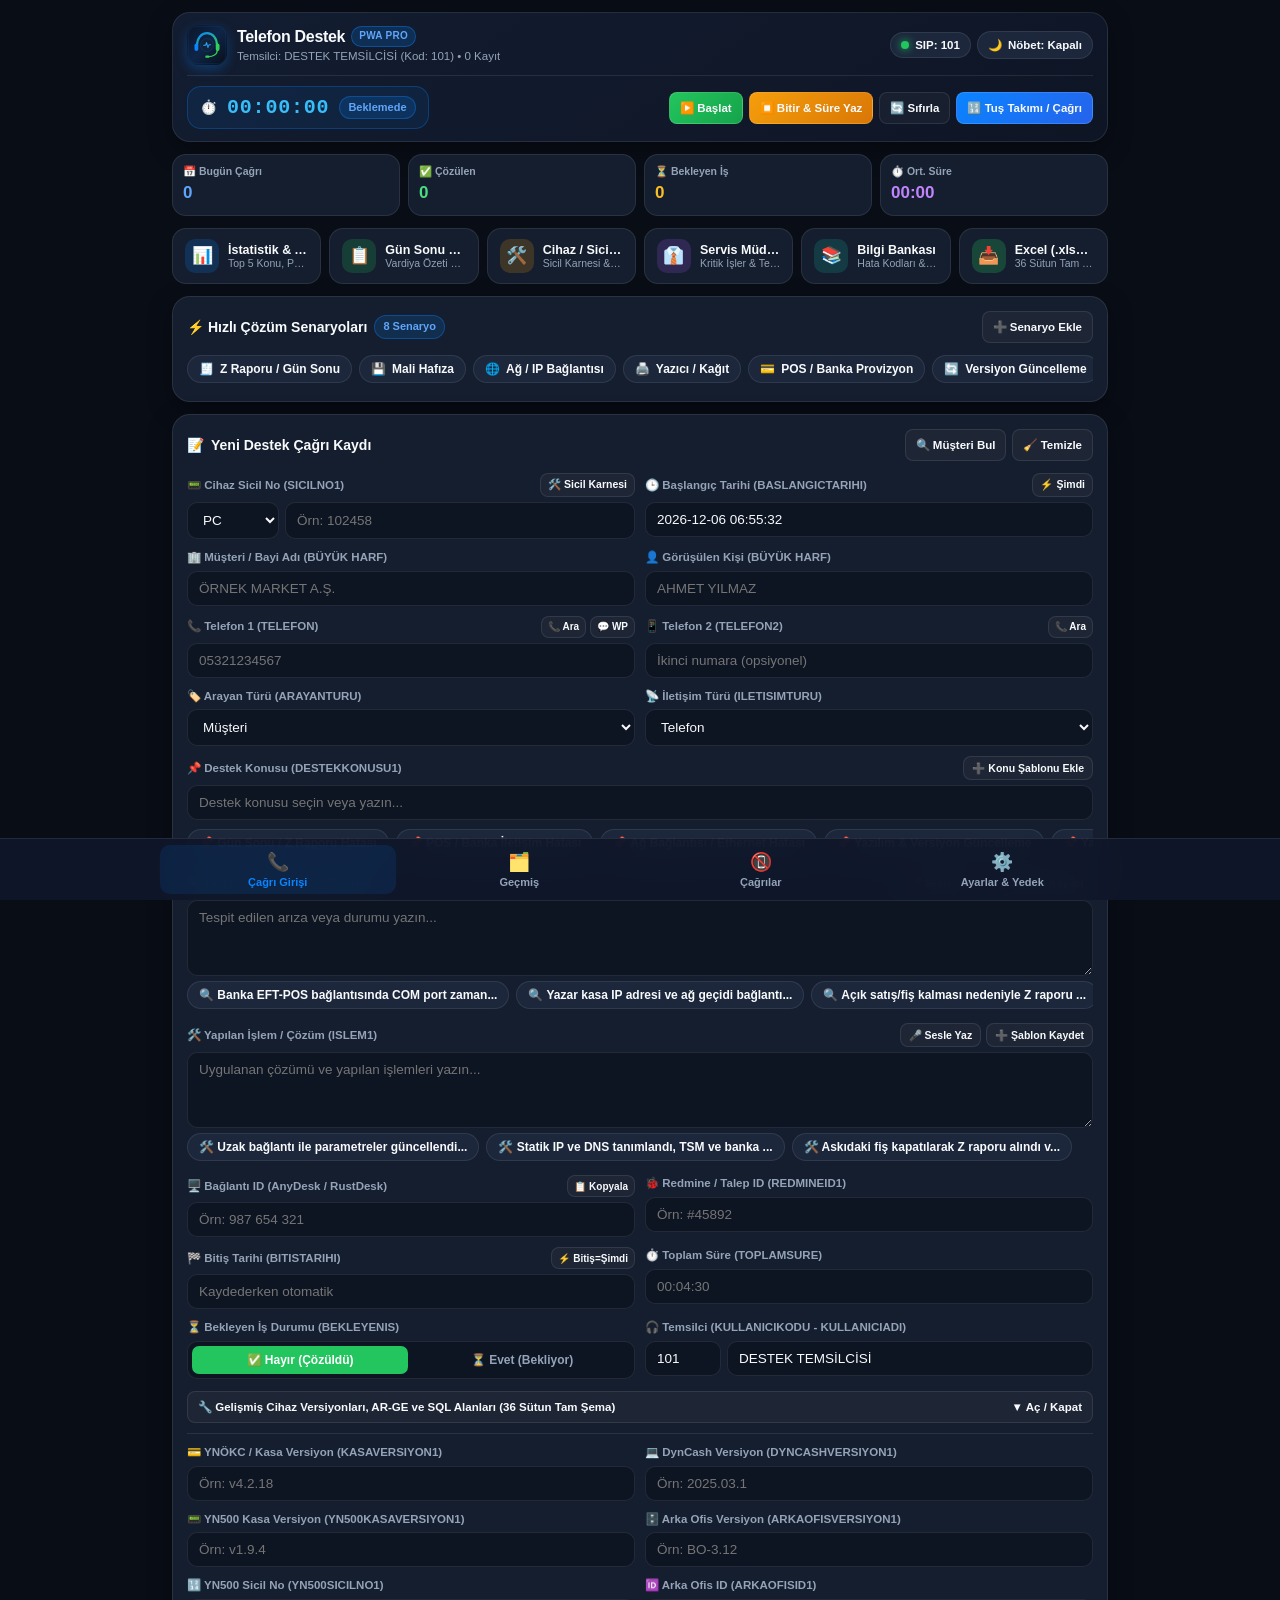
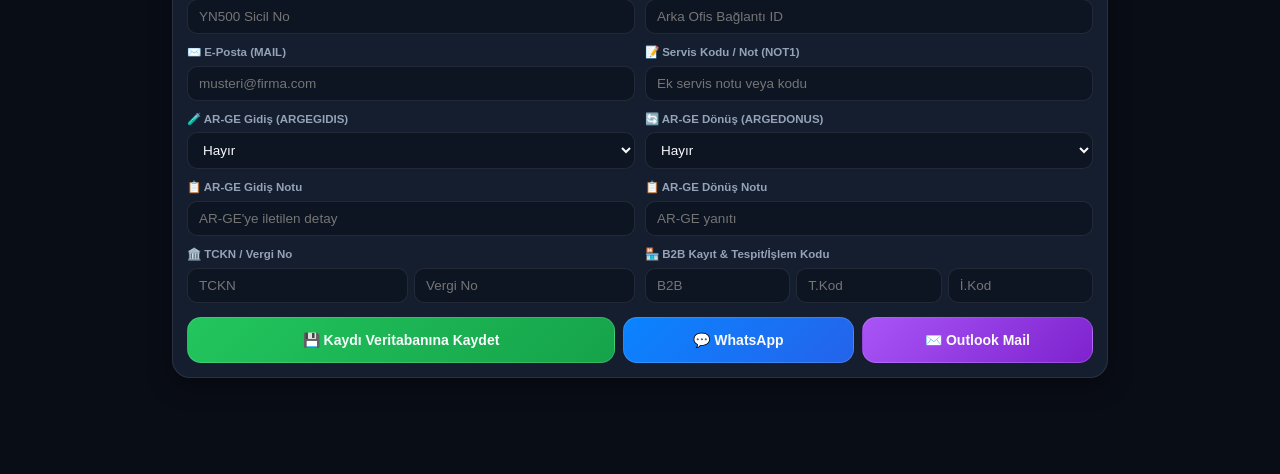
==== app/src/main/assets/pwa/index.html @ 039ad138 "refactor: update UI design and app configuration - Adopt iOS-inspired color palette and theme system" ====
<!DOCTYPE html>
<html lang="tr">
<head>
  <meta charset="UTF-8" />
  <meta name="viewport" content="width=device-width, initial-scale=1.0, maximum-scale=1.0, user-scalable=no, viewport-fit=cover" />
  <meta name="theme-color" content="#0A84FF" />
  <meta name="apple-mobile-web-app-capable" content="yes" />
  <meta name="apple-mobile-web-app-status-bar-style" content="black-translucent" />
  <meta name="apple-mobile-web-app-title" content="Telefon Destek" />
  <meta name="description" content="Telefon Destek - Çağrı Kayıt, Verimor SIP, Kronometre, İstatistik ve 36 Sütunlu Excel (.xlsx) Raporlama PWA Uygulaması" />
  <title>Telefon Destek - Çağrı & Servis Yönetimi (PWA)</title>
  <link rel="manifest" href="./manifest.json" />
  <link rel="icon" type="image/svg+xml" href="./icon.svg" />
  <link rel="apple-touch-icon" href="./icon.svg" />
  <link rel="stylesheet" href="./styles.css" />
</head>
<body>
  <div id="toastContainer" class="toast-container"></div>

  <div class="app-container">
    <!-- TOP HEADER & LIVE STOPWATCH / SIP BAR -->
    <header class="top-header">
      <div class="header-main-row">
        <div class="brand-wrap">
          <img src="./icon.svg" alt="Telefon Destek" class="brand-logo" />
          <div class="brand-titles">
            <div class="brand-title">
              <span>Telefon Destek</span>
              <span class="pwa-badge">PWA PRO</span>
            </div>
            <div class="brand-subtitle" id="headerRepSubtitle">Temsilci: Belirtilmemiş • Çevrimdışı Hazır</div>
          </div>
        </div>

        <div class="header-status-pills">
          <button type="button" class="status-pill" id="sipStatusPill" onclick="openModal('keypadModal')" title="Verimor SIP & Tuş Takımı">
            <span class="status-dot" id="sipStatusDot"></span>
            <span id="sipStatusText">SIP: Hazır (101)</span>
          </button>
          <button type="button" class="status-pill" id="dutyModePill" onclick="toggleDutyMode()" title="Nöbet / Mesai Dışı Modu">
            <span id="dutyModeIcon">🌙</span>
            <span id="dutyModeText">Nöbet: Kapalı</span>
          </button>
          <button type="button" class="status-pill" id="installPwaBtn" style="display:none; border-color:#0A84FF; color:#60A5FA;" onclick="installPWA()">
            <span>📲</span>
            <span>Uygulamayı Yükle</span>
          </button>
        </div>
      </div>

      <!-- LIVE CALL TIMER & QUICK ACTIONS -->
      <div class="timer-bar">
        <div class="timer-display-box" id="timerBox">
          <span>⏱️</span>
          <span class="timer-clock tabular-nums" id="timerDisplay">00:00:00</span>
          <span class="badge badge-blue" id="timerStateBadge">Beklemede</span>
        </div>

        <div class="timer-actions">
          <button type="button" class="btn btn-sm btn-green" id="btnTimerToggle" onclick="toggleTimer()">
            ▶️ Başlat
          </button>
          <button type="button" class="btn btn-sm btn-orange" onclick="finishCallTimerAndFill()">
            ⏹️ Bitir & Süre Yaz
          </button>
          <button type="button" class="btn btn-sm btn-outline" onclick="resetTimer()">
            🔄 Sıfırla
          </button>
          <button type="button" class="btn btn-sm btn-blue" onclick="openModal('keypadModal')">
            🔢 Tuş Takımı / Çağrı
          </button>
        </div>
      </div>
    </header>

    <!-- TAB 0: ANA EKRAN (ÇAĞRI GİRİŞİ & RAPOR ARAÇLARI) -->
    <main id="tabContent0" class="tab-pane">
      <!-- TODAY KPI STRIP -->
      <section class="kpi-strip">
        <div class="kpi-box">
          <div class="kpi-label">📅 Bugün Çağrı</div>
          <div class="kpi-val tabular-nums" id="kpiTodayTotal" style="color:#60A5FA;">0</div>
        </div>
        <div class="kpi-box">
          <div class="kpi-label">✅ Çözülen</div>
          <div class="kpi-val tabular-nums" id="kpiTodayResolved" style="color:#4ADE80;">0</div>
        </div>
        <div class="kpi-box">
          <div class="kpi-label">⏳ Bekleyen İş</div>
          <div class="kpi-val tabular-nums" id="kpiTodayPending" style="color:#FBBF24;">0</div>
        </div>
        <div class="kpi-box">
          <div class="kpi-label">⏱️ Ort. Süre</div>
          <div class="kpi-val tabular-nums" id="kpiTodayAvg" style="color:#C084FC;">00:00</div>
        </div>
      </section>

      <!-- QUICK REPORT & MANAGEMENT TOOLS -->
      <section class="quick-tools-grid">
        <button type="button" class="tool-card-btn" onclick="openStatisticsModal()">
          <div class="tool-icon" style="background:rgba(10,132,255,0.18); color:#60A5FA;">📊</div>
          <div class="tool-meta">
            <div class="tool-title">İstatistik & Analiz</div>
            <div class="tool-sub">Top 5 Konu, Personel, Isı Haritası</div>
          </div>
        </button>

        <button type="button" class="tool-card-btn" onclick="openDailyShiftModal()">
          <div class="tool-icon" style="background:rgba(34,197,94,0.18); color:#4ADE80;">📋</div>
          <div class="tool-meta">
            <div class="tool-title">Gün Sonu Raporu</div>
            <div class="tool-sub">Vardiya Özeti & WhatsApp</div>
          </div>
        </button>

        <button type="button" class="tool-card-btn" onclick="openDeviceReportModal()">
          <div class="tool-icon" style="background:rgba(245,158,11,0.18); color:#FBBF24;">🛠️</div>
          <div class="tool-meta">
            <div class="tool-title">Cihaz / Sicil Raporu</div>
            <div class="tool-sub">Sicil Karnesi & Arıza Geçmişi</div>
          </div>
        </button>

        <button type="button" class="tool-card-btn" onclick="openServiceManagerModal()">
          <div class="tool-icon" style="background:rgba(168,85,247,0.18); color:#C084FC;">👔</div>
          <div class="tool-meta">
            <div class="tool-title">Servis Müdürü Paneli</div>
            <div class="tool-sub">Kritik İşler & Tekrarlayanlar</div>
          </div>
        </button>

        <button type="button" class="tool-card-btn" onclick="openKnowledgeBaseModal()">
          <div class="tool-icon" style="background:rgba(20,184,166,0.18); color:#2DD4BF;">📚</div>
          <div class="tool-meta">
            <div class="tool-title">Bilgi Bankası</div>
            <div class="tool-sub">Hata Kodları & Hazır Çözüm</div>
          </div>
        </button>

        <button type="button" class="tool-card-btn" onclick="openExportExcelModal()">
          <div class="tool-icon" style="background:rgba(34,197,94,0.24); color:#4ADE80;">📥</div>
          <div class="tool-meta">
            <div class="tool-title">Excel (.xlsx) İndir</div>
            <div class="tool-sub">36 Sütun Tam Tablo Çıktısı</div>
          </div>
        </button>
      </section>

      <!-- QUICK SCENARIOS (SIK KARŞILAŞILAN SENARYOLAR) -->
      <section class="section-card">
        <div class="section-header">
          <div class="section-title">
            <span>⚡ Hızlı Çözüm Senaryoları</span>
            <span class="badge badge-blue" id="scenarioCountBadge">8 Senaryo</span>
          </div>
          <button type="button" class="btn btn-sm btn-outline" onclick="openScenarioModal()">
            ➕ Senaryo Ekle
          </button>
        </div>
        <div class="chips-scroll-row" id="quickScenariosRow"></div>
      </section>

      <!-- AUTO-FILL CUSTOMER SUGGESTION BANNER -->
      <div class="autofill-banner" id="autoFillBanner">
        <div style="min-width:0; flex:1;">
          <div style="font-size:12.5px; font-weight:800; color:#60A5FA;" id="autoFillTitle">💡 Geçmiş Kayıt Eşleşti</div>
          <div style="font-size:11.5px; color:var(--text-secondary);" id="autoFillDesc">Müşteri ve cihaz versiyon bilgileri bulundu.</div>
        </div>
        <div style="display:flex; gap:6px;">
          <button type="button" class="btn btn-sm btn-blue" onclick="applyAutoFillSuggestion()">⚡ Bilgileri Doldur</button>
          <button type="button" class="btn btn-sm btn-outline" onclick="dismissAutoFillBanner()">✖</button>
        </div>
      </div>

      <!-- MAIN SUPPORT ENTRY FORM -->
      <form id="supportForm" class="section-card" onsubmit="handleSaveRecord(event)">
        <div class="section-header">
          <div class="section-title">
            <span id="formModeIcon">📝</span>
            <span id="formModeTitle">Yeni Destek Çağrı Kaydı</span>
            <span class="badge badge-orange" id="editingRecordBadge" style="display:none;">Düzenleme Modu</span>
          </div>
          <div style="display:flex; gap:6px;">
            <button type="button" class="btn btn-sm btn-outline" onclick="lookupCustomerCandidatesManual()">
              🔍 Müşteri Bul
            </button>
            <button type="button" class="btn btn-sm btn-outline" onclick="clearSupportForm()">
              🧹 Temizle
            </button>
          </div>
        </div>

        <div class="form-grid">
          <!-- Sicil No (Prefix + Digits) -->
          <div class="form-group">
            <div class="field-label-row">
              <label class="field-label">📟 Cihaz Sicil No (SICILNO1)</label>
              <button type="button" class="btn btn-sm btn-outline" style="min-height:24px; padding:2px 7px; font-size:10.5px;" onclick="openDeviceReportForCurrentSicil()">
                🛠️ Sicil Karnesi
              </button>
            </div>
            <div class="input-with-btn">
              <select id="fSicilPrefix" class="form-select" style="width:92px; flex-shrink:0;" onchange="syncSicilFull()">
                <option value="PC">PC</option>
                <option value="OKC">OKC</option>
                <option value="YN">YN</option>
                <option value="EN">EN</option>
                <option value="DC">DC</option>
                <option value="">(Boş)</option>
              </select>
              <input type="text" id="fSicilDigits" class="form-input" placeholder="Örn: 102458" oninput="onSicilDigitsInput(this.value)" />
            </div>
          </div>

          <!-- Başlangıç Tarihi -->
          <div class="form-group">
            <div class="field-label-row">
              <label class="field-label">🕒 Başlangıç Tarihi (BASLANGICTARIHI)</label>
              <button type="button" class="btn btn-sm btn-outline" style="min-height:24px; padding:2px 7px; font-size:10.5px;" onclick="setStartNow()">
                ⚡ Şimdi
              </button>
            </div>
            <input type="text" id="fBasTarihi" class="form-input tabular-nums" placeholder="YYYY-MM-DD HH:mm:ss" />
          </div>

          <!-- Müşteri / Bayi Adı -->
          <div class="form-group">
            <div class="field-label-row">
              <label class="field-label">🏢 Müşteri / Bayi Adı (BÜYÜK HARF)</label>
            </div>
            <input type="text" id="fMusteriBayi" class="form-input" placeholder="ÖRNEK MARKET A.Ş." oninput="onMusteriInput(this)" required />
          </div>

          <!-- Görüşülen Kişi -->
          <div class="form-group">
            <div class="field-label-row">
              <label class="field-label">👤 Görüşülen Kişi (BÜYÜK HARF)</label>
            </div>
            <input type="text" id="fGorusulen" class="form-input" placeholder="AHMET YILMAZ" oninput="this.value = this.value.toLocaleUpperCase('tr-TR')" />
          </div>

          <!-- Telefon 1 -->
          <div class="form-group">
            <div class="field-label-row">
              <label class="field-label">📞 Telefon 1 (TELEFON)</label>
              <div style="display:flex; gap:4px;">
                <button type="button" class="btn btn-sm btn-outline" style="min-height:22px; padding:1px 6px; font-size:10px;" onclick="dialPhoneField('fTelefon')">📞 Ara</button>
                <button type="button" class="btn btn-sm btn-outline" style="min-height:22px; padding:1px 6px; font-size:10px;" onclick="whatsappPhoneField('fTelefon')">💬 WP</button>
              </div>
            </div>
            <input type="tel" id="fTelefon" class="form-input tabular-nums" placeholder="05321234567" oninput="onPhoneInput(this)" />
          </div>

          <!-- Telefon 2 -->
          <div class="form-group">
            <div class="field-label-row">
              <label class="field-label">📱 Telefon 2 (TELEFON2)</label>
              <button type="button" class="btn btn-sm btn-outline" style="min-height:22px; padding:1px 6px; font-size:10px;" onclick="dialPhoneField('fTelefon2')">📞 Ara</button>
            </div>
            <input type="tel" id="fTelefon2" class="form-input tabular-nums" placeholder="İkinci numara (opsiyonel)" oninput="this.value = this.value.replace(/\s+/g, '')" />
          </div>

          <!-- Arayan Türü -->
          <div class="form-group">
            <label class="field-label">🏷️ Arayan Türü (ARAYANTURU)</label>
            <select id="fArayan" class="form-select">
              <option value="Müşteri">Müşteri</option>
              <option value="Bayi">Bayi</option>
              <option value="Yetkili Servis">Yetkili Servis</option>
              <option value="Şube">Şube</option>
              <option value="Merkez">Merkez</option>
              <option value="Diğer">Diğer</option>
            </select>
          </div>

          <!-- İletişim Türü -->
          <div class="form-group">
            <label class="field-label">📡 İletişim Türü (ILETISIMTURU)</label>
            <select id="fIletisimTuru" class="form-select">
              <option value="Telefon">Telefon</option>
              <option value="Uzak Bağlantı">Uzak Bağlantı</option>
              <option value="WhatsApp">WhatsApp</option>
              <option value="E-Posta">E-Posta</option>
              <option value="Yerinde Servis">Yerinde Servis</option>
            </select>
          </div>

          <!-- Destek Konusu -->
          <div class="form-group full">
            <div class="field-label-row">
              <label class="field-label">📌 Destek Konusu (DESTEKKONUSU1)</label>
              <button type="button" class="btn btn-sm btn-outline" style="min-height:24px; padding:2px 8px; font-size:10.5px;" onclick="promptAddTemplate('KONU')">
                ➕ Konu Şablonu Ekle
              </button>
            </div>
            <input type="text" id="fDestekKonu" list="konuDatalist" class="form-input" placeholder="Destek konusu seçin veya yazın..." required />
            <datalist id="konuDatalist"></datalist>
            <div class="chips-scroll-row" id="popularKonuChips" style="margin-top:4px;"></div>
          </div>

          <!-- Tespit (TESPIT1) -->
          <div class="form-group full">
            <div class="field-label-row">
              <label class="field-label">🔍 Tespit / Arıza Tanımı (TESPIT1)</label>
              <div style="display:flex; gap:5px;">
                <button type="button" class="btn btn-sm btn-outline" style="min-height:24px; padding:2px 8px; font-size:10.5px;" onclick="startVoiceInput('fTespit')">
                  🎤 Sesle Yaz
                </button>
                <button type="button" class="btn btn-sm btn-outline" style="min-height:24px; padding:2px 8px; font-size:10.5px;" onclick="promptAddTemplate('TESPIT')">
                  ➕ Şablon Kaydet
                </button>
              </div>
            </div>
            <textarea id="fTespit" class="form-textarea" placeholder="Tespit edilen arıza veya durumu yazın..."></textarea>
            <div class="chips-scroll-row" id="tespitTemplateChips"></div>
          </div>

          <!-- Yapılan İşlem (ISLEM1) -->
          <div class="form-group full">
            <div class="field-label-row">
              <label class="field-label">🛠️ Yapılan İşlem / Çözüm (ISLEM1)</label>
              <div style="display:flex; gap:5px;">
                <button type="button" class="btn btn-sm btn-outline" style="min-height:24px; padding:2px 8px; font-size:10.5px;" onclick="startVoiceInput('fIslem')">
                  🎤 Sesle Yaz
                </button>
                <button type="button" class="btn btn-sm btn-outline" style="min-height:24px; padding:2px 8px; font-size:10.5px;" onclick="promptAddTemplate('ISLEM')">
                  ➕ Şablon Kaydet
                </button>
              </div>
            </div>
            <textarea id="fIslem" class="form-textarea" placeholder="Uygulanan çözümü ve yapılan işlemleri yazın..."></textarea>
            <div class="chips-scroll-row" id="islemTemplateChips"></div>
          </div>

          <!-- Bağlantı ID (AnyDesk vb.) & Redmine ID -->
          <div class="form-group">
            <div class="field-label-row">
              <label class="field-label">🖥️ Bağlantı ID (AnyDesk / RustDesk)</label>
              <button type="button" class="btn btn-sm btn-outline" style="min-height:22px; padding:1px 6px; font-size:10px;" onclick="copyFieldValue('fBagId')">📋 Kopyala</button>
            </div>
            <input type="text" id="fBagId" class="form-input tabular-nums" placeholder="Örn: 987 654 321" />
          </div>

          <div class="form-group">
            <label class="field-label">🐞 Redmine / Talep ID (REDMINEID1)</label>
            <input type="text" id="fRedmine" class="form-input tabular-nums" placeholder="Örn: #45892" />
          </div>

          <!-- Bitiş Tarihi & Toplam Süre -->
          <div class="form-group">
            <div class="field-label-row">
              <label class="field-label">🏁 Bitiş Tarihi (BITISTARIHI)</label>
              <button type="button" class="btn btn-sm btn-outline" style="min-height:22px; padding:1px 6px; font-size:10px;" onclick="setEndNowAndCalc()">⚡ Bitiş=Şimdi</button>
            </div>
            <input type="text" id="fBitTarihi" class="form-input tabular-nums" placeholder="Kaydederken otomatik" />
          </div>

          <div class="form-group">
            <label class="field-label">⏱️ Toplam Süre (TOPLAMSURE)</label>
            <input type="text" id="fSure" class="form-input tabular-nums" placeholder="00:04:30" />
          </div>

          <!-- Bekleyen İş Durumu -->
          <div class="form-group">
            <label class="field-label">⏳ Bekleyen İş Durumu (BEKLEYENIS)</label>
            <div class="segmented-row">
              <button type="button" id="segBekleyenHayir" class="seg-btn active-green" onclick="setBekleyenValue('Hayır')">
                ✅ Hayır (Çözüldü)
              </button>
              <button type="button" id="segBekleyenEvet" class="seg-btn" onclick="setBekleyenValue('Evet')">
                ⏳ Evet (Bekliyor)
              </button>
            </div>
            <input type="hidden" id="fBekleyen" value="Hayır" />
          </div>

          <!-- Temsilci (Kullanıcı Kodu & Adı) -->
          <div class="form-group">
            <label class="field-label">🎧 Temsilci (KULLANICIKODU - KULLANICIADI)</label>
            <div class="input-with-btn">
              <input type="text" id="fKullaniciKodu" class="form-input" style="width:76px; flex-shrink:0;" placeholder="Kod" />
              <input type="text" id="fKullanici" class="form-input" placeholder="Temsilci Adı Soyadı" />
            </div>
          </div>
        </div>

        <!-- GELİŞMİŞ ALANLAR (2. SAYFA: CİHAZ VERSİYONLARI, AR-GE, TCKN/VKNO, B2B) -->
        <div style="margin-top:12px;">
          <button type="button" class="btn btn-sm btn-outline" style="width:100%; justify-content:space-between;" onclick="toggleAdvancedFields()">
            <span>🔧 Gelişmiş Cihaz Versiyonları, AR-GE ve SQL Alanları (36 Sütun Tam Şema)</span>
            <span id="advToggleArrow">▼ Aç / Kapat</span>
          </button>

          <div id="advancedFieldsContainer" style="display:block; margin-top:10px; padding-top:10px; border-top:1px solid var(--border-subtle);">
            <div class="form-grid">
              <div class="form-group">
                <label class="field-label">💳 YNÖKC / Kasa Versiyon (KASAVERSIYON1)</label>
                <input type="text" id="fYnokcVersiyon" class="form-input" placeholder="Örn: v4.2.18" />
              </div>
              <div class="form-group">
                <label class="field-label">💻 DynCash Versiyon (DYNCASHVERSIYON1)</label>
                <input type="text" id="fDynCashVersiyon" class="form-input" placeholder="Örn: 2025.03.1" />
              </div>
              <div class="form-group">
                <label class="field-label">📟 YN500 Kasa Versiyon (YN500KASAVERSIYON1)</label>
                <input type="text" id="fYn500Versiyon" class="form-input" placeholder="Örn: v1.9.4" />
              </div>
              <div class="form-group">
                <label class="field-label">🗄️ Arka Ofis Versiyon (ARKAOFISVERSIYON1)</label>
                <input type="text" id="fArkaOfisVersiyon" class="form-input" placeholder="Örn: BO-3.12" />
              </div>
              <div class="form-group">
                <label class="field-label">🔢 YN500 Sicil No (YN500SICILNO1)</label>
                <input type="text" id="fYn500SicilNo" class="form-input" placeholder="YN500 Sicil No" />
              </div>
              <div class="form-group">
                <label class="field-label">🆔 Arka Ofis ID (ARKAOFISID1)</label>
                <input type="text" id="fArkaOfisId" class="form-input" placeholder="Arka Ofis Bağlantı ID" />
              </div>
              <div class="form-group">
                <label class="field-label">✉️ E-Posta (MAIL)</label>
                <input type="email" id="fMail" class="form-input" placeholder="musteri@firma.com" />
              </div>
              <div class="form-group">
                <label class="field-label">📝 Servis Kodu / Not (NOT1)</label>
                <input type="text" id="fServisKodu" class="form-input" placeholder="Ek servis notu veya kodu" />
              </div>
              <div class="form-group">
                <label class="field-label">🧪 AR-GE Gidiş (ARGEGIDIS)</label>
                <select id="fArgeGidis" class="form-select">
                  <option value="Hayır">Hayır</option>
                  <option value="Evet">Evet</option>
                </select>
              </div>
              <div class="form-group">
                <label class="field-label">🔄 AR-GE Dönüş (ARGEDONUS)</label>
                <select id="fArgeDonus" class="form-select">
                  <option value="Hayır">Hayır</option>
                  <option value="Evet">Evet</option>
                </select>
              </div>
              <div class="form-group">
                <label class="field-label">📋 AR-GE Gidiş Notu</label>
                <input type="text" id="fArgeGidisNotu" class="form-input" placeholder="AR-GE'ye iletilen detay" />
              </div>
              <div class="form-group">
                <label class="field-label">📋 AR-GE Dönüş Notu</label>
                <input type="text" id="fArgeDonusNotu" class="form-input" placeholder="AR-GE yanıtı" />
              </div>
              <div class="form-group">
                <label class="field-label">🏛️ TCKN / Vergi No</label>
                <div class="input-with-btn">
                  <input type="text" id="fTckn" class="form-input" placeholder="TCKN" />
                  <input type="text" id="fVergiNo" class="form-input" placeholder="Vergi No" />
                </div>
              </div>
              <div class="form-group">
                <label class="field-label">🏪 B2B Kayıt & Tespit/İşlem Kodu</label>
                <div class="input-with-btn">
                  <input type="text" id="fB2bKayit" class="form-input" placeholder="B2B" />
                  <input type="text" id="fTespitKodu" class="form-input" placeholder="T.Kod" />
                  <input type="text" id="fIslemKodu" class="form-input" placeholder="İ.Kod" />
                </div>
              </div>
            </div>
          </div>
        </div>

        <!-- SUBMIT & SHARE ACTION BAR -->
        <div style="display:flex; gap:8px; flex-wrap:wrap; margin-top:14px;">
          <button type="submit" class="btn btn-lg btn-green" style="flex:2; min-width:180px;" id="btnSubmitRecord">
            💾 Kaydı Veritabanına Kaydet
          </button>
          <button type="button" class="btn btn-lg btn-blue" style="flex:1;" onclick="shareCurrentFormWhatsApp()">
            💬 WhatsApp
          </button>
          <button type="button" class="btn btn-lg btn-purple" style="flex:1;" onclick="shareCurrentFormEmail()">
            ✉️ Outlook Mail
          </button>
        </div>
      </form>
    </main>

    <!-- TAB 1: GEÇMİŞ KAYITLAR -->
    <main id="tabContent1" class="tab-pane" style="display:none;">
      <section class="section-card">
        <div class="section-header">
          <div class="section-title">
            <span>🗂️ Destek Kayıt Geçmişi</span>
            <span class="badge badge-blue" id="historyTotalBadge">0 Kayıt</span>
          </div>
          <div style="display:flex; gap:6px;">
            <button type="button" class="btn btn-sm btn-green" onclick="openExportExcelModal()">
              📥 Excel (.xlsx)
            </button>
          </div>
        </div>

        <div class="form-grid" style="margin-bottom:10px;">
          <div class="form-group full">
            <input type="search" id="historySearchInput" class="form-input" placeholder="🔍 Müşteri, Sicil No, Telefon, Konu, Tespit, İşlem veya Temsilci ara..." oninput="renderHistoryList()" />
          </div>
        </div>

        <div class="chips-scroll-row" style="margin-bottom:10px;">
          <button type="button" class="chip active" id="histFilterAll" onclick="setHistoryFilter('ALL')">📋 Tümü</button>
          <button type="button" class="chip" id="histFilterToday" onclick="setHistoryFilter('TODAY')">📅 Bugün</button>
          <button type="button" class="chip" id="histFilterPending" onclick="setHistoryFilter('PENDING')">⏳ Bekleyen İşler</button>
          <button type="button" class="chip" id="histFilterResolved" onclick="setHistoryFilter('RESOLVED')">✅ Çözülenler</button>
          <button type="button" class="chip" id="histFilterArge" onclick="setHistoryFilter('ARGE')">🧪 AR-GE Kayıtları</button>
        </div>

        <div id="historyListContainer"></div>
      </section>
    </main>

    <!-- TAB 2: KAÇAN ÇAĞRILAR & ÇAĞRI GÜNLÜĞÜ -->
    <main id="tabContent2" class="tab-pane" style="display:none;">
      <section class="section-card">
        <div class="section-header">
          <div class="section-title">
            <span>📵 Kaçan Çağrılar & Santral Günlüğü</span>
            <span class="badge badge-red" id="missedCountHeaderBadge">0 Cevapsız</span>
          </div>
          <div style="display:flex; gap:6px;">
            <button type="button" class="btn btn-sm btn-blue" onclick="promptAddMissedCall()">
              ➕ Çağrı Ekle
            </button>
            <button type="button" class="btn btn-sm btn-outline" onclick="markAllMissedHandled()">
              ✅ Tümünü İşlendi Yap
            </button>
          </div>
        </div>

        <div class="chips-scroll-row" style="margin-bottom:10px;">
          <button type="button" class="chip active" id="callFilterAll" onclick="setCallLogFilter('ALL')">📋 Tüm Çağrılar</button>
          <button type="button" class="chip" id="callFilterMissed" onclick="setCallLogFilter('MISSED')">🔴 Cevapsızlar</button>
          <button type="button" class="chip" id="callFilterUnhandled" onclick="setCallLogFilter('UNHANDLED')">⏳ Dönüş Bekleyenler</button>
          <button type="button" class="chip" id="callFilterIncoming" onclick="setCallLogFilter('INCOMING')">↙️ Gelen</button>
          <button type="button" class="chip" id="callFilterOutgoing" onclick="setCallLogFilter('OUTGOING')">↗️ Giden</button>
        </div>

        <div id="missedCallsListContainer"></div>
      </section>
    </main>

    <!-- TAB 3: AYARLAR, YEDEKLEME (ANDROID UYUMLU JSON), TEMSİLCİ & SQL -->
    <main id="tabContent3" class="tab-pane" style="display:none;">
      <!-- 1. YEDEKLEME & GERİ YÜKLEME (ANDROID APK İLE %100 UYUMLU) -->
      <section class="section-card">
        <div class="section-header">
          <div class="section-title">
            <span>💾 Tam Sistem Yedekleme & Geri Yükleme (Android APK Uyumlu)</span>
          </div>
          <span class="badge badge-green" id="storageSizeBadge">0 KB</span>
        </div>
        <p style="font-size:12px; color:var(--text-secondary); margin-bottom:12px;">
          Android APK uygulamasından aldığınız <b>Destek_Yedek_*.json</b> dosyasını buraya yükleyebilir veya buradaki yedeği Android telefonunuza aktarabilirsiniz.
        </p>
        <div style="display:flex; gap:8px; flex-wrap:wrap;">
          <button type="button" class="btn btn-green" onclick="exportFullBackupJson()">
            📤 Tam Yedek İndir (.json)
          </button>
          <label class="btn btn-blue" style="cursor:pointer;">
            📥 Yedek Dosyası Yükle (.json)
            <input type="file" id="backupFileInput" accept=".json,application/json" style="display:none;" onchange="handleBackupFileSelected(event)" />
          </label>
          <button type="button" class="btn btn-outline" onclick="loadSampleDemoData()">
            ✨ Örnek Test Verisi Yükle
          </button>
        </div>
      </section>

      <!-- 2. TEMSİLCİ & GENEL UYGULAMA AYARLARI -->
      <section class="section-card">
        <div class="section-header">
          <div class="section-title">👤 Temsilci & E-Posta Ayarları</div>
        </div>
        <div class="form-grid">
          <div class="form-group">
            <label class="field-label">Varsayılan Temsilci Kodu (ID)</label>
            <input type="text" id="setGlobalKod" class="form-input" placeholder="Örn: 6" />
          </div>
          <div class="form-group">
            <label class="field-label">Varsayılan Temsilci Adı Soyadı</label>
            <input type="text" id="setGlobalAd" class="form-input" placeholder="Örn: MURAT DEMİR" />
          </div>
          <div class="form-group full">
            <label class="field-label">Outlook / Servis Alıcı E-Posta Adresi</label>
            <input type="email" id="setOutlookEmail" class="form-input" placeholder="servis@enpos.com.tr" />
          </div>
        </div>
        <div style="margin-top:10px; display:flex; justify-content:flex-end;">
          <button type="button" class="btn btn-blue" onclick="saveGeneralSettings()">💾 Temsilci Ayarlarını Kaydet</button>
        </div>

        <!-- Ek Temsilci Listesi -->
        <div style="margin-top:14px; padding-top:12px; border-top:1px solid var(--border-subtle);">
          <div class="field-label-row" style="margin-bottom:8px;">
            <span class="field-label">👥 Ek Temsilci Listesi (Kod ↔ İsim Eşleştirme)</span>
            <button type="button" class="btn btn-sm btn-outline" onclick="promptAddRepresentative()">➕ Temsilci Ekle</button>
          </div>
          <div class="chips-scroll-row" id="repPresetsContainer"></div>
        </div>
      </section>

      <!-- 3. VERIMOR BULUT SANTRAL (SIP) AYARLARI -->
      <section class="section-card">
        <div class="section-header">
          <div class="section-title">📞 Verimor Bulut Santral (SIP) Yapılandırması</div>
        </div>
        <div class="form-grid">
          <div class="form-group">
            <label class="field-label">SIP Domain / Sunucu</label>
            <input type="text" id="setSipDomain" class="form-input" placeholder="sirketiniz.bulutsantralim.com" />
          </div>
          <div class="form-group">
            <label class="field-label">Dahili No (Extension)</label>
            <input type="text" id="setSipExt" class="form-input" placeholder="101" />
          </div>
          <div class="form-group">
            <label class="field-label">SIP Şifre</label>
            <input type="password" id="setSipPass" class="form-input" placeholder="••••••••" />
          </div>
          <div class="form-group">
            <label class="field-label">Port</label>
            <input type="text" id="setSipPort" class="form-input" placeholder="5060" />
          </div>
        </div>
        <div style="margin-top:10px; display:flex; justify-content:flex-end; gap:8px;">
          <button type="button" class="btn btn-green" onclick="saveSipSettings()">🔌 SIP Ayarlarını Kaydet & Bağlan</button>
        </div>
      </section>

      <!-- 4. UZAK SQL / API SENKRONİZASYON AYARLARI -->
      <section class="section-card">
        <div class="section-header">
          <div class="section-title">🗄️ Uzak SQL / REST API Sunucu Ayarları</div>
        </div>
        <div class="form-grid">
          <div class="form-group">
            <label class="field-label">Veritabanı Türü</label>
            <select id="setSqlType" class="form-select">
              <option value="MySQL">MySQL / MariaDB</option>
              <option value="MSSQL">MS SQL Server</option>
              <option value="PostgreSQL">PostgreSQL</option>
            </select>
          </div>
          <div class="form-group">
            <label class="field-label">Sunucu IP / Host</label>
            <input type="text" id="setSqlHost" class="form-input" placeholder="192.168.1.100" />
          </div>
          <div class="form-group">
            <label class="field-label">Port</label>
            <input type="text" id="setSqlPort" class="form-input" placeholder="8080" />
          </div>
          <div class="form-group">
            <label class="field-label">Veritabanı Adı</label>
            <input type="text" id="setSqlDb" class="form-input" placeholder="destek_db" />
          </div>
        </div>
        <div style="margin-top:10px; display:flex; justify-content:flex-end; gap:8px; flex-wrap:wrap;">
          <button type="button" class="btn btn-outline" onclick="testSqlConnection()">🔍 Bağlantıyı Test Et</button>
          <button type="button" class="btn btn-blue" onclick="saveSqlSettings()">💾 SQL Ayarlarını Kaydet</button>
        </div>
      </section>

      <!-- 5. VERİ TEMİZLEME -->
      <section class="section-card" style="border-color:rgba(239,68,68,0.3);">
        <div class="section-header">
          <div class="section-title" style="color:#F87171;">⚠️ Tarih Aralığına Göre veya Tüm Kayıtları Sil</div>
        </div>
        <div class="form-grid">
          <div class="form-group">
            <label class="field-label">Başlangıç Tarihi</label>
            <input type="date" id="delStartDate" class="form-input" />
          </div>
          <div class="form-group">
            <label class="field-label">Bitiş Tarihi</label>
            <input type="date" id="delEndDate" class="form-input" />
          </div>
        </div>
        <div style="margin-top:10px; display:flex; gap:8px; flex-wrap:wrap;">
          <button type="button" class="btn btn-orange" onclick="deleteRecordsByDateRange()">🗑️ Seçili Tarih Aralığını Sil</button>
          <button type="button" class="btn btn-red" onclick="deleteAllRecordsConfirm()">🔥 Tüm Kayıtları Sıfırla</button>
        </div>
      </section>
    </main>
  </div>

  <!-- BOTTOM NAVIGATION BAR -->
  <nav class="bottom-nav">
    <div class="bottom-nav-inner">
      <button type="button" class="nav-item active" id="navBtn0" onclick="switchTab(0)">
        <span class="nav-icon">📞</span>
        <span>Çağrı Girişi</span>
      </button>
      <button type="button" class="nav-item" id="navBtn1" onclick="switchTab(1)">
        <span class="nav-icon">🗂️</span>
        <span>Geçmiş</span>
        <span class="nav-badge" id="navHistoryBadge" style="display:none;">0</span>
      </button>
      <button type="button" class="nav-item" id="navBtn2" onclick="switchTab(2)">
        <span class="nav-icon">📵</span>
        <span>Çağrılar</span>
        <span class="nav-badge" id="navMissedBadge" style="display:none;">0</span>
      </button>
      <button type="button" class="nav-item" id="navBtn3" onclick="switchTab(3)">
        <span class="nav-icon">⚙️</span>
        <span>Ayarlar & Yedek</span>
      </button>
    </div>
  </nav>

  <!-- MODAL 1: İSTATİSTİK & ANALİZ RAPORU -->
  <div class="modal-backdrop" id="statsModal">
    <div class="modal-dialog">
      <div class="modal-header">
        <div class="modal-title">📊 Gelişmiş Destek İstatistik & Performans Analizi</div>
        <button type="button" class="btn btn-sm btn-outline" onclick="closeModal('statsModal')">✖ Kapat</button>
      </div>
      <div class="modal-body">
        <div class="chips-scroll-row" style="margin-bottom:12px;">
          <button type="button" class="chip active" id="stRangeAll" onclick="setStatsRange('ALL')">🌐 Tüm Zamanlar</button>
          <button type="button" class="chip" id="stRangeToday" onclick="setStatsRange('TODAY')">📅 Bugün</button>
          <button type="button" class="chip" id="stRangeWeek" onclick="setStatsRange('WEEK')">📆 Son 7 Gün</button>
          <button type="button" class="chip" id="stRangeMonth" onclick="setStatsRange('MONTH')">🗓️ Bu Ay</button>
        </div>
        <div id="statsModalContent"></div>
      </div>
      <div class="modal-footer">
        <button type="button" class="btn btn-green" onclick="openExportExcelModal()">📥 Excel (.xlsx) İndir</button>
        <button type="button" class="btn btn-outline" onclick="closeModal('statsModal')">Kapat</button>
      </div>
    </div>
  </div>

  <!-- MODAL 2: GÜN SONU VARDİYA RAPORU -->
  <div class="modal-backdrop" id="shiftModal">
    <div class="modal-dialog">
      <div class="modal-header">
        <div class="modal-title">📋 Gün Sonu & Vardiya Özeti Raporu</div>
        <button type="button" class="btn btn-sm btn-outline" onclick="closeModal('shiftModal')">✖ Kapat</button>
      </div>
      <div class="modal-body">
        <div class="form-grid" style="margin-bottom:12px;">
          <div class="form-group">
            <label class="field-label">Rapor Tarihi Seçiniz</label>
            <input type="date" id="shiftReportDate" class="form-input" onchange="renderDailyShiftReport()" />
          </div>
          <div class="form-group" style="justify-content:flex-end;">
            <div style="display:flex; gap:6px;">
              <button type="button" class="btn btn-sm btn-outline" onclick="setShiftDateOffset(0)">Bugün</button>
              <button type="button" class="btn btn-sm btn-outline" onclick="setShiftDateOffset(-1)">Dün</button>
              <button type="button" class="btn btn-sm btn-outline" onclick="setShiftDateOffset(-2)">2 Gün Önce</button>
            </div>
          </div>
        </div>
        <textarea id="shiftReportText" class="form-textarea" style="min-height:260px; font-family:monospace; font-size:12.5px;" readonly></textarea>
      </div>
      <div class="modal-footer">
        <button type="button" class="btn btn-blue" onclick="copyShiftReport()">📋 Raporu Kopyala</button>
        <button type="button" class="btn btn-green" onclick="shareShiftReportWhatsApp()">💬 WhatsApp'ta Paylaş</button>
        <button type="button" class="btn btn-teal" onclick="exportShiftDateExcel()">📥 Günün Excel'ini İndir</button>
      </div>
    </div>
  </div>

  <!-- MODAL 3: CİHAZ / SİCİL SERVİS RAPORU -->
  <div class="modal-backdrop" id="deviceReportModal">
    <div class="modal-dialog">
      <div class="modal-header">
        <div class="modal-title">🛠️ Cihaz / Sicil Servis Karnesi Raporu</div>
        <button type="button" class="btn btn-sm btn-outline" onclick="closeModal('deviceReportModal')">✖ Kapat</button>
      </div>
      <div class="modal-body">
        <div class="input-with-btn" style="margin-bottom:12px;">
          <input type="text" id="deviceReportSearchInput" class="form-input" placeholder="Sicil No veya Müşteri Adı girin (Örn: PC102458)..." oninput="renderDeviceServiceReport()" />
          <button type="button" class="btn btn-blue" onclick="renderDeviceServiceReport()">🔍 Sorgula</button>
        </div>
        <div id="deviceReportContent"></div>
      </div>
      <div class="modal-footer">
        <button type="button" class="btn btn-blue" onclick="copyDeviceReportText()">📋 Cihaz Karnesini Kopyala</button>
        <button type="button" class="btn btn-outline" onclick="closeModal('deviceReportModal')">Kapat</button>
      </div>
    </div>
  </div>

  <!-- MODAL 4: SERVİS MÜDÜRÜ YÖNETİCİ PANELİ -->
  <div class="modal-backdrop" id="serviceManagerModal">
    <div class="modal-dialog">
      <div class="modal-header">
        <div class="modal-title">👔 Servis Müdürü & Yönetici Denetim Paneli</div>
        <button type="button" class="btn btn-sm btn-outline" onclick="closeModal('serviceManagerModal')">✖ Kapat</button>
      </div>
      <div class="modal-body" id="serviceManagerContent"></div>
      <div class="modal-footer">
        <button type="button" class="btn btn-outline" onclick="closeModal('serviceManagerModal')">Kapat</button>
      </div>
    </div>
  </div>

  <!-- MODAL 5: ARIZA & HATA KODU BİLGİ BANKASI -->
  <div class="modal-backdrop" id="kbModal">
    <div class="modal-dialog">
      <div class="modal-header">
        <div class="modal-title">📚 POS & ÖKC Arıza / Hata Kodu Bilgi Bankası</div>
        <button type="button" class="btn btn-sm btn-outline" onclick="closeModal('kbModal')">✖ Kapat</button>
      </div>
      <div class="modal-body">
        <div class="input-with-btn" style="margin-bottom:10px;">
          <input type="search" id="kbSearchInput" class="form-input" placeholder="🔍 Hata kodu (ERR-304, PRN-24, POS-91) veya anahtar kelime ara..." oninput="renderKnowledgeBase()" />
          <button type="button" class="btn btn-sm btn-blue" onclick="promptAddKnowledgeArticle()">➕ Makale Ekle</button>
        </div>
        <div id="kbArticlesContainer"></div>
      </div>
      <div class="modal-footer">
        <button type="button" class="btn btn-outline" onclick="closeModal('kbModal')">Kapat</button>
      </div>
    </div>
  </div>

  <!-- MODAL 6: EXCEL (.XLSX) RAPOR İNDİRME -->
  <div class="modal-backdrop" id="exportExcelModal">
    <div class="modal-dialog" style="max-width:520px;">
      <div class="modal-header">
        <div class="modal-title">📥 36 Sütunlu Excel (.xlsx) Rapor Oluştur</div>
        <button type="button" class="btn btn-sm btn-outline" onclick="closeModal('exportExcelModal')">✖ Kapat</button>
      </div>
      <div class="modal-body">
        <p style="font-size:12.5px; color:var(--text-secondary); margin-bottom:12px;">
          Seçilen tarih aralığındaki destek kayıtları, kurumsal veritabanı şemasına birebir uyumlu <b>36 sütunlu gerçek Microsoft Excel (.xlsx)</b> dosyası olarak indirilir.
        </p>
        <div class="chips-scroll-row" style="margin-bottom:12px;">
          <button type="button" class="chip" onclick="setExportRangePreset(0)">📅 Bugün</button>
          <button type="button" class="chip" onclick="setExportRangePreset(7)">📆 Son 7 Gün</button>
          <button type="button" class="chip" onclick="setExportRangePreset(30)">🗓️ Son 30 Gün</button>
          <button type="button" class="chip" onclick="setExportRangePreset(3650)">🌐 Tüm Kayıtlar</button>
        </div>
        <div class="form-grid">
          <div class="form-group">
            <label class="field-label">Başlangıç Tarihi</label>
            <input type="date" id="exportStartDate" class="form-input" />
          </div>
          <div class="form-group">
            <label class="field-label">Bitiş Tarihi</label>
            <input type="date" id="exportEndDate" class="form-input" />
          </div>
        </div>
      </div>
      <div class="modal-footer">
        <button type="button" class="btn btn-green btn-lg" onclick="generateAndDownloadExcel()">
          📥 Excel (.xlsx) Dosyasını İndir
        </button>
      </div>
    </div>
  </div>

  <!-- MODAL 7: TUŞ TAKIMI & SANTRAL ÇAĞRI KONTROL -->
  <div class="modal-backdrop" id="keypadModal">
    <div class="modal-dialog" style="max-width:420px;">
      <div class="modal-header">
        <div class="modal-title">🔢 Verimor SIP & Çağrı Tuş Takımı</div>
        <button type="button" class="btn btn-sm btn-outline" onclick="closeModal('keypadModal')">✖ Kapat</button>
      </div>
      <div class="modal-body" style="text-align:center;">
        <input type="tel" id="keypadDisplayInput" class="form-input tabular-nums" style="font-size:22px; font-weight:800; text-align:center; margin-bottom:8px;" placeholder="Numara çevirin..." />
        <div class="keypad-grid">
          <button type="button" class="keypad-btn" onclick="pressKeypad('1')">1<span>OO</span></button>
          <button type="button" class="keypad-btn" onclick="pressKeypad('2')">2<span>ABC</span></button>
          <button type="button" class="keypad-btn" onclick="pressKeypad('3')">3<span>DEF</span></button>
          <button type="button" class="keypad-btn" onclick="pressKeypad('4')">4<span>GHI</span></button>
          <button type="button" class="keypad-btn" onclick="pressKeypad('5')">5<span>JKL</span></button>
          <button type="button" class="keypad-btn" onclick="pressKeypad('6')">6<span>MNO</span></button>
          <button type="button" class="keypad-btn" onclick="pressKeypad('7')">7<span>PQRS</span></button>
          <button type="button" class="keypad-btn" onclick="pressKeypad('8')">8<span>TUV</span></button>
          <button type="button" class="keypad-btn" onclick="pressKeypad('9')">9<span>WXYZ</span></button>
          <button type="button" class="keypad-btn" onclick="pressKeypad('*')">*<span></span></button>
          <button type="button" class="keypad-btn" onclick="pressKeypad('0')">0<span>+</span></button>
          <button type="button" class="keypad-btn" onclick="pressKeypad('#')">#<span></span></button>
        </div>
        <div style="display:flex; gap:8px; justify-content:center; margin-top:10px; flex-wrap:wrap;">
          <button type="button" class="btn btn-green btn-lg" onclick="startCallFromKeypad()">📞 Çağrı Başlat & Forma Aktar</button>
          <button type="button" class="btn btn-orange" onclick="simulateIncomingSipCall()">🔔 Gelen Çağrı Simüle Et</button>
          <button type="button" class="btn btn-outline" onclick="document.getElementById('keypadDisplayInput').value=''">⌫ Sil</button>
        </div>
      </div>
    </div>
  </div>

  <!-- MODAL 8: HIZLI SENARYO EKLEME -->
  <div class="modal-backdrop" id="scenarioModal">
    <div class="modal-dialog" style="max-width:480px;">
      <div class="modal-header">
        <div class="modal-title">⚡ Yeni Hızlı Çözüm Senaryosu Ekle</div>
        <button type="button" class="btn btn-sm btn-outline" onclick="closeModal('scenarioModal')">✖ Kapat</button>
      </div>
      <div class="modal-body">
        <div class="form-grid">
          <div class="form-group">
            <label class="field-label">İkon (Emoji)</label>
            <input type="text" id="scIcon" class="form-input" value="⚡" />
          </div>
          <div class="form-group">
            <label class="field-label">Kısa Başlık</label>
            <input type="text" id="scTitle" class="form-input" placeholder="Örn: E-Arşiv Hatası" />
          </div>
          <div class="form-group full">
            <label class="field-label">Destek Konusu</label>
            <input type="text" id="scKonu" class="form-input" placeholder="E-Arşiv / E-Fatura Entegrasyonu" />
          </div>
          <div class="form-group full">
            <label class="field-label">Hazır Tespit Metni</label>
            <textarea id="scTespit" class="form-textarea"></textarea>
          </div>
          <div class="form-group full">
            <label class="field-label">Hazır İşlem / Çözüm Metni</label>
            <textarea id="scIslem" class="form-textarea"></textarea>
          </div>
        </div>
      </div>
      <div class="modal-footer">
        <button type="button" class="btn btn-green" onclick="saveNewQuickScenario()">💾 Senaryoyu Kaydet</button>
      </div>
    </div>
  </div>

  <!-- MODAL 9: MÜŞTERİ / CİHAZ EŞLEŞME SEÇİCİ -->
  <div class="modal-backdrop" id="candidatePickerModal">
    <div class="modal-dialog" style="max-width:560px;">
      <div class="modal-header">
        <div class="modal-title">🔍 Eşleşen Müşteri / Cihaz Kayıtları</div>
        <button type="button" class="btn btn-sm btn-outline" onclick="closeModal('candidatePickerModal')">✖ Kapat</button>
      </div>
      <div class="modal-body" id="candidatePickerList"></div>
    </div>
  </div>

  <script src="./app.js"></script>
</body>
</html>
---- app/src/main/assets/pwa/styles.css ----
:root {
  --bg-primary: #090D16;
  --bg-secondary: #111827;
  --bg-card: #151E2E;
  --bg-card-alt: #1C273C;
  --bg-input: #0D1422;
  --border-subtle: rgba(255, 255, 255, 0.09);
  --border-focus: #0A84FF;
  --text-primary: #F8FAFC;
  --text-secondary: #94A3B8;
  --text-muted: #64748B;
  --ios-blue: #0A84FF;
  --ios-blue-hover: #2563EB;
  --excel-green: #22C55E;
  --excel-green-dark: #15803D;
  --orange-warn: #F59E0B;
  --red-danger: #EF4444;
  --purple-accent: #A855F7;
  --teal-accent: #14B8A6;
  --cyan-accent: #06B6D4;
  --radius-sm: 10px;
  --radius-md: 14px;
  --radius-lg: 18px;
  --shadow-card: 0 8px 24px rgba(0, 0, 0, 0.35);
  --safe-bottom: env(safe-area-inset-bottom, 0px);
}

* {
  box-sizing: border-box;
  margin: 0;
  padding: 0;
  -webkit-tap-highlight-color: transparent;
}

html, body {
  background-color: var(--bg-primary);
  color: var(--text-primary);
  font-family: -apple-system, BlinkMacSystemFont, "SF Pro Text", "Segoe UI", Roboto, Helvetica, Arial, sans-serif;
  font-size: 14px;
  line-height: 1.45;
  min-height: 100vh;
  overflow-x: hidden;
}

.tabular-nums {
  font-variant-numeric: tabular-nums;
  font-feature-settings: "tnum";
}

/* App Shell */
.app-container {
  max-width: 960px;
  margin: 0 auto;
  padding: 12px 12px calc(84px + var(--safe-bottom)) 12px;
}

/* Top Header & SIP Status Bar */
.top-header {
  background: linear-gradient(145deg, #131D31 0%, #0E1525 100%);
  border: 1px solid var(--border-subtle);
  border-radius: var(--radius-lg);
  padding: 12px 14px;
  margin-bottom: 12px;
  box-shadow: var(--shadow-card);
}

.header-main-row {
  display: flex;
  align-items: center;
  justify-content: space-between;
  gap: 10px;
  flex-wrap: wrap;
}

.brand-wrap {
  display: flex;
  align-items: center;
  gap: 10px;
  min-width: 0;
  flex: 1 1 auto;
}

.brand-logo {
  width: 40px;
  height: 40px;
  border-radius: 12px;
  flex-shrink: 0;
  box-shadow: 0 4px 12px rgba(10, 132, 255, 0.3);
}

.brand-titles {
  min-width: 0;
}

.brand-title {
  font-size: 16px;
  font-weight: 800;
  letter-spacing: -0.02em;
  white-space: nowrap;
  overflow: hidden;
  text-overflow: ellipsis;
  display: flex;
  align-items: center;
  gap: 6px;
}

.pwa-badge {
  font-size: 10px;
  font-weight: 700;
  padding: 2px 7px;
  border-radius: 999px;
  background: rgba(10, 132, 255, 0.18);
  color: #60A5FA;
  border: 1px solid rgba(10, 132, 255, 0.4);
  letter-spacing: 0.03em;
}

.brand-subtitle {
  font-size: 11.5px;
  color: var(--text-secondary);
  white-space: nowrap;
  overflow: hidden;
  text-overflow: ellipsis;
}

.header-status-pills {
  display: flex;
  align-items: center;
  gap: 6px;
  flex-wrap: wrap;
}

.status-pill {
  display: inline-flex;
  align-items: center;
  gap: 6px;
  padding: 6px 10px;
  border-radius: 999px;
  font-size: 11.5px;
  font-weight: 700;
  background: var(--bg-card-alt);
  border: 1px solid var(--border-subtle);
  color: var(--text-primary);
  cursor: pointer;
  user-select: none;
  white-space: nowrap;
  transition: all 0.15s ease;
}

.status-pill:hover {
  border-color: rgba(255, 255, 255, 0.24);
  transform: translateY(-1px);
}

.status-dot {
  width: 8px;
  height: 8px;
  border-radius: 50%;
  background: var(--excel-green);
  box-shadow: 0 0 8px var(--excel-green);
}

.status-dot.warn {
  background: var(--orange-warn);
  box-shadow: 0 0 8px var(--orange-warn);
}

.status-dot.off {
  background: var(--red-danger);
  box-shadow: 0 0 8px var(--red-danger);
}

/* Stopwatch & Live Call Card */
.timer-bar {
  margin-top: 10px;
  padding-top: 10px;
  border-top: 1px solid var(--border-subtle);
  display: flex;
  align-items: center;
  justify-content: space-between;
  gap: 10px;
  flex-wrap: wrap;
}

.timer-display-box {
  display: flex;
  align-items: center;
  gap: 10px;
  background: rgba(10, 132, 255, 0.09);
  border: 1px solid rgba(10, 132, 255, 0.28);
  padding: 6px 12px;
  border-radius: var(--radius-md);
}

.timer-display-box.running {
  background: rgba(34, 197, 94, 0.12);
  border-color: rgba(34, 197, 94, 0.45);
}

.timer-clock {
  font-family: "SF Mono", "JetBrains Mono", "Roboto Mono", monospace;
  font-size: 20px;
  font-weight: 800;
  letter-spacing: 0.04em;
  color: #38BDF8;
}

.timer-display-box.running .timer-clock {
  color: #4ADE80;
}

.timer-actions {
  display: flex;
  align-items: center;
  gap: 6px;
  flex-wrap: wrap;
}

/* Buttons */
.btn {
  display: inline-flex;
  align-items: center;
  justify-content: center;
  gap: 6px;
  min-height: 38px;
  padding: 7px 12px;
  border-radius: var(--radius-sm);
  font-size: 12.5px;
  font-weight: 700;
  border: 1px solid transparent;
  cursor: pointer;
  white-space: nowrap;
  overflow: hidden;
  text-overflow: ellipsis;
  transition: all 0.15s ease;
  color: var(--text-primary);
  background: var(--bg-card-alt);
}

.btn:hover {
  filter: brightness(1.1);
}

.btn:active {
  transform: scale(0.98);
}

.btn-sm {
  min-height: 32px;
  padding: 4px 10px;
  font-size: 11.5px;
  border-radius: 8px;
}

.btn-lg {
  min-height: 46px;
  padding: 10px 16px;
  font-size: 14px;
  border-radius: var(--radius-md);
}

.btn-blue {
  background: linear-gradient(135deg, #0A84FF, #2563EB);
  border-color: rgba(255, 255, 255, 0.14);
}

.btn-green {
  background: linear-gradient(135deg, #22C55E, #16A34A);
  border-color: rgba(255, 255, 255, 0.14);
}

.btn-orange {
  background: linear-gradient(135deg, #F59E0B, #D97706);
  border-color: rgba(255, 255, 255, 0.14);
}

.btn-red {
  background: linear-gradient(135deg, #EF4444, #DC2626);
  border-color: rgba(255, 255, 255, 0.14);
}

.btn-purple {
  background: linear-gradient(135deg, #A855F7, #7E22CE);
  border-color: rgba(255, 255, 255, 0.14);
}

.btn-teal {
  background: linear-gradient(135deg, #14B8A6, #0D9488);
  border-color: rgba(255, 255, 255, 0.14);
}

.btn-outline {
  background: rgba(255, 255, 255, 0.04);
  border: 1px solid var(--border-subtle);
  color: var(--text-primary);
}

/* Quick Tool Grid Bar (Raporlar & Araçlar) */
.quick-tools-grid {
  display: grid;
  grid-template-columns: repeat(auto-fit, minmax(140px, 1fr));
  gap: 8px;
  margin-bottom: 12px;
}

.tool-card-btn {
  display: flex;
  align-items: center;
  gap: 9px;
  padding: 10px 12px;
  border-radius: var(--radius-md);
  background: var(--bg-card);
  border: 1px solid var(--border-subtle);
  color: var(--text-primary);
  cursor: pointer;
  text-align: left;
  min-width: 0;
  transition: all 0.16s ease;
}

.tool-card-btn:hover {
  border-color: var(--ios-blue);
  background: var(--bg-card-alt);
  transform: translateY(-1px);
}

.tool-icon {
  width: 34px;
  height: 34px;
  border-radius: 10px;
  display: flex;
  align-items: center;
  justify-content: center;
  font-size: 17px;
  flex-shrink: 0;
}

.tool-meta {
  min-width: 0;
  flex: 1;
}

.tool-title {
  font-size: 12.5px;
  font-weight: 700;
  white-space: nowrap;
  overflow: hidden;
  text-overflow: ellipsis;
}

.tool-sub {
  font-size: 10.5px;
  color: var(--text-secondary);
  white-space: nowrap;
  overflow: hidden;
  text-overflow: ellipsis;
}

/* Daily KPI Strip */
.kpi-strip {
  display: grid;
  grid-template-columns: repeat(4, 1fr);
  gap: 8px;
  margin-bottom: 12px;
}

.kpi-box {
  background: var(--bg-card);
  border: 1px solid var(--border-subtle);
  border-radius: var(--radius-md);
  padding: 9px 10px;
  min-width: 0;
}

.kpi-label {
  font-size: 10.5px;
  color: var(--text-secondary);
  font-weight: 600;
  white-space: nowrap;
  overflow: hidden;
  text-overflow: ellipsis;
}

.kpi-val {
  font-size: 17px;
  font-weight: 800;
  margin-top: 2px;
  white-space: nowrap;
  overflow: hidden;
  text-overflow: ellipsis;
}

/* Horizontal Scroll Chips */
.chips-scroll-row {
  display: flex;
  align-items: center;
  gap: 7px;
  overflow-x: auto;
  padding-bottom: 4px;
  scrollbar-width: thin;
}

.chips-scroll-row::-webkit-scrollbar {
  height: 4px;
}

.chips-scroll-row::-webkit-scrollbar-thumb {
  background: rgba(255, 255, 255, 0.16);
  border-radius: 99px;
}

.chip {
  display: inline-flex;
  align-items: center;
  gap: 6px;
  padding: 6px 11px;
  border-radius: 999px;
  font-size: 12px;
  font-weight: 600;
  background: var(--bg-card-alt);
  border: 1px solid var(--border-subtle);
  color: var(--text-primary);
  cursor: pointer;
  white-space: nowrap;
  flex-shrink: 0;
  transition: all 0.15s ease;
}

.chip:hover, .chip.active {
  background: rgba(10, 132, 255, 0.22);
  border-color: var(--ios-blue);
  color: #60A5FA;
}

/* Cards & Form Sections */
.section-card {
  background: var(--bg-card);
  border: 1px solid var(--border-subtle);
  border-radius: var(--radius-lg);
  padding: 14px;
  margin-bottom: 12px;
  box-shadow: var(--shadow-card);
}

.section-header {
  display: flex;
  align-items: center;
  justify-content: space-between;
  gap: 8px;
  margin-bottom: 12px;
}

.section-title {
  font-size: 14px;
  font-weight: 800;
  display: flex;
  align-items: center;
  gap: 7px;
  min-width: 0;
}

/* Form Grid */
.form-grid {
  display: grid;
  grid-template-columns: repeat(2, 1fr);
  gap: 10px;
}

.form-group {
  display: flex;
  flex-direction: column;
  gap: 5px;
  min-width: 0;
}

.form-group.full {
  grid-column: 1 / -1;
}

.field-label-row {
  display: flex;
  align-items: center;
  justify-content: space-between;
  gap: 6px;
}

.field-label {
  font-size: 11.5px;
  font-weight: 700;
  color: var(--text-secondary);
  white-space: nowrap;
  overflow: hidden;
  text-overflow: ellipsis;
}

.input-with-btn {
  display: flex;
  align-items: stretch;
  gap: 6px;
}

.form-input, .form-select, .form-textarea {
  width: 100%;
  background: var(--bg-input);
  border: 1px solid var(--border-subtle);
  border-radius: var(--radius-sm);
  padding: 9px 11px;
  color: var(--text-primary);
  font-size: 13.5px;
  font-family: inherit;
  outline: none;
  transition: border-color 0.15s ease, box-shadow 0.15s ease;
}

.form-input:focus, .form-select:focus, .form-textarea:focus {
  border-color: var(--ios-blue);
  box-shadow: 0 0 0 2px rgba(10, 132, 255, 0.22);
}

.form-textarea {
  min-height: 76px;
  resize: vertical;
}

/* Segmented Toggle Buttons */
.segmented-row {
  display: flex;
  gap: 6px;
  background: var(--bg-input);
  padding: 4px;
  border-radius: var(--radius-sm);
  border: 1px solid var(--border-subtle);
}

.seg-btn {
  flex: 1;
  padding: 7px 10px;
  border-radius: 7px;
  border: none;
  background: transparent;
  color: var(--text-secondary);
  font-size: 12px;
  font-weight: 700;
  cursor: pointer;
  white-space: nowrap;
  overflow: hidden;
  text-overflow: ellipsis;
  transition: all 0.15s ease;
}

.seg-btn.active-green {
  background: var(--excel-green);
  color: #fff;
}

.seg-btn.active-orange {
  background: var(--orange-warn);
  color: #fff;
}

.seg-btn.active-blue {
  background: var(--ios-blue);
  color: #fff;
}

/* Auto-Fill Suggestion Banner */
.autofill-banner {
  background: linear-gradient(135deg, rgba(10, 132, 255, 0.16), rgba(20, 184, 166, 0.14));
  border: 1px solid rgba(10, 132, 255, 0.45);
  border-radius: var(--radius-md);
  padding: 10px 12px;
  margin-bottom: 12px;
  display: none;
  align-items: center;
  justify-content: space-between;
  gap: 10px;
  flex-wrap: wrap;
}

.autofill-banner.visible {
  display: flex;
}

/* Record List Cards */
.record-card {
  background: var(--bg-card);
  border: 1px solid var(--border-subtle);
  border-radius: var(--radius-md);
  padding: 12px 14px;
  margin-bottom: 10px;
  transition: border-color 0.15s ease;
}

.record-card:hover {
  border-color: rgba(255, 255, 255, 0.22);
}

.record-top {
  display: flex;
  align-items: flex-start;
  justify-content: space-between;
  gap: 8px;
  margin-bottom: 8px;
}

.record-title {
  font-size: 14px;
  font-weight: 800;
  color: var(--text-primary);
  word-break: break-word;
}

.badge {
  display: inline-flex;
  align-items: center;
  gap: 4px;
  padding: 3px 8px;
  border-radius: 999px;
  font-size: 11px;
  font-weight: 700;
  white-space: nowrap;
  flex-shrink: 0;
}

.badge-green {
  background: rgba(34, 197, 94, 0.16);
  color: #4ADE80;
  border: 1px solid rgba(34, 197, 94, 0.35);
}

.badge-orange {
  background: rgba(245, 158, 11, 0.18);
  color: #FBBF24;
  border: 1px solid rgba(245, 158, 11, 0.4);
}

.badge-blue {
  background: rgba(10, 132, 255, 0.16);
  color: #60A5FA;
  border: 1px solid rgba(10, 132, 255, 0.35);
}

.badge-purple {
  background: rgba(168, 85, 247, 0.16);
  color: #C084FC;
  border: 1px solid rgba(168, 85, 247, 0.35);
}

.badge-red {
  background: rgba(239, 68, 68, 0.16);
  color: #F87171;
  border: 1px solid rgba(239, 68, 68, 0.35);
}

.record-meta-grid {
  display: flex;
  flex-wrap: wrap;
  gap: 6px 12px;
  font-size: 12px;
  color: var(--text-secondary);
  margin-bottom: 8px;
}

.record-detail-box {
  background: var(--bg-input);
  border-radius: var(--radius-sm);
  padding: 8px 10px;
  font-size: 12.5px;
  margin-bottom: 8px;
  border-left: 3px solid var(--ios-blue);
}

.record-actions {
  display: flex;
  align-items: center;
  gap: 6px;
  flex-wrap: wrap;
}

/* Bottom Navigation Bar */
.bottom-nav {
  position: fixed;
  bottom: 0;
  left: 0;
  right: 0;
  background: rgba(15, 23, 42, 0.94);
  backdrop-filter: blur(16px);
  -webkit-backdrop-filter: blur(16px);
  border-top: 1px solid var(--border-subtle);
  padding: 6px 12px calc(6px + var(--safe-bottom)) 12px;
  z-index: 90;
}

.bottom-nav-inner {
  max-width: 960px;
  margin: 0 auto;
  display: grid;
  grid-template-columns: repeat(4, 1fr);
  gap: 6px;
}

.nav-item {
  display: flex;
  flex-direction: column;
  align-items: center;
  justify-content: center;
  gap: 3px;
  padding: 6px 4px;
  border-radius: var(--radius-sm);
  border: none;
  background: transparent;
  color: var(--text-secondary);
  cursor: pointer;
  font-size: 11px;
  font-weight: 700;
  min-width: 0;
  position: relative;
}

.nav-item .nav-icon {
  font-size: 18px;
}

.nav-item.active {
  color: var(--ios-blue);
  background: rgba(10, 132, 255, 0.12);
}

.nav-badge {
  position: absolute;
  top: 3px;
  right: 18%;
  background: var(--red-danger);
  color: #fff;
  font-size: 9.5px;
  font-weight: 800;
  padding: 1px 5px;
  border-radius: 99px;
}

/* Modals */
.modal-backdrop {
  position: fixed;
  inset: 0;
  background: rgba(3, 7, 18, 0.78);
  backdrop-filter: blur(6px);
  -webkit-backdrop-filter: blur(6px);
  z-index: 200;
  display: none;
  align-items: center;
  justify-content: center;
  padding: 12px;
}

.modal-backdrop.open {
  display: flex;
}

.modal-dialog {
  background: var(--bg-secondary);
  border: 1px solid rgba(255, 255, 255, 0.14);
  border-radius: var(--radius-lg);
  width: 100%;
  max-width: 720px;
  max-height: 90vh;
  display: flex;
  flex-direction: column;
  box-shadow: 0 20px 50px rgba(0, 0, 0, 0.65);
  overflow: hidden;
}

.modal-header {
  padding: 14px 16px;
  border-bottom: 1px solid var(--border-subtle);
  display: flex;
  align-items: center;
  justify-content: space-between;
  gap: 10px;
  background: var(--bg-card);
}

.modal-title {
  font-size: 15px;
  font-weight: 800;
  display: flex;
  align-items: center;
  gap: 8px;
  min-width: 0;
  white-space: nowrap;
  overflow: hidden;
  text-overflow: ellipsis;
}

.modal-body {
  padding: 16px;
  overflow-y: auto;
  flex: 1;
}

.modal-footer {
  padding: 12px 16px;
  border-top: 1px solid var(--border-subtle);
  background: var(--bg-card);
  display: flex;
  align-items: center;
  justify-content: flex-end;
  gap: 8px;
  flex-wrap: wrap;
}

/* Progress Bars for Analytics */
.stat-bar-row {
  margin-bottom: 10px;
}

.stat-bar-top {
  display: flex;
  align-items: center;
  justify-content: space-between;
  gap: 8px;
  font-size: 12.5px;
  margin-bottom: 4px;
}

.stat-bar-label {
  font-weight: 700;
  min-width: 0;
  overflow: hidden;
  text-overflow: ellipsis;
  white-space: nowrap;
}

.stat-bar-track {
  width: 100%;
  height: 8px;
  background: var(--bg-input);
  border-radius: 99px;
  overflow: hidden;
}

.stat-bar-fill {
  height: 100%;
  border-radius: 99px;
  transition: width 0.35s ease;
}

/* Keypad Grid */
.keypad-grid {
  display: grid;
  grid-template-columns: repeat(3, 1fr);
  gap: 10px;
  max-width: 320px;
  margin: 12px auto;
}

.keypad-btn {
  height: 56px;
  border-radius: var(--radius-md);
  background: var(--bg-card-alt);
  border: 1px solid var(--border-subtle);
  color: var(--text-primary);
  font-size: 20px;
  font-weight: 800;
  cursor: pointer;
  display: flex;
  flex-direction: column;
  align-items: center;
  justify-content: center;
}

.keypad-btn span {
  font-size: 9px;
  color: var(--text-secondary);
  font-weight: 600;
}

.keypad-btn:active {
  background: var(--ios-blue);
}

/* Toast Notification */
.toast-container {
  position: fixed;
  top: 16px;
  right: 16px;
  z-index: 999;
  display: flex;
  flex-direction: column;
  gap: 8px;
  max-width: 360px;
}

.toast {
  background: #1E293B;
  border-left: 4px solid var(--ios-blue);
  color: #fff;
  padding: 11px 14px;
  border-radius: var(--radius-sm);
  box-shadow: 0 10px 25px rgba(0, 0, 0, 0.5);
  font-size: 13px;
  font-weight: 600;
  animation: slideIn 0.2s ease;
}

@keyframes slideIn {
  from { opacity: 0; transform: translateY(-10px); }
  to { opacity: 1; transform: translateY(0); }
}

/* Responsive Adjustments */
@media (max-width: 640px) {
  .form-grid {
    grid-template-columns: 1fr;
  }
  .kpi-strip {
    grid-template-columns: repeat(2, 1fr);
  }
  .quick-tools-grid {
    grid-template-columns: repeat(2, 1fr);
  }
}
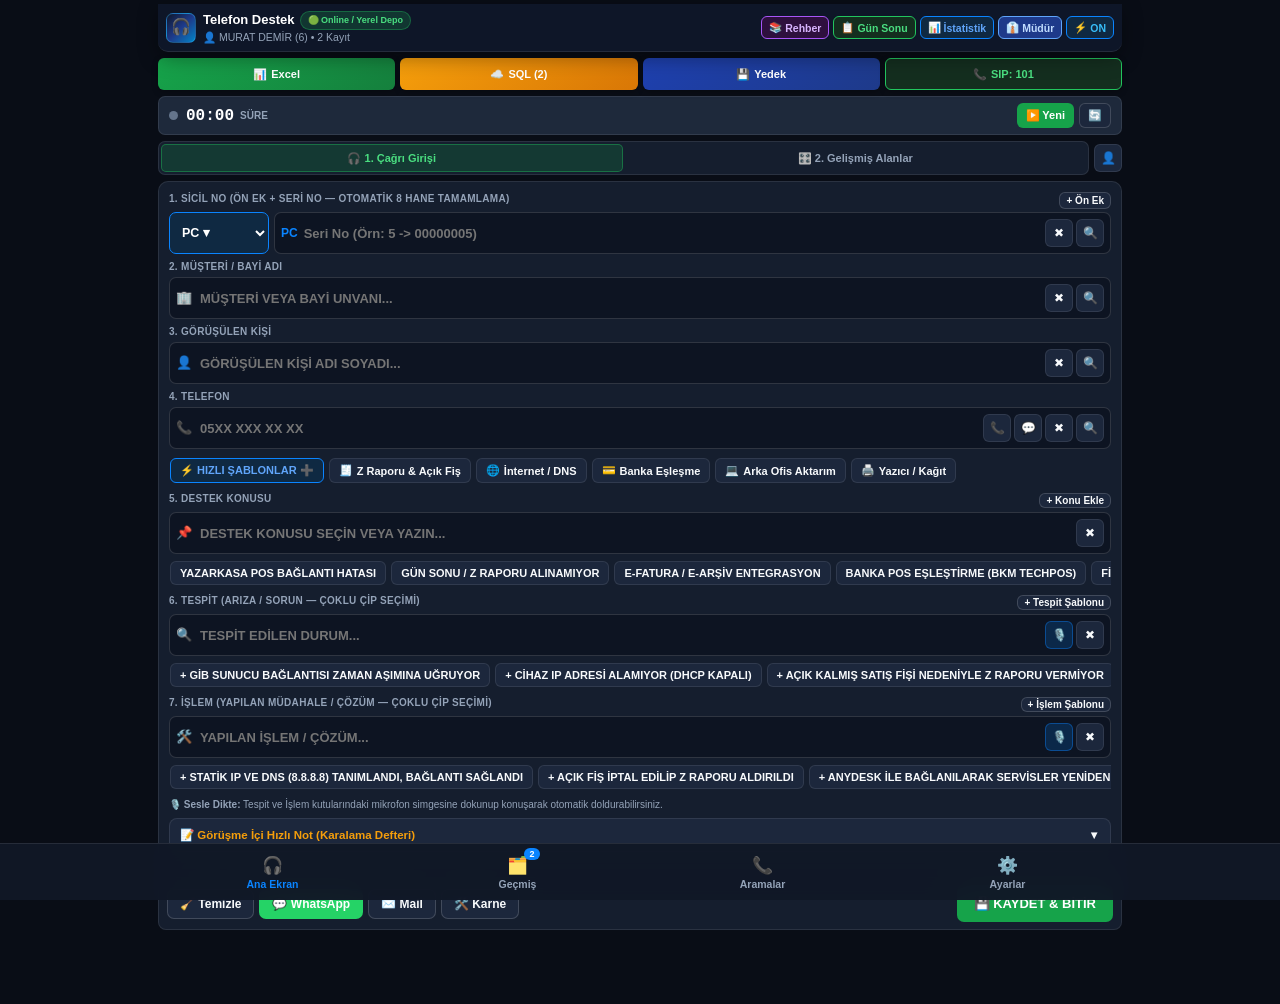
==== commit 86f79da2: "feat: refactor app to offline-first PWA - Migrate to offline-first service worker with /api/ bypass " ====
--- a/app/src/main/assets/pwa/index.html
+++ b/app/src/main/assets/pwa/index.html
@@ -7,8 +7,9 @@
   <meta name="apple-mobile-web-app-capable" content="yes" />
   <meta name="apple-mobile-web-app-status-bar-style" content="black-translucent" />
   <meta name="apple-mobile-web-app-title" content="Telefon Destek" />
-  <meta name="description" content="Telefon Destek - Çağrı Kayıt, Verimor SIP, Kronometre, İstatistik ve 36 Sütunlu Excel (.xlsx) Raporlama PWA Uygulaması" />
-  <title>Telefon Destek - Çağrı & Servis Yönetimi (PWA)</title>
+  <meta name="mobile-web-app-capable" content="yes" />
+  <meta name="description" content="Tamamen Offline Çalışabilen ve Yerel Depolamalı PWA Destek ve Servis Takip Uygulaması" />
+  <title>Telefon Destek — Offline Çağrı & Servis Takip PWA</title>
   <link rel="manifest" href="./manifest.json" />
   <link rel="icon" type="image/svg+xml" href="./icon.svg" />
   <link rel="apple-touch-icon" href="./icon.svg" />
@@ -17,494 +18,596 @@
 <body>
   <div id="toastContainer" class="toast-container"></div>
 
-  <div class="app-container">
-    <!-- TOP HEADER & LIVE STOPWATCH / SIP BAR -->
-    <header class="top-header">
-      <div class="header-main-row">
-        <div class="brand-wrap">
-          <img src="./icon.svg" alt="Telefon Destek" class="brand-logo" />
-          <div class="brand-titles">
+  <div class="app-shell">
+    <!-- TOP APP BAR (ANDROID APK TOPAPPBAR Birebir Uyumlu) -->
+    <header class="topbar">
+      <div class="topbar-row">
+        <div class="brand-group">
+          <div class="brand-logo" title="Telefon Destek">🎧</div>
+          <div class="brand-text">
             <div class="brand-title">
               <span>Telefon Destek</span>
-              <span class="pwa-badge">PWA PRO</span>
-            </div>
-            <div class="brand-subtitle" id="headerRepSubtitle">Temsilci: Belirtilmemiş • Çevrimdışı Hazır</div>
-          </div>
-        </div>
-
-        <div class="header-status-pills">
-          <button type="button" class="status-pill" id="sipStatusPill" onclick="openModal('keypadModal')" title="Verimor SIP & Tuş Takımı">
-            <span class="status-dot" id="sipStatusDot"></span>
-            <span id="sipStatusText">SIP: Hazır (101)</span>
-          </button>
-          <button type="button" class="status-pill" id="dutyModePill" onclick="toggleDutyMode()" title="Nöbet / Mesai Dışı Modu">
-            <span id="dutyModeIcon">🌙</span>
-            <span id="dutyModeText">Nöbet: Kapalı</span>
-          </button>
-          <button type="button" class="status-pill" id="installPwaBtn" style="display:none; border-color:#0A84FF; color:#60A5FA;" onclick="installPWA()">
-            <span>📲</span>
-            <span>Uygulamayı Yükle</span>
-          </button>
-        </div>
-      </div>
-
-      <!-- LIVE CALL TIMER & QUICK ACTIONS -->
-      <div class="timer-bar">
-        <div class="timer-display-box" id="timerBox">
-          <span>⏱️</span>
-          <span class="timer-clock tabular-nums" id="timerDisplay">00:00:00</span>
-          <span class="badge badge-blue" id="timerStateBadge">Beklemede</span>
-        </div>
-
-        <div class="timer-actions">
-          <button type="button" class="btn btn-sm btn-green" id="btnTimerToggle" onclick="toggleTimer()">
-            ▶️ Başlat
-          </button>
-          <button type="button" class="btn btn-sm btn-orange" onclick="finishCallTimerAndFill()">
-            ⏹️ Bitir & Süre Yaz
-          </button>
-          <button type="button" class="btn btn-sm btn-outline" onclick="resetTimer()">
-            🔄 Sıfırla
-          </button>
-          <button type="button" class="btn btn-sm btn-blue" onclick="openModal('keypadModal')">
-            🔢 Tuş Takımı / Çağrı
+              <span id="liveCallTopBadge" class="badge badge-green" style="display:none; font-size:9px;">Canlı Çağrı</span>
+              <span id="offlineStatusBadge" class="badge badge-blue" style="font-size:9px;">⚡ Offline-First</span>
+            </div>
+            <div class="brand-sub" id="headerRepSubtitle" onclick="openRepSwitchModal()" title="Aktif temsilciyi değiştirmek için dokunun">
+              👤 Temsilci Seçiniz • 0 Kayıt
+            </div>
+          </div>
+        </div>
+
+        <div class="topbar-actions">
+          <button type="button" class="top-pill-btn top-pill-purple" onclick="openKnowledgeBaseModal()">
+            <span>📚</span><span>Rehber</span>
+          </button>
+          <button type="button" class="top-pill-btn top-pill-green" onclick="openDailyShiftModal()">
+            <span>📋</span><span>Gün Sonu</span>
+          </button>
+          <button type="button" class="top-pill-btn top-pill-blue" onclick="openStatisticsModal()">
+            <span>📊</span><span>İstatistik</span>
+          </button>
+          <button type="button" class="top-pill-btn top-pill-navy" onclick="openServiceManagerModal()">
+            <span>👔</span><span>Müdür</span>
+          </button>
+          <button type="button" class="top-pill-btn top-pill-power-on" id="masterPowerBtn" onclick="toggleMasterPower()">
+            <span>⚡</span><span id="masterPowerText">ON</span>
           </button>
         </div>
       </div>
     </header>
 
-    <!-- TAB 0: ANA EKRAN (ÇAĞRI GİRİŞİ & RAPOR ARAÇLARI) -->
+    <!-- ====================================================================== -->
+    <!-- TAB 0: ANA EKRAN (ÇAĞRI GİRİŞİ & GELİŞMİŞ ALANLAR)                     -->
+    <!-- ====================================================================== -->
     <main id="tabContent0" class="tab-pane">
-      <!-- TODAY KPI STRIP -->
-      <section class="kpi-strip">
-        <div class="kpi-box">
-          <div class="kpi-label">📅 Bugün Çağrı</div>
-          <div class="kpi-val tabular-nums" id="kpiTodayTotal" style="color:#60A5FA;">0</div>
-        </div>
-        <div class="kpi-box">
-          <div class="kpi-label">✅ Çözülen</div>
-          <div class="kpi-val tabular-nums" id="kpiTodayResolved" style="color:#4ADE80;">0</div>
-        </div>
-        <div class="kpi-box">
-          <div class="kpi-label">⏳ Bekleyen İş</div>
-          <div class="kpi-val tabular-nums" id="kpiTodayPending" style="color:#FBBF24;">0</div>
-        </div>
-        <div class="kpi-box">
-          <div class="kpi-label">⏱️ Ort. Süre</div>
-          <div class="kpi-val tabular-nums" id="kpiTodayAvg" style="color:#C084FC;">00:00</div>
-        </div>
-      </section>
-
-      <!-- QUICK REPORT & MANAGEMENT TOOLS -->
-      <section class="quick-tools-grid">
-        <button type="button" class="tool-card-btn" onclick="openStatisticsModal()">
-          <div class="tool-icon" style="background:rgba(10,132,255,0.18); color:#60A5FA;">📊</div>
-          <div class="tool-meta">
-            <div class="tool-title">İstatistik & Analiz</div>
-            <div class="tool-sub">Top 5 Konu, Personel, Isı Haritası</div>
-          </div>
+      <!-- HIZLI İŞLEM ÇUBUĞU (TOOLBAR QUICK ACTIONS: EXCEL, SQL, YEDEK, SIP) -->
+      <div class="quick-toolbar">
+        <button type="button" class="qt-btn qt-excel" onclick="openExportExcelModal()">
+          <span>📊</span><span>Excel</span>
         </button>
-
-        <button type="button" class="tool-card-btn" onclick="openDailyShiftModal()">
-          <div class="tool-icon" style="background:rgba(34,197,94,0.18); color:#4ADE80;">📋</div>
-          <div class="tool-meta">
-            <div class="tool-title">Gün Sonu Raporu</div>
-            <div class="tool-sub">Vardiya Özeti & WhatsApp</div>
-          </div>
+        <button type="button" class="qt-btn qt-sql-synced" id="quickSqlSyncBtn" onclick="openWifiSyncModal()">
+          <span>☁️</span><span id="quickSqlSyncText">SQL (0)</span>
         </button>
-
-        <button type="button" class="tool-card-btn" onclick="openDeviceReportModal()">
-          <div class="tool-icon" style="background:rgba(245,158,11,0.18); color:#FBBF24;">🛠️</div>
-          <div class="tool-meta">
-            <div class="tool-title">Cihaz / Sicil Raporu</div>
-            <div class="tool-sub">Sicil Karnesi & Arıza Geçmişi</div>
-          </div>
+        <button type="button" class="qt-btn qt-backup" onclick="switchTab(3)">
+          <span>💾</span><span>Yedek</span>
         </button>
-
-        <button type="button" class="tool-card-btn" onclick="openServiceManagerModal()">
-          <div class="tool-icon" style="background:rgba(168,85,247,0.18); color:#C084FC;">👔</div>
-          <div class="tool-meta">
-            <div class="tool-title">Servis Müdürü Paneli</div>
-            <div class="tool-sub">Kritik İşler & Tekrarlayanlar</div>
-          </div>
+        <button type="button" class="qt-btn qt-sip" id="quickSipBtn" onclick="openModal('keypadModal')">
+          <span>📞</span><span id="sipStatusText">SIP: 101</span>
         </button>
-
-        <button type="button" class="tool-card-btn" onclick="openKnowledgeBaseModal()">
-          <div class="tool-icon" style="background:rgba(20,184,166,0.18); color:#2DD4BF;">📚</div>
-          <div class="tool-meta">
-            <div class="tool-title">Bilgi Bankası</div>
-            <div class="tool-sub">Hata Kodları & Hazır Çözüm</div>
-          </div>
+      </div>
+
+      <!-- KUYRUKTA BEKLEYEN ÇAĞRI UYARI BANDI (SLIM BANNER) -->
+      <div class="waiting-banner" id="waitingCallsBanner">
+        <div id="waitingBannerText" style="overflow:hidden; text-overflow:ellipsis; white-space:nowrap;">
+          ⚠️ Bekleyen: 0 | Sıradaki: -
+        </div>
+        <div style="display:flex; gap:4px; flex-shrink:0;">
+          <button type="button" class="btn btn-sm btn-outline" style="color:#B45309; border-color:#D97706; background:#FEF3C7;" onclick="openWaitingQueueModal()">Kuyruk</button>
+          <button type="button" class="btn btn-sm btn-orange" onclick="takeNextWaitingCall()">▶️ Al</button>
+        </div>
+      </div>
+
+      <!-- VERIMOR GELEN ÇAĞRI VEYA AKTİF GÖRÜŞME PANELİ -->
+      <div class="active-call-banner" id="activeCallBanner">
+        <div style="display:flex; align-items:center; gap:6px; min-width:0; cursor:pointer;" onclick="openModal('keypadModal')">
+          <span id="activeCallIcon">📞</span>
+          <span id="activeCallTitle" class="tabular-nums" style="font-weight:800; font-size:11.5px; color:#93C5FD; white-space:nowrap; overflow:hidden; text-overflow:ellipsis;">
+            Görüşmede: -
+          </span>
+        </div>
+        <div style="display:flex; align-items:center; gap:4px; flex-shrink:0;" id="activeCallButtons">
+          <button type="button" class="btn btn-sm btn-green" id="btnAnswerSip" onclick="answerActiveSipCall()" style="display:none;">📞 Cevapla</button>
+          <button type="button" class="btn btn-sm btn-red" id="btnDeclineSip" onclick="hangupActiveSipCall()" style="display:none;">✖ Reddet</button>
+          <button type="button" class="btn btn-sm btn-outline" id="btnKeypadInCall" onclick="openModal('keypadModal')">🔢</button>
+          <button type="button" class="btn btn-sm btn-outline" id="btnMuteInCall" onclick="toggleCallMute()">🎤</button>
+          <button type="button" class="btn btn-sm btn-outline" id="btnSpeakerInCall" onclick="toggleCallSpeaker()">🔊</button>
+          <button type="button" class="btn btn-sm btn-red" id="btnHangupSip" onclick="hangupActiveSipCall()">Bitir</button>
+        </div>
+      </div>
+
+      <!-- KRONOMETRE ÇUBUĞU (STOPWATCH WIDGET) -->
+      <div class="stopwatch-bar" id="timerBox">
+        <div class="sw-left">
+          <div class="sw-dot"></div>
+          <div>
+            <div style="display:flex; align-items:center; gap:6px;">
+              <span class="sw-time tabular-nums" id="timerDisplay">00:00</span>
+              <span class="sw-status" id="timerStateBadge">SÜRE</span>
+            </div>
+            <div id="timerSubInfo" style="font-size:9.5px; color:var(--text-secondary);"></div>
+          </div>
+        </div>
+        <div class="sw-controls">
+          <button type="button" class="btn btn-sm btn-green" id="btnTimerStartNew" onclick="startCallAndClearForm()">
+            ▶️ Yeni
+          </button>
+          <button type="button" class="btn btn-sm btn-red" id="btnTimerStop" onclick="stopCallTimer()" style="display:none;">
+            ⏸️ Durdur
+          </button>
+          <button type="button" class="btn btn-sm btn-outline" onclick="resetTimer()" title="Kronometreyi Sıfırla">
+            🔄
+          </button>
+        </div>
+      </div>
+
+      <!-- 1. ÇAĞRI GİRİŞİ / 2. GELİŞMİŞ ALANLAR ALT SEKME ÇUBUĞU -->
+      <div class="subtab-bar-wrap">
+        <div class="subtab-bar" id="formSubTabBar">
+          <button type="button" class="subtab-btn active" id="subTabBtn0" onclick="switchFormPage(0)">
+            🎧 1. Çağrı Girişi
+          </button>
+          <button type="button" class="subtab-btn" id="subTabBtn1" onclick="switchFormPage(1)">
+            🎛️ 2. Gelişmiş Alanlar
+          </button>
+        </div>
+        <button type="button" class="icon-action-btn" onclick="openRepSwitchModal()" title="Aktif Temsilci Değiştir">
+          👤
         </button>
-
-        <button type="button" class="tool-card-btn" onclick="openExportExcelModal()">
-          <div class="tool-icon" style="background:rgba(34,197,94,0.24); color:#4ADE80;">📥</div>
-          <div class="tool-meta">
-            <div class="tool-title">Excel (.xlsx) İndir</div>
-            <div class="tool-sub">36 Sütun Tam Tablo Çıktısı</div>
-          </div>
-        </button>
-      </section>
-
-      <!-- QUICK SCENARIOS (SIK KARŞILAŞILAN SENARYOLAR) -->
-      <section class="section-card">
-        <div class="section-header">
-          <div class="section-title">
-            <span>⚡ Hızlı Çözüm Senaryoları</span>
-            <span class="badge badge-blue" id="scenarioCountBadge">8 Senaryo</span>
-          </div>
-          <button type="button" class="btn btn-sm btn-outline" onclick="openScenarioModal()">
-            ➕ Senaryo Ekle
-          </button>
-        </div>
-        <div class="chips-scroll-row" id="quickScenariosRow"></div>
-      </section>
-
-      <!-- AUTO-FILL CUSTOMER SUGGESTION BANNER -->
-      <div class="autofill-banner" id="autoFillBanner">
-        <div style="min-width:0; flex:1;">
-          <div style="font-size:12.5px; font-weight:800; color:#60A5FA;" id="autoFillTitle">💡 Geçmiş Kayıt Eşleşti</div>
-          <div style="font-size:11.5px; color:var(--text-secondary);" id="autoFillDesc">Müşteri ve cihaz versiyon bilgileri bulundu.</div>
-        </div>
-        <div style="display:flex; gap:6px;">
-          <button type="button" class="btn btn-sm btn-blue" onclick="applyAutoFillSuggestion()">⚡ Bilgileri Doldur</button>
-          <button type="button" class="btn btn-sm btn-outline" onclick="dismissAutoFillBanner()">✖</button>
-        </div>
-      </div>
-
-      <!-- MAIN SUPPORT ENTRY FORM -->
-      <form id="supportForm" class="section-card" onsubmit="handleSaveRecord(event)">
-        <div class="section-header">
-          <div class="section-title">
-            <span id="formModeIcon">📝</span>
-            <span id="formModeTitle">Yeni Destek Çağrı Kaydı</span>
-            <span class="badge badge-orange" id="editingRecordBadge" style="display:none;">Düzenleme Modu</span>
-          </div>
-          <div style="display:flex; gap:6px;">
-            <button type="button" class="btn btn-sm btn-outline" onclick="lookupCustomerCandidatesManual()">
-              🔍 Müşteri Bul
-            </button>
-            <button type="button" class="btn btn-sm btn-outline" onclick="clearSupportForm()">
-              🧹 Temizle
-            </button>
-          </div>
-        </div>
-
-        <div class="form-grid">
-          <!-- Sicil No (Prefix + Digits) -->
-          <div class="form-group">
+      </div>
+
+      <!-- DÜZENLEME MODU UYARI BANDI -->
+      <div id="editingRecordBanner" class="waiting-banner" style="background:rgba(245,158,11,0.15); color:#FBBF24; border-color:#F59E0B;">
+        <span id="editingRecordBannerText">✏️ Kayıt Düzenleme Modu (#0)</span>
+        <button type="button" class="btn btn-sm btn-red" onclick="clearSupportForm()">Vazgeç</button>
+      </div>
+
+      <!-- FORM ANA KAPSAYICI -->
+      <form id="supportForm" onsubmit="handleSaveRecord(event)">
+        <!-- ================================================================ -->
+        <!-- SAYFA 1: PURE SINGLE-SCREEN CALL FORM (1. ÇAĞRI GİRİŞİ)          -->
+        <!-- ================================================================ -->
+        <section class="section-card" id="formPage0">
+          <!-- 1. SİCİL NO (ÖN EK SEÇİCİ + 8 HANELİ SAYISAL GİRİŞ) -->
+          <div class="field-label-row">
+            <label class="field-label">1. SİCİL NO (ÖN EK + SERİ NO — OTOMATİK 8 HANE TAMAMLAMA)</label>
+            <div style="display:flex; gap:6px; align-items:center;">
+              <span id="combinedSicilPreview" class="badge badge-blue tabular-nums" style="display:none;"></span>
+              <button type="button" class="btn btn-sm btn-outline" style="padding:2px 6px; font-size:10px;" onclick="promptAddPrefix()">+ Ön Ek</button>
+            </div>
+          </div>
+          <div class="form-row-sicil">
+            <select id="fSicilPrefix" class="prefix-select-btn" onchange="onSicilPrefixChange()"></select>
+            <div class="input-group" style="flex:1;">
+              <span id="sicilInlinePrefix" style="font-weight:800; color:var(--ios-blue); font-size:12px; margin-right:4px;">PC</span>
+              <input
+                type="text"
+                inputmode="numeric"
+                id="fSicilDigits"
+                class="form-input tabular-nums"
+                placeholder="Seri No (Örn: 5 -> 00000005)"
+                oninput="onSicilDigitsInput(this.value)"
+                onblur="padSicilDigitsOnBlur()"
+                onkeydown="if(event.key==='Enter'){event.preventDefault(); padSicilDigitsOnBlur(); triggerSmartLookup('SICIL', getFullSicilFromForm(), true); document.getElementById('fMusteriBayi').focus();}"
+              />
+              <div class="input-Group-actions">
+                <button type="button" class="icon-action-btn" onclick="document.getElementById('fSicilDigits').value=''; onSicilDigitsInput('');" title="Temizle">✖</button>
+                <button type="button" class="icon-action-btn" style="color:var(--ios-blue);" onclick="padSicilDigitsOnBlur(); triggerSmartLookup('SICIL', getFullSicilFromForm(), true);" title="Sicil No Ara">🔍</button>
+              </div>
+            </div>
+          </div>
+
+          <!-- 2. MÜŞTERİ / BAYİ -->
+          <div class="field-box">
+            <label class="field-label">2. MÜŞTERİ / BAYİ ADI</label>
+            <div class="input-group">
+              <span class="input-icon">🏢</span>
+              <input
+                type="text"
+                id="fMusteriBayi"
+                class="form-input"
+                placeholder="MÜŞTERİ VEYA BAYİ UNVANI..."
+                oninput="onMusteriInput(this)"
+                onkeydown="if(event.key==='Enter'){event.preventDefault(); triggerSmartLookup('MUSTERI', this.value, true); document.getElementById('fGorusulen').focus();}"
+              />
+              <div class="input-Group-actions">
+                <button type="button" class="icon-action-btn" onclick="document.getElementById('fMusteriBayi').value='';" title="Temizle">✖</button>
+                <button type="button" class="icon-action-btn" style="color:var(--ios-blue);" onclick="triggerSmartLookup('MUSTERI', document.getElementById('fMusteriBayi').value, true);" title="Firma Ara">🔍</button>
+              </div>
+            </div>
+          </div>
+
+          <!-- 3. GÖRÜŞÜLEN KİŞİ -->
+          <div class="field-box">
+            <label class="field-label">3. GÖRÜŞÜLEN KİŞİ</label>
+            <div class="input-group">
+              <span class="input-icon">👤</span>
+              <input
+                type="text"
+                id="fGorusulen"
+                class="form-input"
+                placeholder="GÖRÜŞÜLEN KİŞİ ADI SOYADI..."
+                oninput="onGorusulenInput(this)"
+                onkeydown="if(event.key==='Enter'){event.preventDefault(); triggerSmartLookup('GORUSULEN', this.value, true); document.getElementById('fTelefon').focus();}"
+              />
+              <div class="input-Group-actions">
+                <button type="button" class="icon-action-btn" onclick="document.getElementById('fGorusulen').value='';" title="Temizle">✖</button>
+                <button type="button" class="icon-action-btn" style="color:var(--ios-blue);" onclick="triggerSmartLookup('GORUSULEN', document.getElementById('fGorusulen').value, true);" title="Kişi Ara">🔍</button>
+              </div>
+            </div>
+          </div>
+
+          <!-- 4. TELEFON -->
+          <div class="field-box">
+            <label class="field-label">4. TELEFON</label>
+            <div class="input-group">
+              <span class="input-icon">📞</span>
+              <input
+                type="tel"
+                id="fTelefon"
+                class="form-input tabular-nums"
+                placeholder="05XX XXX XX XX"
+                oninput="onPhoneInput(this)"
+                onkeydown="if(event.key==='Enter'){event.preventDefault(); triggerSmartLookup('TELEFON', this.value, true); document.getElementById('fTespit').focus();}"
+              />
+              <div class="input-Group-actions">
+                <button type="button" class="icon-action-btn" onclick="dialPhoneField('fTelefon')" title="Telefonla Ara">📞</button>
+                <button type="button" class="icon-action-btn" style="color:#4ADE80;" onclick="whatsappPhoneField('fTelefon')" title="WhatsApp Mesaj">💬</button>
+                <button type="button" class="icon-action-btn" onclick="document.getElementById('fTelefon').value=''; updateCustomerPreviousCallsCard();" title="Temizle">✖</button>
+                <button type="button" class="icon-action-btn" style="color:var(--ios-blue);" onclick="triggerSmartLookup('TELEFON', document.getElementById('fTelefon').value, true);" title="Telefon Ara">🔍</button>
+              </div>
+            </div>
+          </div>
+
+          <!-- BU MÜŞTERİNİN ÖNCEKİ ÇAĞRILARI KARTI (VARSA GÖSTERİLİR) -->
+          <div class="collapse-card" id="customerPrevCallsCard" style="display:none; border-color:rgba(10,132,255,0.45);">
+            <div class="collapse-header" onclick="toggleCustomerPrevCalls()">
+              <span style="color:#60A5FA;" id="customerPrevCallsTitle">🕒 Bu Müşterinin Önceki Çağrıları (0 Kayıt)</span>
+              <span id="customerPrevCallsArrow">▼</span>
+            </div>
+            <div id="customerPrevCallsBody" style="display:none; margin-top:8px;"></div>
+          </div>
+
+          <!-- HIZLI ÇÖZÜM SENARYOLARI ÇİPLERİ -->
+          <div style="margin:6px 0;">
+            <div class="chips-scroll-row">
+              <button type="button" class="chip" style="background:#0F2942; border-color:var(--ios-blue); color:#60A5FA; font-weight:800;" onclick="openScenarioModal()">
+                ⚡ HIZLI ŞABLONLAR ➕
+              </button>
+              <div id="quickScenariosRow" style="display:inline-flex; gap:5px;"></div>
+            </div>
+          </div>
+
+          <!-- 5. DESTEK KONUSU (SEÇİMLİ + YATAY HIZLI ÇİPLER) -->
+          <div class="field-box">
             <div class="field-label-row">
-              <label class="field-label">📟 Cihaz Sicil No (SICILNO1)</label>
-              <button type="button" class="btn btn-sm btn-outline" style="min-height:24px; padding:2px 7px; font-size:10.5px;" onclick="openDeviceReportForCurrentSicil()">
-                🛠️ Sicil Karnesi
-              </button>
-            </div>
-            <div class="input-with-btn">
-              <select id="fSicilPrefix" class="form-select" style="width:92px; flex-shrink:0;" onchange="syncSicilFull()">
-                <option value="PC">PC</option>
-                <option value="OKC">OKC</option>
-                <option value="YN">YN</option>
-                <option value="EN">EN</option>
-                <option value="DC">DC</option>
-                <option value="">(Boş)</option>
-              </select>
-              <input type="text" id="fSicilDigits" class="form-input" placeholder="Örn: 102458" oninput="onSicilDigitsInput(this.value)" />
-            </div>
-          </div>
-
-          <!-- Başlangıç Tarihi -->
-          <div class="form-group">
+              <label class="field-label">5. DESTEK KONUSU</label>
+              <button type="button" class="btn btn-sm btn-outline" style="padding:1px 6px; font-size:10px;" onclick="promptAddTemplate('KONU')">+ Konu Ekle</button>
+            </div>
+            <div class="input-group">
+              <span class="input-icon">📌</span>
+              <input
+                type="text"
+                id="fDestekKonu"
+                list="konuDatalist"
+                class="form-input"
+                placeholder="DESTEK KONUSU SEÇİN VEYA YAZIN..."
+                oninput="this.value = this.value.toLocaleUpperCase('tr-TR'); renderTemplatesAndPopularChips();"
+              />
+              <datalist id="konuDatalist"></datalist>
+              <div class="input-Group-actions">
+                <button type="button" class="icon-action-btn" onclick="document.getElementById('fDestekKonu').value=''; renderTemplatesAndPopularChips();" title="Temizle">✖</button>
+              </div>
+            </div>
+            <div class="chips-scroll-row" id="popularKonuChips" style="margin-top:4px;"></div>
+          </div>
+
+          <!-- 6. TESPİT (ÇOKLU SEÇİMLİ ÇİPLER + SESLİ DİKTE + BÜYÜK HARF) -->
+          <div class="field-box">
             <div class="field-label-row">
-              <label class="field-label">🕒 Başlangıç Tarihi (BASLANGICTARIHI)</label>
-              <button type="button" class="btn btn-sm btn-outline" style="min-height:24px; padding:2px 7px; font-size:10.5px;" onclick="setStartNow()">
-                ⚡ Şimdi
-              </button>
-            </div>
-            <input type="text" id="fBasTarihi" class="form-input tabular-nums" placeholder="YYYY-MM-DD HH:mm:ss" />
-          </div>
-
-          <!-- Müşteri / Bayi Adı -->
-          <div class="form-group">
+              <label class="field-label">6. TESPİT (ARIZA / SORUN — ÇOKLU ÇİP SEÇİMİ)</label>
+              <button type="button" class="btn btn-sm btn-outline" style="padding:1px 6px; font-size:10px;" onclick="promptAddTemplate('TESPIT')">+ Tespit Şablonu</button>
+            </div>
+            <div class="input-group">
+              <span class="input-icon">🔍</span>
+              <input
+                type="text"
+                id="fTespit"
+                class="form-input"
+                placeholder="TESPİT EDİLEN DURUM..."
+                oninput="this.value = this.value.toLocaleUpperCase('tr-TR'); renderTemplatesAndPopularChips();"
+              />
+              <div class="input-Group-actions">
+                <button type="button" class="icon-action-btn mic" onclick="startVoiceInput('fTespit')" title="Sesle Yazdır (Dikte)">🎙️</button>
+                <button type="button" class="icon-action-btn" onclick="document.getElementById('fTespit').value=''; renderTemplatesAndPopularChips();" title="Temizle">✖</button>
+              </div>
+            </div>
+            <div class="chips-scroll-row" id="tespitTemplateChips" style="margin-top:4px;"></div>
+          </div>
+
+          <!-- 7. İŞLEM (ÇOKLU SEÇİMLİ ÇİPLER + SESLİ DİKTE + BÜYÜK HARF) -->
+          <div class="field-box">
             <div class="field-label-row">
-              <label class="field-label">🏢 Müşteri / Bayi Adı (BÜYÜK HARF)</label>
-            </div>
-            <input type="text" id="fMusteriBayi" class="form-input" placeholder="ÖRNEK MARKET A.Ş." oninput="onMusteriInput(this)" required />
-          </div>
-
-          <!-- Görüşülen Kişi -->
-          <div class="form-group">
-            <div class="field-label-row">
-              <label class="field-label">👤 Görüşülen Kişi (BÜYÜK HARF)</label>
-            </div>
-            <input type="text" id="fGorusulen" class="form-input" placeholder="AHMET YILMAZ" oninput="this.value = this.value.toLocaleUpperCase('tr-TR')" />
-          </div>
-
-          <!-- Telefon 1 -->
-          <div class="form-group">
-            <div class="field-label-row">
-              <label class="field-label">📞 Telefon 1 (TELEFON)</label>
+              <label class="field-label">7. İŞLEM (YAPILAN MÜDAHALE / ÇÖZÜM — ÇOKLU ÇİP SEÇİMİ)</label>
+              <button type="button" class="btn btn-sm btn-outline" style="padding:1px 6px; font-size:10px;" onclick="promptAddTemplate('ISLEM')">+ İşlem Şablonu</button>
+            </div>
+            <div class="input-group">
+              <span class="input-icon">🛠️</span>
+              <input
+                type="text"
+                id="fIslem"
+                class="form-input"
+                placeholder="YAPILAN İŞLEM / ÇÖZÜM..."
+                oninput="this.value = this.value.toLocaleUpperCase('tr-TR'); renderTemplatesAndPopularChips();"
+              />
+              <div class="input-Group-actions">
+                <button type="button" class="icon-action-btn mic" onclick="startVoiceInput('fIslem')" title="Sesle Yazdır (Dikte)">🎙️</button>
+                <button type="button" class="icon-action-btn" onclick="document.getElementById('fIslem').value=''; renderTemplatesAndPopularChips();" title="Temizle">✖</button>
+              </div>
+            </div>
+            <div class="chips-scroll-row" id="islemTemplateChips" style="margin-top:4px;"></div>
+          </div>
+
+          <div style="font-size:10px; color:var(--text-secondary); margin:2px 0 6px;">
+            🎙️ <b>Sesle Dikte:</b> Tespit ve İşlem kutularındaki mikrofon simgesine dokunup konuşarak otomatik doldurabilirsiniz.
+          </div>
+
+          <!-- GÖRÜŞME İÇİ HIZLI NOT / KARALAMA DEFTERİ (LIVE SCRATCHPAD) -->
+          <div class="collapse-card" id="scratchpadCard">
+            <div class="collapse-header" onclick="toggleScratchpad()">
+              <span id="scratchpadHeaderTitle" style="color:#F59E0B;">📝 Görüşme İçi Hızlı Not (Karalama Defteri)</span>
+              <span id="scratchpadArrow">▼</span>
+            </div>
+            <div id="scratchpadBody" style="display:none; margin-top:8px;">
+              <textarea
+                id="scratchpadInput"
+                class="form-textarea"
+                rows="2"
+                placeholder="Görüşme sırasında hızlıca not alın, hata kodu veya numara yazın..."
+                oninput="onScratchpadInput(this.value)"
+              ></textarea>
+              <div style="display:flex; gap:6px; margin-top:6px; flex-wrap:wrap;">
+                <button type="button" class="btn btn-sm btn-blue" onclick="appendScratchpadToField('fTespit')">🔍 Tespite Aktar</button>
+                <button type="button" class="btn btn-sm btn-green" onclick="appendScratchpadToField('fIslem')">🛠️ İşleme Aktar</button>
+                <button type="button" class="btn btn-sm btn-outline" onclick="clearScratchpad()">🗑️ Notu Temizle</button>
+              </div>
+            </div>
+          </div>
+        </section>
+
+        <!-- ================================================================ -->
+        <!-- SAYFA 2: GELİŞMİŞ VE EKSTRA ALANLAR (TÜM GİZLENENLER - 36 SÜTUN) -->
+        <!-- ================================================================ -->
+        <section class="section-card" id="formPage1" style="display:none;">
+          <div class="section-header">
+            <div class="section-title">🎛️ Gelişmiş ve Ekstra Alanlar (Tüm Gizlenenler)</div>
+            <span class="badge badge-blue">36 Sütun Tam Uyumlu</span>
+          </div>
+          <p style="font-size:11px; color:var(--text-secondary); margin-bottom:10px;">
+            Bu alanlar ana ekranı sade tutmak amacıyla burada toplanmıştır. Doldurulmasa dahi Excel ve SQL çıktısına standart değerlerle aktarılır.
+          </p>
+
+          <!-- 1. İletişim Türü, Telefon 2, E-Posta, Bekleyen İş -->
+          <div class="collapse-card" style="margin-bottom:8px;">
+            <div class="field-label" style="margin-bottom:6px;">İLETİŞİM TÜRÜ & İKİNCİL BİLGİLER</div>
+            <div class="chips-scroll-row" style="margin-bottom:8px;" id="commTypeChipsRow">
+              <button type="button" class="chip selected-green" data-comm="Telefon" onclick="setCommType('Telefon')">📞 Telefon</button>
+              <button type="button" class="chip" data-comm="Uzak Bağlantı" onclick="setCommType('Uzak Bağlantı')">💻 Uzak Bağlantı</button>
+              <button type="button" class="chip" data-comm="E-Posta" onclick="setCommType('E-Posta')">✉️ E-Posta</button>
+              <button type="button" class="chip" data-comm="B2B" onclick="setCommType('B2B')">🌐 B2B</button>
+              <button type="button" class="chip" data-comm="Yerinde Destek" onclick="setCommType('Yerinde Destek')">🚐 Yerinde Destek</button>
+            </div>
+            <input type="hidden" id="fIletisimTuru" value="Telefon" />
+
+            <div class="form-grid">
+              <div class="form-group">
+                <label class="field-label">TELEFON 2 (İKİNCİL İLETİŞİM)</label>
+                <input type="tel" id="fTelefon2" class="form-input tabular-nums" placeholder="0212 / 05XX..." />
+              </div>
+              <div class="form-group">
+                <label class="field-label">E-POSTA ADRESİ</label>
+                <input type="email" id="fMail" class="form-input" placeholder="musteri@firma.com" />
+              </div>
+              <div class="form-group">
+                <label class="field-label">ARAYAN TÜRÜ</label>
+                <select id="fArayan" class="form-select">
+                  <option value="Müşteri">Müşteri</option>
+                  <option value="Bayi">Bayi</option>
+                  <option value="Yetkili Servis">Yetkili Servis</option>
+                  <option value="Bölge Müdürlüğü">Bölge Müdürlüğü</option>
+                  <option value="Personel">Personel</option>
+                </select>
+              </div>
+              <div class="form-group">
+                <label class="field-label">BEKLEYEN ÇAĞRI MI?</label>
+                <div style="display:flex; gap:6px;">
+                  <button type="button" id="segBekleyenHayir" class="btn btn-sm btn-green" style="flex:1;" onclick="setBekleyenValue('Hayır')">✅ Hayır (Çözüldü)</button>
+                  <button type="button" id="segBekleyenEvet" class="btn btn-sm btn-outline" style="flex:1;" onclick="setBekleyenValue('Evet')">⏳ Evet (Bekliyor)</button>
+                </div>
+                <input type="hidden" id="fBekleyen" value="Hayır" />
+              </div>
+            </div>
+          </div>
+
+          <!-- 2. Harici Sistem Bağlantıları (Redmine, Bağlantı ID, B2B) -->
+          <div class="collapse-card" style="margin-bottom:8px;">
+            <div class="field-label" style="margin-bottom:6px;">HARİCİ SİSTEM BAĞLANTILARI (ANYDESK / TEAMVIEWER / REDMINE)</div>
+            <div class="form-grid-3">
+              <div class="form-group">
+                <label class="field-label">REDMINE NO</label>
+                <input type="text" id="fRedmine" class="form-input" placeholder="#48210" />
+              </div>
+              <div class="form-group">
+                <label class="field-label">BAĞLANTI ID (ANYDESK)</label>
+                <input type="text" id="fBagId" class="form-input tabular-nums" placeholder="123 456 789" />
+              </div>
+              <div class="form-group">
+                <label class="field-label">B2B KAYIT NO</label>
+                <input type="text" id="fB2bKayit" class="form-input" placeholder="B2B-..." />
+              </div>
+            </div>
+          </div>
+
+          <!-- 3. Zaman Damgaları & Süre -->
+          <div class="collapse-card" style="margin-bottom:8px;">
+            <div class="field-label-row" style="margin-bottom:6px;">
+              <span class="field-label">ZAMAN DAMGALARI & SÜRE</span>
               <div style="display:flex; gap:4px;">
-                <button type="button" class="btn btn-sm btn-outline" style="min-height:22px; padding:1px 6px; font-size:10px;" onclick="dialPhoneField('fTelefon')">📞 Ara</button>
-                <button type="button" class="btn btn-sm btn-outline" style="min-height:22px; padding:1px 6px; font-size:10px;" onclick="whatsappPhoneField('fTelefon')">💬 WP</button>
-              </div>
-            </div>
-            <input type="tel" id="fTelefon" class="form-input tabular-nums" placeholder="05321234567" oninput="onPhoneInput(this)" />
-          </div>
-
-          <!-- Telefon 2 -->
-          <div class="form-group">
-            <div class="field-label-row">
-              <label class="field-label">📱 Telefon 2 (TELEFON2)</label>
-              <button type="button" class="btn btn-sm btn-outline" style="min-height:22px; padding:1px 6px; font-size:10px;" onclick="dialPhoneField('fTelefon2')">📞 Ara</button>
-            </div>
-            <input type="tel" id="fTelefon2" class="form-input tabular-nums" placeholder="İkinci numara (opsiyonel)" oninput="this.value = this.value.replace(/\s+/g, '')" />
-          </div>
-
-          <!-- Arayan Türü -->
-          <div class="form-group">
-            <label class="field-label">🏷️ Arayan Türü (ARAYANTURU)</label>
-            <select id="fArayan" class="form-select">
-              <option value="Müşteri">Müşteri</option>
-              <option value="Bayi">Bayi</option>
-              <option value="Yetkili Servis">Yetkili Servis</option>
-              <option value="Şube">Şube</option>
-              <option value="Merkez">Merkez</option>
-              <option value="Diğer">Diğer</option>
-            </select>
-          </div>
-
-          <!-- İletişim Türü -->
-          <div class="form-group">
-            <label class="field-label">📡 İletişim Türü (ILETISIMTURU)</label>
-            <select id="fIletisimTuru" class="form-select">
-              <option value="Telefon">Telefon</option>
-              <option value="Uzak Bağlantı">Uzak Bağlantı</option>
-              <option value="WhatsApp">WhatsApp</option>
-              <option value="E-Posta">E-Posta</option>
-              <option value="Yerinde Servis">Yerinde Servis</option>
-            </select>
-          </div>
-
-          <!-- Destek Konusu -->
-          <div class="form-group full">
-            <div class="field-label-row">
-              <label class="field-label">📌 Destek Konusu (DESTEKKONUSU1)</label>
-              <button type="button" class="btn btn-sm btn-outline" style="min-height:24px; padding:2px 8px; font-size:10.5px;" onclick="promptAddTemplate('KONU')">
-                ➕ Konu Şablonu Ekle
-              </button>
-            </div>
-            <input type="text" id="fDestekKonu" list="konuDatalist" class="form-input" placeholder="Destek konusu seçin veya yazın..." required />
-            <datalist id="konuDatalist"></datalist>
-            <div class="chips-scroll-row" id="popularKonuChips" style="margin-top:4px;"></div>
-          </div>
-
-          <!-- Tespit (TESPIT1) -->
-          <div class="form-group full">
-            <div class="field-label-row">
-              <label class="field-label">🔍 Tespit / Arıza Tanımı (TESPIT1)</label>
-              <div style="display:flex; gap:5px;">
-                <button type="button" class="btn btn-sm btn-outline" style="min-height:24px; padding:2px 8px; font-size:10.5px;" onclick="startVoiceInput('fTespit')">
-                  🎤 Sesle Yaz
-                </button>
-                <button type="button" class="btn btn-sm btn-outline" style="min-height:24px; padding:2px 8px; font-size:10.5px;" onclick="promptAddTemplate('TESPIT')">
-                  ➕ Şablon Kaydet
-                </button>
-              </div>
-            </div>
-            <textarea id="fTespit" class="form-textarea" placeholder="Tespit edilen arıza veya durumu yazın..."></textarea>
-            <div class="chips-scroll-row" id="tespitTemplateChips"></div>
-          </div>
-
-          <!-- Yapılan İşlem (ISLEM1) -->
-          <div class="form-group full">
-            <div class="field-label-row">
-              <label class="field-label">🛠️ Yapılan İşlem / Çözüm (ISLEM1)</label>
-              <div style="display:flex; gap:5px;">
-                <button type="button" class="btn btn-sm btn-outline" style="min-height:24px; padding:2px 8px; font-size:10.5px;" onclick="startVoiceInput('fIslem')">
-                  🎤 Sesle Yaz
-                </button>
-                <button type="button" class="btn btn-sm btn-outline" style="min-height:24px; padding:2px 8px; font-size:10.5px;" onclick="promptAddTemplate('ISLEM')">
-                  ➕ Şablon Kaydet
-                </button>
-              </div>
-            </div>
-            <textarea id="fIslem" class="form-textarea" placeholder="Uygulanan çözümü ve yapılan işlemleri yazın..."></textarea>
-            <div class="chips-scroll-row" id="islemTemplateChips"></div>
-          </div>
-
-          <!-- Bağlantı ID (AnyDesk vb.) & Redmine ID -->
-          <div class="form-group">
-            <div class="field-label-row">
-              <label class="field-label">🖥️ Bağlantı ID (AnyDesk / RustDesk)</label>
-              <button type="button" class="btn btn-sm btn-outline" style="min-height:22px; padding:1px 6px; font-size:10px;" onclick="copyFieldValue('fBagId')">📋 Kopyala</button>
-            </div>
-            <input type="text" id="fBagId" class="form-input tabular-nums" placeholder="Örn: 987 654 321" />
-          </div>
-
-          <div class="form-group">
-            <label class="field-label">🐞 Redmine / Talep ID (REDMINEID1)</label>
-            <input type="text" id="fRedmine" class="form-input tabular-nums" placeholder="Örn: #45892" />
-          </div>
-
-          <!-- Bitiş Tarihi & Toplam Süre -->
-          <div class="form-group">
-            <div class="field-label-row">
-              <label class="field-label">🏁 Bitiş Tarihi (BITISTARIHI)</label>
-              <button type="button" class="btn btn-sm btn-outline" style="min-height:22px; padding:1px 6px; font-size:10px;" onclick="setEndNowAndCalc()">⚡ Bitiş=Şimdi</button>
-            </div>
-            <input type="text" id="fBitTarihi" class="form-input tabular-nums" placeholder="Kaydederken otomatik" />
-          </div>
-
-          <div class="form-group">
-            <label class="field-label">⏱️ Toplam Süre (TOPLAMSURE)</label>
-            <input type="text" id="fSure" class="form-input tabular-nums" placeholder="00:04:30" />
-          </div>
-
-          <!-- Bekleyen İş Durumu -->
-          <div class="form-group">
-            <label class="field-label">⏳ Bekleyen İş Durumu (BEKLEYENIS)</label>
-            <div class="segmented-row">
-              <button type="button" id="segBekleyenHayir" class="seg-btn active-green" onclick="setBekleyenValue('Hayır')">
-                ✅ Hayır (Çözüldü)
-              </button>
-              <button type="button" id="segBekleyenEvet" class="seg-btn" onclick="setBekleyenValue('Evet')">
-                ⏳ Evet (Bekliyor)
-              </button>
-            </div>
-            <input type="hidden" id="fBekleyen" value="Hayır" />
-          </div>
-
-          <!-- Temsilci (Kullanıcı Kodu & Adı) -->
-          <div class="form-group">
-            <label class="field-label">🎧 Temsilci (KULLANICIKODU - KULLANICIADI)</label>
-            <div class="input-with-btn">
-              <input type="text" id="fKullaniciKodu" class="form-input" style="width:76px; flex-shrink:0;" placeholder="Kod" />
-              <input type="text" id="fKullanici" class="form-input" placeholder="Temsilci Adı Soyadı" />
-            </div>
-          </div>
-        </div>
-
-        <!-- GELİŞMİŞ ALANLAR (2. SAYFA: CİHAZ VERSİYONLARI, AR-GE, TCKN/VKNO, B2B) -->
-        <div style="margin-top:12px;">
-          <button type="button" class="btn btn-sm btn-outline" style="width:100%; justify-content:space-between;" onclick="toggleAdvancedFields()">
-            <span>🔧 Gelişmiş Cihaz Versiyonları, AR-GE ve SQL Alanları (36 Sütun Tam Şema)</span>
-            <span id="advToggleArrow">▼ Aç / Kapat</span>
-          </button>
-
-          <div id="advancedFieldsContainer" style="display:block; margin-top:10px; padding-top:10px; border-top:1px solid var(--border-subtle);">
+                <button type="button" class="btn btn-sm btn-outline" style="padding:2px 6px; font-size:10px;" onclick="setStartNow()">🕒 Başlangıç Şimdi</button>
+                <button type="button" class="btn btn-sm btn-outline" style="padding:2px 6px; font-size:10px;" onclick="setEndNowAndCalc()">🏁 Bitiş & Süre Hesapla</button>
+              </div>
+            </div>
+            <div class="form-grid-3">
+              <div class="form-group">
+                <label class="field-label">BAŞLANGIÇ TARİHİ</label>
+                <input type="text" id="fBasTarihi" class="form-input tabular-nums" />
+              </div>
+              <div class="form-group">
+                <label class="field-label">BİTİŞ TARİHİ</label>
+                <input type="text" id="fBitTarihi" class="form-input tabular-nums" />
+              </div>
+              <div class="form-group">
+                <label class="field-label">TOPLAM SÜRE</label>
+                <input type="text" id="fSure" class="form-input tabular-nums" placeholder="00:00" />
+              </div>
+            </div>
+          </div>
+
+          <!-- 4. AR-GE Sevk ve Geri Dönüş -->
+          <div class="collapse-card" style="margin-bottom:8px;">
+            <div class="field-label" style="margin-bottom:6px;">AR-GE SEVK VE GERİ DÖNÜŞ TAKİBİ</div>
             <div class="form-grid">
               <div class="form-group">
-                <label class="field-label">💳 YNÖKC / Kasa Versiyon (KASAVERSIYON1)</label>
-                <input type="text" id="fYnokcVersiyon" class="form-input" placeholder="Örn: v4.2.18" />
-              </div>
-              <div class="form-group">
-                <label class="field-label">💻 DynCash Versiyon (DYNCASHVERSIYON1)</label>
-                <input type="text" id="fDynCashVersiyon" class="form-input" placeholder="Örn: 2025.03.1" />
-              </div>
-              <div class="form-group">
-                <label class="field-label">📟 YN500 Kasa Versiyon (YN500KASAVERSIYON1)</label>
-                <input type="text" id="fYn500Versiyon" class="form-input" placeholder="Örn: v1.9.4" />
-              </div>
-              <div class="form-group">
-                <label class="field-label">🗄️ Arka Ofis Versiyon (ARKAOFISVERSIYON1)</label>
-                <input type="text" id="fArkaOfisVersiyon" class="form-input" placeholder="Örn: BO-3.12" />
-              </div>
-              <div class="form-group">
-                <label class="field-label">🔢 YN500 Sicil No (YN500SICILNO1)</label>
-                <input type="text" id="fYn500SicilNo" class="form-input" placeholder="YN500 Sicil No" />
-              </div>
-              <div class="form-group">
-                <label class="field-label">🆔 Arka Ofis ID (ARKAOFISID1)</label>
-                <input type="text" id="fArkaOfisId" class="form-input" placeholder="Arka Ofis Bağlantı ID" />
-              </div>
-              <div class="form-group">
-                <label class="field-label">✉️ E-Posta (MAIL)</label>
-                <input type="email" id="fMail" class="form-input" placeholder="musteri@firma.com" />
-              </div>
-              <div class="form-group">
-                <label class="field-label">📝 Servis Kodu / Not (NOT1)</label>
-                <input type="text" id="fServisKodu" class="form-input" placeholder="Ek servis notu veya kodu" />
-              </div>
-              <div class="form-group">
-                <label class="field-label">🧪 AR-GE Gidiş (ARGEGIDIS)</label>
+                <label class="field-label">AR-GE GİDİŞ</label>
                 <select id="fArgeGidis" class="form-select">
                   <option value="Hayır">Hayır</option>
                   <option value="Evet">Evet</option>
                 </select>
               </div>
               <div class="form-group">
-                <label class="field-label">🔄 AR-GE Dönüş (ARGEDONUS)</label>
+                <label class="field-label">AR-GE GİDİŞ NOTU</label>
+                <input type="text" id="fArgeGidisNotu" class="form-input" placeholder="AR-GE sevk açıklaması..." />
+              </div>
+              <div class="form-group">
+                <label class="field-label">AR-GE DÖNÜŞ</label>
                 <select id="fArgeDonus" class="form-select">
                   <option value="Hayır">Hayır</option>
                   <option value="Evet">Evet</option>
                 </select>
               </div>
               <div class="form-group">
-                <label class="field-label">📋 AR-GE Gidiş Notu</label>
-                <input type="text" id="fArgeGidisNotu" class="form-input" placeholder="AR-GE'ye iletilen detay" />
-              </div>
-              <div class="form-group">
-                <label class="field-label">📋 AR-GE Dönüş Notu</label>
-                <input type="text" id="fArgeDonusNotu" class="form-input" placeholder="AR-GE yanıtı" />
-              </div>
-              <div class="form-group">
-                <label class="field-label">🏛️ TCKN / Vergi No</label>
-                <div class="input-with-btn">
-                  <input type="text" id="fTckn" class="form-input" placeholder="TCKN" />
-                  <input type="text" id="fVergiNo" class="form-input" placeholder="Vergi No" />
+                <label class="field-label">AR-GE DÖNÜŞ NOTU</label>
+                <input type="text" id="fArgeDonusNotu" class="form-input" placeholder="AR-GE dönüş sonucu..." />
+              </div>
+            </div>
+          </div>
+
+          <!-- 5. Cihaz Donanım ve Versiyon Bilgileri -->
+          <div class="collapse-card">
+            <div class="field-label" style="margin-bottom:6px;">📟 CİHAZ DONANIM, VERSİYON & KURUMSAL SQL ALANLARI</div>
+            <div class="form-grid">
+              <div class="form-group">
+                <label class="field-label">YNOKC KASA VERSİYON</label>
+                <input type="text" id="fYnokcVersiyon" class="form-input" placeholder="v4.2.19" />
+              </div>
+              <div class="form-group">
+                <label class="field-label">DYNCASH VERSİYON</label>
+                <input type="text" id="fDynCashVersiyon" class="form-input" placeholder="2025.03" />
+              </div>
+              <div class="form-group">
+                <label class="field-label">YN500 VERSİYON</label>
+                <input type="text" id="fYn500Versiyon" class="form-input" />
+              </div>
+              <div class="form-group">
+                <label class="field-label">ARKA OFİS VERSİYON</label>
+                <input type="text" id="fArkaOfisVersiyon" class="form-input" placeholder="BO-3.12" />
+              </div>
+              <div class="form-group">
+                <label class="field-label">SERVİS KODU / NOT1</label>
+                <input type="text" id="fServisKodu" class="form-input" />
+              </div>
+              <div class="form-group">
+                <label class="field-label">YN500 SİCİL NO</label>
+                <input type="text" id="fYn500SicilNo" class="form-input" />
+              </div>
+              <div class="form-group">
+                <label class="field-label">ARKA OFİS ID</label>
+                <input type="text" id="fArkaOfisId" class="form-input" />
+              </div>
+              <div class="form-group">
+                <label class="field-label">TCKN / VERGİ NO</label>
+                <div style="display:flex; gap:4px;">
+                  <input type="text" id="fTckn" class="form-input tabular-nums" placeholder="TCKN" />
+                  <input type="text" id="fVergiNo" class="form-input tabular-nums" placeholder="Vergi No" />
                 </div>
               </div>
               <div class="form-group">
-                <label class="field-label">🏪 B2B Kayıt & Tespit/İşlem Kodu</label>
-                <div class="input-with-btn">
-                  <input type="text" id="fB2bKayit" class="form-input" placeholder="B2B" />
-                  <input type="text" id="fTespitKodu" class="form-input" placeholder="T.Kod" />
-                  <input type="text" id="fIslemKodu" class="form-input" placeholder="İ.Kod" />
+                <label class="field-label">TESPİT / İŞLEM KODU</label>
+                <div style="display:flex; gap:4px;">
+                  <input type="text" id="fTespitKodu" class="form-input" placeholder="Tespit Kodu" />
+                  <input type="text" id="fIslemKodu" class="form-input" placeholder="İşlem Kodu" />
                 </div>
               </div>
-            </div>
-          </div>
-        </div>
-
-        <!-- SUBMIT & SHARE ACTION BAR -->
-        <div style="display:flex; gap:8px; flex-wrap:wrap; margin-top:14px;">
-          <button type="submit" class="btn btn-lg btn-green" style="flex:2; min-width:180px;" id="btnSubmitRecord">
-            💾 Kaydı Veritabanına Kaydet
-          </button>
-          <button type="button" class="btn btn-lg btn-blue" style="flex:1;" onclick="shareCurrentFormWhatsApp()">
-            💬 WhatsApp
-          </button>
-          <button type="button" class="btn btn-lg btn-purple" style="flex:1;" onclick="shareCurrentFormEmail()">
-            ✉️ Outlook Mail
+              <div class="form-group">
+                <label class="field-label">TEMSİLCİ KODU & ADI</label>
+                <div style="display:flex; gap:4px;">
+                  <input type="text" id="fKullaniciKodu" class="form-input" style="max-width:75px;" placeholder="Kod" />
+                  <input type="text" id="fKullanici" class="form-input" placeholder="Temsilci Adı" />
+                </div>
+              </div>
+            </div>
+          </div>
+        </section>
+
+        <!-- ALT AKSİYON ÇUBUĞU (TEMİZLE, WHATSAPP, KAYDET & BİTİR) -->
+        <div class="form-bottom-bar">
+          <div style="display:flex; gap:5px; flex-wrap:wrap;">
+            <button type="button" class="btn btn-outline" onclick="clearSupportForm()">
+              🧹 Temizle
+            </button>
+            <button type="button" class="btn btn-whatsapp" onclick="shareCurrentFormWhatsApp()">
+              💬 WhatsApp
+            </button>
+            <button type="button" class="btn btn-outline" onclick="shareCurrentFormEmail()" title="E-Posta Gönder">
+              ✉️ Mail
+            </button>
+            <button type="button" class="btn btn-outline" onclick="openDeviceReportForCurrentSicil()" title="Cihaz Sicil Karnesi">
+              🛠️ Karne
+            </button>
+          </div>
+          <button type="submit" class="btn btn-green btn-lg" id="btnSubmitRecord">
+            💾 KAYDET & BİTİR
           </button>
         </div>
       </form>
     </main>
 
-    <!-- TAB 1: GEÇMİŞ KAYITLAR -->
+    <!-- ====================================================================== -->
+    <!-- TAB 1: GEÇMİŞ KAYITLAR (HISTORY VIEW)                                  -->
+    <!-- ====================================================================== -->
     <main id="tabContent1" class="tab-pane" style="display:none;">
       <section class="section-card">
         <div class="section-header">
           <div class="section-title">
-            <span>🗂️ Destek Kayıt Geçmişi</span>
+            <span>🗂️ Destek Çağrı Geçmişi</span>
             <span class="badge badge-blue" id="historyTotalBadge">0 Kayıt</span>
           </div>
-          <div style="display:flex; gap:6px;">
+          <div style="display:flex; gap:5px; flex-wrap:wrap;">
+            <button type="button" class="btn btn-sm btn-orange" onclick="openWifiSyncModal()">
+              ☁️ Wi-Fi Sync
+            </button>
             <button type="button" class="btn btn-sm btn-green" onclick="openExportExcelModal()">
               📥 Excel (.xlsx)
             </button>
-          </div>
-        </div>
-
-        <div class="form-grid" style="margin-bottom:10px;">
-          <div class="form-group full">
-            <input type="search" id="historySearchInput" class="form-input" placeholder="🔍 Müşteri, Sicil No, Telefon, Konu, Tespit, İşlem veya Temsilci ara..." oninput="renderHistoryList()" />
-          </div>
-        </div>
-
-        <div class="chips-scroll-row" style="margin-bottom:10px;">
+            <button type="button" class="btn btn-sm btn-outline" onclick="removeDuplicateRecords()">
+              🧹 Çift Kayıtları Temizle
+            </button>
+          </div>
+        </div>
+
+        <div class="field-box">
+          <input
+            type="search"
+            id="historySearchInput"
+            class="form-input"
+            placeholder="🔍 Müşteri, Sicil No, Telefon, Konu, Tespit, İşlem veya Temsilci ara..."
+            oninput="renderHistoryList()"
+          />
+        </div>
+
+        <div class="chips-scroll-row" style="margin-bottom:8px;">
           <button type="button" class="chip active" id="histFilterAll" onclick="setHistoryFilter('ALL')">📋 Tümü</button>
           <button type="button" class="chip" id="histFilterToday" onclick="setHistoryFilter('TODAY')">📅 Bugün</button>
+          <button type="button" class="chip" id="histFilterUnsynced" onclick="setHistoryFilter('UNSYNCED')">☁️ Sync Bekleyenler</button>
           <button type="button" class="chip" id="histFilterPending" onclick="setHistoryFilter('PENDING')">⏳ Bekleyen İşler</button>
           <button type="button" class="chip" id="histFilterResolved" onclick="setHistoryFilter('RESOLVED')">✅ Çözülenler</button>
           <button type="button" class="chip" id="histFilterArge" onclick="setHistoryFilter('ARGE')">🧪 AR-GE Kayıtları</button>
@@ -514,25 +617,27 @@
       </section>
     </main>
 
-    <!-- TAB 2: KAÇAN ÇAĞRILAR & ÇAĞRI GÜNLÜĞÜ -->
+    <!-- ====================================================================== -->
+    <!-- TAB 2: ARAMALAR & KAÇAN ÇAĞRILAR (MISSED CALLS VIEW)                   -->
+    <!-- ====================================================================== -->
     <main id="tabContent2" class="tab-pane" style="display:none;">
       <section class="section-card">
         <div class="section-header">
           <div class="section-title">
-            <span>📵 Kaçan Çağrılar & Santral Günlüğü</span>
-            <span class="badge badge-red" id="missedCountHeaderBadge">0 Cevapsız</span>
-          </div>
-          <div style="display:flex; gap:6px;">
-            <button type="button" class="btn btn-sm btn-blue" onclick="promptAddMissedCall()">
-              ➕ Çağrı Ekle
+            <span>📵 Aramalar & Kaçan Çağrı Günlüğü</span>
+            <span class="badge badge-red" id="missedCountHeaderBadge">0 Bekleyen</span>
+          </div>
+          <div style="display:flex; gap:5px; flex-wrap:wrap;">
+            <button type="button" class="btn btn-sm btn-blue" onclick="promptAddMissedCall()">➕ Çağrı Ekle</button>
+            <button type="button" class="btn btn-sm btn-outline" id="dutyModeBtn" onclick="toggleDutyMode()">
+              <span id="dutyModeIcon">🔔</span> <span id="dutyModeText">Nöbet: Aktif</span>
             </button>
-            <button type="button" class="btn btn-sm btn-outline" onclick="markAllMissedHandled()">
-              ✅ Tümünü İşlendi Yap
-            </button>
-          </div>
-        </div>
-
-        <div class="chips-scroll-row" style="margin-bottom:10px;">
+            <button type="button" class="btn btn-sm btn-outline" onclick="markAllMissedHandled()">✅ Tümünü İşlendi Yap</button>
+            <button type="button" class="btn btn-sm btn-red" onclick="clearAllMissedCalls()">🗑️ Temizle</button>
+          </div>
+        </div>
+
+        <div class="chips-scroll-row" style="margin-bottom:8px;">
           <button type="button" class="chip active" id="callFilterAll" onclick="setCallLogFilter('ALL')">📋 Tüm Çağrılar</button>
           <button type="button" class="chip" id="callFilterMissed" onclick="setCallLogFilter('MISSED')">🔴 Cevapsızlar</button>
           <button type="button" class="chip" id="callFilterUnhandled" onclick="setCallLogFilter('UNHANDLED')">⏳ Dönüş Bekleyenler</button>
@@ -544,156 +649,189 @@
       </section>
     </main>
 
-    <!-- TAB 3: AYARLAR, YEDEKLEME (ANDROID UYUMLU JSON), TEMSİLCİ & SQL -->
+    <!-- ====================================================================== -->
+    <!-- TAB 3: AYARLAR, KULLANICI TANIMLAMA, OFİS Wİ-Fİ SYNC, SIP & YEDEKLEME   -->
+    <!-- ====================================================================== -->
     <main id="tabContent3" class="tab-pane" style="display:none;">
-      <!-- 1. YEDEKLEME & GERİ YÜKLEME (ANDROID APK İLE %100 UYUMLU) -->
+      <!-- 1. OFİS İÇİ Wİ-Fİ SYNC (172.16.160.21:8080) & MERKEZİ AKTARIM -->
+      <section class="section-card" style="border-color:rgba(59,130,246,0.45);">
+        <div class="section-header">
+          <div class="section-title">
+            <span>📡 1. Ofis İçi Wi-Fi Sync & SQL Sunucu (`172.16.160.21:8080`)</span>
+          </div>
+          <span class="badge badge-orange" id="settingsUnsyncedBadge">0 Bekleyen Kayıt</span>
+        </div>
+        <p style="font-size:11.5px; color:var(--text-secondary); margin-bottom:10px;">
+          Şirket dışında tamamen <b>Offline (İnternetsiz)</b> çalışırken kaydettiğiniz tüm çağrılar yerel hafızada (IndexedDB + localStorage) saklanır. Ofise gelip yerel Wi-Fi ağına bağlandığınızda tek tuşla <b>/api/sync-calls</b> adresine toplu aktarabilirsiniz.
+        </p>
+        <div class="form-grid">
+          <div class="form-group">
+            <label class="field-label">API SUNUCU IP / HOST</label>
+            <input type="text" id="setSqlHost" class="form-input tabular-nums" placeholder="172.16.160.21" value="172.16.160.21" />
+          </div>
+          <div class="form-group">
+            <label class="field-label">API PORT</label>
+            <input type="text" id="setSqlPort" class="form-input tabular-nums" placeholder="8080" value="8080" />
+          </div>
+          <div class="form-group">
+            <label class="field-label">VERİTABANI TÜRÜ</label>
+            <select id="setSqlType" class="form-select">
+              <option value="MSSQL">MS SQL Server</option>
+              <option value="MySQL">MySQL / MariaDB</option>
+              <option value="PostgreSQL">PostgreSQL</option>
+            </select>
+          </div>
+          <div class="form-group">
+            <label class="field-label">VERİTABANI ADI</label>
+            <input type="text" id="setSqlDb" class="form-input" placeholder="destek_db" />
+          </div>
+        </div>
+        <div style="margin-top:10px; display:flex; gap:6px; flex-wrap:wrap;">
+          <button type="button" class="btn btn-orange" onclick="syncOfflineRecordsToOfficeApi()">
+            🚀 Bekleyen Kayıtları Şimdi Gönder (/api/sync-calls)
+          </button>
+          <button type="button" class="btn btn-navy" onclick="openWifiSyncModal()">
+            📥 SQL'den Veri Çek / Sync Merkezi
+          </button>
+          <button type="button" class="btn btn-outline" onclick="testSqlConnection()">
+            🔍 Bağlantıyı Test Et
+          </button>
+          <button type="button" class="btn btn-blue" onclick="saveSqlSettings()">
+            💾 Sunucu Ayarlarını Kaydet
+          </button>
+        </div>
+      </section>
+
+      <!-- 2. KULLANICI / TEMSİLCİ TANIMLAMA (KALICI & SCOPE UYUMLU) -->
       <section class="section-card">
         <div class="section-header">
-          <div class="section-title">
-            <span>💾 Tam Sistem Yedekleme & Geri Yükleme (Android APK Uyumlu)</span>
-          </div>
+          <div class="section-title">👤 2. Kullanıcı / Temsilci Tanımlama & E-Posta Ayarları</div>
+          <span class="badge badge-green">Kalıcı Depolama Aktif</span>
+        </div>
+        <div class="form-grid">
+          <div class="form-group">
+            <label class="field-label">AKTİF TEMSİLCİ KODU (ID)</label>
+            <input type="text" id="setGlobalKod" class="form-input" placeholder="Örn: 6" />
+          </div>
+          <div class="form-group">
+            <label class="field-label">AKTİF TEMSİLCİ ADI SOYADI</label>
+            <input type="text" id="setGlobalAd" class="form-input" placeholder="Örn: MURAT DEMİR" />
+          </div>
+          <div class="form-group full">
+            <label class="field-label">OUTLOOK / SERVİS ALICI E-POSTA ADRESİ</label>
+            <input type="email" id="setOutlookEmail" class="form-input" placeholder="servis@enpos.com.tr" />
+          </div>
+        </div>
+        <div style="margin-top:8px; display:flex; justify-content:flex-end;">
+          <button type="button" class="btn btn-blue" onclick="saveGeneralSettings()">💾 Kullanıcı Ayarlarını Kalıcı Kaydet</button>
+        </div>
+
+        <div style="margin-top:12px; padding-top:10px; border-top:1px solid var(--border-subtle);">
+          <div class="field-label-row" style="margin-bottom:6px;">
+            <span class="field-label">👥 Kayıtlı Temsilci Listesi (Seçmek İçin Tıklayın)</span>
+            <button type="button" class="btn btn-sm btn-outline" onclick="promptAddRepresentative()">➕ Yeni Temsilci Ekle</button>
+          </div>
+          <div class="chips-scroll-row" id="repPresetsContainer"></div>
+        </div>
+      </section>
+
+      <!-- 3. VERIMOR BULUT SANTRAL (SIP) YAPILANDIRMASI -->
+      <section class="section-card">
+        <div class="section-header">
+          <div class="section-title">📞 3. Verimor Bulut Santral (SIP) Ayarları</div>
+        </div>
+        <div class="form-grid">
+          <div class="form-group">
+            <label class="field-label">SIP DOMAIN / SUNUCU</label>
+            <input type="text" id="setSipDomain" class="form-input" placeholder="sirketiniz.bulutsantralim.com" />
+          </div>
+          <div class="form-group">
+            <label class="field-label">DAHİLİ NO (EXTENSION)</label>
+            <input type="text" id="setSipExt" class="form-input tabular-nums" placeholder="101" />
+          </div>
+          <div class="form-group">
+            <label class="field-label">SIP ŞİFRE</label>
+            <input type="password" id="setSipPass" class="form-input" placeholder="••••••••" />
+          </div>
+          <div class="form-group">
+            <label class="field-label">PORT</label>
+            <input type="text" id="setSipPort" class="form-input tabular-nums" placeholder="5060" />
+          </div>
+        </div>
+        <div style="display:flex; gap:12px; flex-wrap:wrap; margin-top:8px; font-size:12px;">
+          <label style="display:flex; align-items:center; gap:5px; cursor:pointer;">
+            <input type="checkbox" id="setSipAutoTimer" checked /> Çağrıda Kronometreyi Otomatik Başlat
+          </label>
+          <label style="display:flex; align-items:center; gap:5px; cursor:pointer;">
+            <input type="checkbox" id="setSipAutoSearch" checked /> Arayan Numarayı Veritabanında Otomatik Sorgula
+          </label>
+        </div>
+        <div style="margin-top:10px; display:flex; justify-content:flex-end; gap:6px; flex-wrap:wrap;">
+          <button type="button" class="btn btn-orange" onclick="simulateIncomingSipCall()">🔔 Gelen Çağrı Test Et</button>
+          <button type="button" class="btn btn-green" onclick="saveSipSettings()">🔌 SIP Ayarlarını Kaydet & Bağlan</button>
+        </div>
+      </section>
+
+      <!-- 4. TAM SİSTEM YEDEKLEME & GERİ YÜKLEME (ANDROID APK UYUMLU JSON) -->
+      <section class="section-card">
+        <div class="section-header">
+          <div class="section-title">💾 4. Tam Sistem Yedekleme & Geri Yükleme (Android APK %100 Uyumlu)</div>
           <span class="badge badge-green" id="storageSizeBadge">0 KB</span>
         </div>
-        <p style="font-size:12px; color:var(--text-secondary); margin-bottom:12px;">
+        <p style="font-size:11.5px; color:var(--text-secondary); margin-bottom:10px;">
           Android APK uygulamasından aldığınız <b>Destek_Yedek_*.json</b> dosyasını buraya yükleyebilir veya buradaki yedeği Android telefonunuza aktarabilirsiniz.
         </p>
-        <div style="display:flex; gap:8px; flex-wrap:wrap;">
-          <button type="button" class="btn btn-green" onclick="exportFullBackupJson()">
-            📤 Tam Yedek İndir (.json)
-          </button>
+        <div style="display:flex; gap:6px; flex-wrap:wrap;">
+          <button type="button" class="btn btn-green" onclick="exportFullBackupJson()">📤 Tam Yedek İndir (.json)</button>
           <label class="btn btn-blue" style="cursor:pointer;">
             📥 Yedek Dosyası Yükle (.json)
             <input type="file" id="backupFileInput" accept=".json,application/json" style="display:none;" onchange="handleBackupFileSelected(event)" />
           </label>
-          <button type="button" class="btn btn-outline" onclick="loadSampleDemoData()">
-            ✨ Örnek Test Verisi Yükle
-          </button>
+          <button type="button" class="btn btn-outline" onclick="pasteJsonRecordsFromClipboard()">📋 Panodan JSON Yapıştır</button>
+          <button type="button" class="btn btn-outline" onclick="loadSampleDemoData()">✨ Örnek Test Verisi Yükle</button>
         </div>
       </section>
 
-      <!-- 2. TEMSİLCİ & GENEL UYGULAMA AYARLARI -->
-      <section class="section-card">
+      <!-- 5. TELEFON YEREL HAFIZA TEMİZLEME & TARİH ARALIĞI SİLME -->
+      <section class="section-card" style="border-color:rgba(239,68,68,0.35);">
         <div class="section-header">
-          <div class="section-title">👤 Temsilci & E-Posta Ayarları</div>
+          <div class="section-title" style="color:#F87171;">🧹 5. Yerel Hafıza Yönetimi & Veri Temizleme (Arka Ofis Korunur)</div>
+        </div>
+        <div style="display:flex; gap:6px; flex-wrap:wrap; margin-bottom:10px;">
+          <button type="button" class="btn btn-sm btn-teal" onclick="clearSyncedLocalRecordsOnly()">
+            ☁️ SQL İle Eşitlenmiş Yerel Kayıtları Sil
+          </button>
+          <button type="button" class="btn btn-sm btn-blue" onclick="clearOldSyncedRecords(30)">
+            🗓️ 30 Günden Eski Eşitlenmişleri Sil
+          </button>
+          <button type="button" class="btn btn-sm btn-outline" onclick="removeDuplicateRecords()">
+            🧹 Mükerrer (Çift) Kayıtları Temizle
+          </button>
         </div>
         <div class="form-grid">
           <div class="form-group">
-            <label class="field-label">Varsayılan Temsilci Kodu (ID)</label>
-            <input type="text" id="setGlobalKod" class="form-input" placeholder="Örn: 6" />
-          </div>
-          <div class="form-group">
-            <label class="field-label">Varsayılan Temsilci Adı Soyadı</label>
-            <input type="text" id="setGlobalAd" class="form-input" placeholder="Örn: MURAT DEMİR" />
-          </div>
-          <div class="form-group full">
-            <label class="field-label">Outlook / Servis Alıcı E-Posta Adresi</label>
-            <input type="email" id="setOutlookEmail" class="form-input" placeholder="servis@enpos.com.tr" />
-          </div>
-        </div>
-        <div style="margin-top:10px; display:flex; justify-content:flex-end;">
-          <button type="button" class="btn btn-blue" onclick="saveGeneralSettings()">💾 Temsilci Ayarlarını Kaydet</button>
-        </div>
-
-        <!-- Ek Temsilci Listesi -->
-        <div style="margin-top:14px; padding-top:12px; border-top:1px solid var(--border-subtle);">
-          <div class="field-label-row" style="margin-bottom:8px;">
-            <span class="field-label">👥 Ek Temsilci Listesi (Kod ↔ İsim Eşleştirme)</span>
-            <button type="button" class="btn btn-sm btn-outline" onclick="promptAddRepresentative()">➕ Temsilci Ekle</button>
-          </div>
-          <div class="chips-scroll-row" id="repPresetsContainer"></div>
-        </div>
-      </section>
-
-      <!-- 3. VERIMOR BULUT SANTRAL (SIP) AYARLARI -->
-      <section class="section-card">
-        <div class="section-header">
-          <div class="section-title">📞 Verimor Bulut Santral (SIP) Yapılandırması</div>
-        </div>
-        <div class="form-grid">
-          <div class="form-group">
-            <label class="field-label">SIP Domain / Sunucu</label>
-            <input type="text" id="setSipDomain" class="form-input" placeholder="sirketiniz.bulutsantralim.com" />
-          </div>
-          <div class="form-group">
-            <label class="field-label">Dahili No (Extension)</label>
-            <input type="text" id="setSipExt" class="form-input" placeholder="101" />
-          </div>
-          <div class="form-group">
-            <label class="field-label">SIP Şifre</label>
-            <input type="password" id="setSipPass" class="form-input" placeholder="••••••••" />
-          </div>
-          <div class="form-group">
-            <label class="field-label">Port</label>
-            <input type="text" id="setSipPort" class="form-input" placeholder="5060" />
-          </div>
-        </div>
-        <div style="margin-top:10px; display:flex; justify-content:flex-end; gap:8px;">
-          <button type="button" class="btn btn-green" onclick="saveSipSettings()">🔌 SIP Ayarlarını Kaydet & Bağlan</button>
-        </div>
-      </section>
-
-      <!-- 4. UZAK SQL / API SENKRONİZASYON AYARLARI -->
-      <section class="section-card">
-        <div class="section-header">
-          <div class="section-title">🗄️ Uzak SQL / REST API Sunucu Ayarları</div>
-        </div>
-        <div class="form-grid">
-          <div class="form-group">
-            <label class="field-label">Veritabanı Türü</label>
-            <select id="setSqlType" class="form-select">
-              <option value="MySQL">MySQL / MariaDB</option>
-              <option value="MSSQL">MS SQL Server</option>
-              <option value="PostgreSQL">PostgreSQL</option>
-            </select>
-          </div>
-          <div class="form-group">
-            <label class="field-label">Sunucu IP / Host</label>
-            <input type="text" id="setSqlHost" class="form-input" placeholder="192.168.1.100" />
-          </div>
-          <div class="form-group">
-            <label class="field-label">Port</label>
-            <input type="text" id="setSqlPort" class="form-input" placeholder="8080" />
-          </div>
-          <div class="form-group">
-            <label class="field-label">Veritabanı Adı</label>
-            <input type="text" id="setSqlDb" class="form-input" placeholder="destek_db" />
-          </div>
-        </div>
-        <div style="margin-top:10px; display:flex; justify-content:flex-end; gap:8px; flex-wrap:wrap;">
-          <button type="button" class="btn btn-outline" onclick="testSqlConnection()">🔍 Bağlantıyı Test Et</button>
-          <button type="button" class="btn btn-blue" onclick="saveSqlSettings()">💾 SQL Ayarlarını Kaydet</button>
-        </div>
-      </section>
-
-      <!-- 5. VERİ TEMİZLEME -->
-      <section class="section-card" style="border-color:rgba(239,68,68,0.3);">
-        <div class="section-header">
-          <div class="section-title" style="color:#F87171;">⚠️ Tarih Aralığına Göre veya Tüm Kayıtları Sil</div>
-        </div>
-        <div class="form-grid">
-          <div class="form-group">
-            <label class="field-label">Başlangıç Tarihi</label>
+            <label class="field-label">BAŞLANGIÇ TARİHİ</label>
             <input type="date" id="delStartDate" class="form-input" />
           </div>
           <div class="form-group">
-            <label class="field-label">Bitiş Tarihi</label>
+            <label class="field-label">BİTİŞ TARİHİ</label>
             <input type="date" id="delEndDate" class="form-input" />
           </div>
         </div>
-        <div style="margin-top:10px; display:flex; gap:8px; flex-wrap:wrap;">
+        <div style="margin-top:8px; display:flex; gap:6px; flex-wrap:wrap;">
           <button type="button" class="btn btn-orange" onclick="deleteRecordsByDateRange()">🗑️ Seçili Tarih Aralığını Sil</button>
-          <button type="button" class="btn btn-red" onclick="deleteAllRecordsConfirm()">🔥 Tüm Kayıtları Sıfırla</button>
+          <button type="button" class="btn btn-red" onclick="deleteAllRecordsConfirm()">🔥 Tüm Yerel Kayıtları Sıfırla</button>
         </div>
       </section>
     </main>
   </div>
 
-  <!-- BOTTOM NAVIGATION BAR -->
+  <!-- BOTTOM NAVIGATION BAR (ANDROID APK 4 SEKME) -->
   <nav class="bottom-nav">
     <div class="bottom-nav-inner">
       <button type="button" class="nav-item active" id="navBtn0" onclick="switchTab(0)">
-        <span class="nav-icon">📞</span>
-        <span>Çağrı Girişi</span>
+        <span class="nav-icon">🎧</span>
+        <span>Ana Ekran</span>
       </button>
       <button type="button" class="nav-item" id="navBtn1" onclick="switchTab(1)">
         <span class="nav-icon">🗂️</span>
@@ -701,18 +839,124 @@
         <span class="nav-badge" id="navHistoryBadge" style="display:none;">0</span>
       </button>
       <button type="button" class="nav-item" id="navBtn2" onclick="switchTab(2)">
-        <span class="nav-icon">📵</span>
-        <span>Çağrılar</span>
-        <span class="nav-badge" id="navMissedBadge" style="display:none;">0</span>
+        <span class="nav-icon">📞</span>
+        <span>Aramalar</span>
+        <span class="nav-badge red" id="navMissedBadge" style="display:none;">0</span>
       </button>
       <button type="button" class="nav-item" id="navBtn3" onclick="switchTab(3)">
         <span class="nav-icon">⚙️</span>
-        <span>Ayarlar & Yedek</span>
+        <span>Ayarlar</span>
       </button>
     </div>
   </nav>
 
-  <!-- MODAL 1: İSTATİSTİK & ANALİZ RAPORU -->
+  <!-- ======================================================================== -->
+  <!-- MODAL 0: OFİS İÇİ Wİ-Fİ SYNC (172.16.160.21:8080/api/sync-calls) MERKEZİ -->
+  <!-- ======================================================================== -->
+  <div class="modal-backdrop" id="wifiSyncModal">
+    <div class="modal-dialog" style="max-width:640px;">
+      <div class="modal-header">
+        <div class="modal-title">📡 Ofis İçi Wi-Fi Sync & SQL Veri Merkezi</div>
+        <button type="button" class="btn btn-sm btn-outline" onclick="closeModal('wifiSyncModal')">✖ Kapat</button>
+      </div>
+      <div class="modal-body">
+        <div class="kpi-strip">
+          <div class="kpi-box">
+            <div class="kpi-label">Bekleyen (Offline)</div>
+            <div class="kpi-val" style="color:#FBBF24;" id="syncModalUnsyncedCount">0</div>
+          </div>
+          <div class="kpi-box">
+            <div class="kpi-label">SQL Aktarılmış</div>
+            <div class="kpi-val" style="color:#4ADE80;" id="syncModalSyncedCount">0</div>
+          </div>
+          <div class="kpi-box">
+            <div class="kpi-label">Toplam Yerel</div>
+            <div class="kpi-val" style="color:#60A5FA;" id="syncModalTotalCount">0</div>
+          </div>
+          <div class="kpi-box">
+            <div class="kpi-label">Hedef Sunucu</div>
+            <div class="kpi-val tabular-nums" style="color:#C084FC; font-size:11.5px;" id="syncModalTargetUrl">172.16.160.21:8080</div>
+          </div>
+        </div>
+
+        <!-- 1. TEK TUŞLA TOPLU AKTARIM (/api/sync-calls) -->
+        <div class="section-card" style="border-color:rgba(245,158,11,0.45);">
+          <div class="section-title" style="margin-bottom:6px;">🚀 1. Offline Biriken Kayıtları Sunucuya Gönder (`POST /api/sync-calls`)</div>
+          <p style="font-size:11.5px; color:var(--text-secondary); margin-bottom:10px;">
+            Ofis Wi-Fi ağına bağlıyken aşağıdaki butona bastığınızda, gönderilmemiş tüm offline kayıtlar <b>http://<span id="syncEndpointPreview">172.16.160.21:8080</span>/api/sync-calls</b> adresine tek tuşla aktarılır.
+          </p>
+          <div style="display:flex; gap:6px; flex-wrap:wrap;">
+            <button type="button" class="btn btn-orange btn-lg" id="btnRunWifiSyncNow" onclick="syncOfflineRecordsToOfficeApi()">
+              ☁️ Şimdi Senkronize Et (/api/sync-calls)
+            </button>
+            <button type="button" class="btn btn-outline" onclick="markAllLocalAsSynced()">
+              ✅ Tümünü Eşitlendi İşaretle
+            </button>
+            <button type="button" class="btn btn-outline" onclick="markAllLocalAsUnsynced()">
+              🔄 Tümünü Tekrar Gönderime Aç
+            </button>
+          </div>
+          <div id="wifiSyncStatusBox" style="margin-top:8px; font-size:11.5px; color:#93C5FD; display:none;"></div>
+        </div>
+
+        <!-- 2. SQL SERVER'DAN TARİH BAZLI VERİ ÇEKME (/api/fetch-calls) -->
+        <div class="section-card">
+          <div class="section-title" style="margin-bottom:6px;">📥 2. SQL Server / Arka Ofis'ten Tarih Bazlı Veri Çek (`/api/fetch-calls`)</div>
+          <div class="chips-scroll-row" style="margin-bottom:8px;">
+            <button type="button" class="chip active" onclick="setSqlFetchPreset('TODAY', this)">🟢 Sadece Bugün</button>
+            <button type="button" class="chip" onclick="setSqlFetchPreset('YESTERDAY_TODAY', this)">🔵 Dün ve Bugün</button>
+            <button type="button" class="chip" onclick="setSqlFetchPreset('THIS_WEEK', this)">🟡 Bu Hafta</button>
+            <button type="button" class="chip" onclick="setSqlFetchPreset('THIS_MONTH', this)">🟣 Bu Ay</button>
+            <button type="button" class="chip" onclick="setSqlFetchPreset('ALL', this)">⚠️ Tüm Kayıtlar</button>
+          </div>
+          <div class="form-grid-3" style="margin-bottom:8px;">
+            <div class="form-group">
+              <label class="field-label">BAŞLANGIÇ</label>
+              <input type="date" id="sqlFetchStart" class="form-input" />
+            </div>
+            <div class="form-group">
+              <label class="field-label">BİTİŞ</label>
+              <input type="date" id="sqlFetchEnd" class="form-input" />
+            </div>
+            <div class="form-group">
+              <label class="field-label">ÇEKİM LİMİTİ</label>
+              <select id="sqlFetchLimit" class="form-select">
+                <option value="500">500 Kayıt</option>
+                <option value="1000" selected>1000 Kayıt</option>
+                <option value="2000">2000 Kayıt</option>
+                <option value="5000">5000 Kayıt</option>
+              </select>
+            </div>
+          </div>
+          <button type="button" class="btn btn-navy" id="btnFetchFromSqlNow" onclick="fetchCallsFromOfficeSql()">
+            📥 Seçili Dönemi SQL'den İndir
+          </button>
+        </div>
+
+        <!-- 3. HIZLI IP / PORT DEĞİŞTİRME -->
+        <div class="section-card" style="margin-bottom:0;">
+          <div class="section-title" style="margin-bottom:6px;">⚙️ Hızlı API Sunucu Adresi Yapılandırması</div>
+          <div class="form-grid">
+            <div class="form-group">
+              <label class="field-label">SUNUCU IP / HOST</label>
+              <input type="text" id="modalSqlHost" class="form-input tabular-nums" placeholder="172.16.160.21" />
+            </div>
+            <div class="form-group">
+              <label class="field-label">PORT</label>
+              <input type="text" id="modalSqlPort" class="form-input tabular-nums" placeholder="8080" />
+            </div>
+          </div>
+          <div style="margin-top:8px; display:flex; gap:6px; justify-content:flex-end;">
+            <button type="button" class="btn btn-sm btn-outline" onclick="saveModalSqlHostPort()">💾 IP & Port Güncelle</button>
+          </div>
+        </div>
+      </div>
+    </div>
+  </div>
+
+  <!-- ======================================================================== -->
+  <!-- MODAL 1: İSTATİSTİK & ANALİZ RAPORU                                      -->
+  <!-- ======================================================================== -->
   <div class="modal-backdrop" id="statsModal">
     <div class="modal-dialog">
       <div class="modal-header">
@@ -720,7 +964,7 @@
         <button type="button" class="btn btn-sm btn-outline" onclick="closeModal('statsModal')">✖ Kapat</button>
       </div>
       <div class="modal-body">
-        <div class="chips-scroll-row" style="margin-bottom:12px;">
+        <div class="chips-scroll-row" style="margin-bottom:10px;">
           <button type="button" class="chip active" id="stRangeAll" onclick="setStatsRange('ALL')">🌐 Tüm Zamanlar</button>
           <button type="button" class="chip" id="stRangeToday" onclick="setStatsRange('TODAY')">📅 Bugün</button>
           <button type="button" class="chip" id="stRangeWeek" onclick="setStatsRange('WEEK')">📆 Son 7 Gün</button>
@@ -735,7 +979,9 @@
     </div>
   </div>
 
-  <!-- MODAL 2: GÜN SONU VARDİYA RAPORU -->
+  <!-- ======================================================================== -->
+  <!-- MODAL 2: GÜN SONU VARDİYA RAPORU                                         -->
+  <!-- ======================================================================== -->
   <div class="modal-backdrop" id="shiftModal">
     <div class="modal-dialog">
       <div class="modal-header">
@@ -743,30 +989,32 @@
         <button type="button" class="btn btn-sm btn-outline" onclick="closeModal('shiftModal')">✖ Kapat</button>
       </div>
       <div class="modal-body">
-        <div class="form-grid" style="margin-bottom:12px;">
-          <div class="form-group">
-            <label class="field-label">Rapor Tarihi Seçiniz</label>
+        <div class="form-grid" style="margin-bottom:10px;">
+          <div class="form-group">
+            <label class="field-label">RAPOR TARİHİ SEÇİNİZ</label>
             <input type="date" id="shiftReportDate" class="form-input" onchange="renderDailyShiftReport()" />
           </div>
           <div class="form-group" style="justify-content:flex-end;">
-            <div style="display:flex; gap:6px;">
+            <div style="display:flex; gap:5px; flex-wrap:wrap;">
               <button type="button" class="btn btn-sm btn-outline" onclick="setShiftDateOffset(0)">Bugün</button>
               <button type="button" class="btn btn-sm btn-outline" onclick="setShiftDateOffset(-1)">Dün</button>
               <button type="button" class="btn btn-sm btn-outline" onclick="setShiftDateOffset(-2)">2 Gün Önce</button>
             </div>
           </div>
         </div>
-        <textarea id="shiftReportText" class="form-textarea" style="min-height:260px; font-family:monospace; font-size:12.5px;" readonly></textarea>
+        <textarea id="shiftReportText" class="form-textarea" style="min-height:240px; font-family:monospace; font-size:12px;" readonly></textarea>
       </div>
       <div class="modal-footer">
         <button type="button" class="btn btn-blue" onclick="copyShiftReport()">📋 Raporu Kopyala</button>
-        <button type="button" class="btn btn-green" onclick="shareShiftReportWhatsApp()">💬 WhatsApp'ta Paylaş</button>
-        <button type="button" class="btn btn-teal" onclick="exportShiftDateExcel()">📥 Günün Excel'ini İndir</button>
+        <button type="button" class="btn btn-whatsapp" onclick="shareShiftReportWhatsApp()">💬 WhatsApp'ta Paylaş</button>
+        <button type="button" class="btn btn-green" onclick="exportShiftDateExcel()">📥 Günün Excel'ini İndir</button>
       </div>
     </div>
   </div>
 
-  <!-- MODAL 3: CİHAZ / SİCİL SERVİS RAPORU -->
+  <!-- ======================================================================== -->
+  <!-- MODAL 3: CİHAZ / SİCİL SERVİS KARNESİ RAPORU                             -->
+  <!-- ======================================================================== -->
   <div class="modal-backdrop" id="deviceReportModal">
     <div class="modal-dialog">
       <div class="modal-header">
@@ -774,34 +1022,63 @@
         <button type="button" class="btn btn-sm btn-outline" onclick="closeModal('deviceReportModal')">✖ Kapat</button>
       </div>
       <div class="modal-body">
-        <div class="input-with-btn" style="margin-bottom:12px;">
-          <input type="text" id="deviceReportSearchInput" class="form-input" placeholder="Sicil No veya Müşteri Adı girin (Örn: PC102458)..." oninput="renderDeviceServiceReport()" />
+        <div style="display:flex; gap:6px; margin-bottom:10px;">
+          <input type="text" id="deviceReportSearchInput" class="form-input" placeholder="Sicil No veya Müşteri Adı girin (Örn: PC00102458)..." oninput="renderDeviceServiceReport()" />
           <button type="button" class="btn btn-blue" onclick="renderDeviceServiceReport()">🔍 Sorgula</button>
         </div>
         <div id="deviceReportContent"></div>
       </div>
       <div class="modal-footer">
-        <button type="button" class="btn btn-blue" onclick="copyDeviceReportText()">📋 Cihaz Karnesini Kopyala</button>
-        <button type="button" class="btn btn-outline" onclick="closeModal('deviceReportModal')">Kapat</button>
+        <button type="button" class="btn btn-blue" onclick="copyDeviceReportText()">📋 Karnesini Kopyala</button>
+        <button type="button" class="btn btn-whatsapp" onclick="shareDeviceReportWhatsApp()">💬 WhatsApp</button>
+        <button type="button" class="btn btn-green" onclick="exportDeviceReportExcel()">📥 Cihaz Excel (.xlsx)</button>
       </div>
     </div>
   </div>
 
-  <!-- MODAL 4: SERVİS MÜDÜRÜ YÖNETİCİ PANELİ -->
+  <!-- ======================================================================== -->
+  <!-- MODAL 4: SERVİS MÜDÜRÜ YÖNETİCİ PANELİ (4 SEKMELİ TAM DASHBOARD)         -->
+  <!-- ======================================================================== -->
   <div class="modal-backdrop" id="serviceManagerModal">
-    <div class="modal-dialog">
+    <div class="modal-dialog" style="max-width:860px;">
       <div class="modal-header">
         <div class="modal-title">👔 Servis Müdürü & Yönetici Denetim Paneli</div>
-        <button type="button" class="btn btn-sm btn-outline" onclick="closeModal('serviceManagerModal')">✖ Kapat</button>
-      </div>
-      <div class="modal-body" id="serviceManagerContent"></div>
+        <div style="display:flex; gap:5px;">
+          <button type="button" class="btn btn-sm btn-navy" onclick="closeModal('serviceManagerModal'); openWifiSyncModal();">☁️ SQL'den Çek</button>
+          <button type="button" class="btn btn-sm btn-outline" onclick="closeModal('serviceManagerModal')">✖ Kapat</button>
+        </div>
+      </div>
+      <div class="modal-body">
+        <!-- Dönem Seçici Çipler -->
+        <div class="chips-scroll-row" style="margin-bottom:8px;">
+          <button type="button" class="chip active" id="mgrPerTODAY" onclick="setManagerPeriod('TODAY')">Bugün</button>
+          <button type="button" class="chip" id="mgrPerYESTERDAY" onclick="setManagerPeriod('YESTERDAY')">Dün</button>
+          <button type="button" class="chip" id="mgrPerWEEK" onclick="setManagerPeriod('WEEK')">Son 7 Gün</button>
+          <button type="button" class="chip" id="mgrPerMONTH" onclick="setManagerPeriod('MONTH')">Bu Ay</button>
+          <button type="button" class="chip" id="mgrPerALL" onclick="setManagerPeriod('ALL')">Tümü</button>
+        </div>
+
+        <!-- Müdür Paneli 4 Alt Sekme -->
+        <div class="subtab-bar" style="grid-template-columns:repeat(4,1fr); margin-bottom:10px;">
+          <button type="button" class="subtab-btn active" id="mgrTab0" onclick="setManagerTab(0)">👥 Temsilciler</button>
+          <button type="button" class="subtab-btn" id="mgrTab1" onclick="setManagerTab(1)">📊 Grafikler</button>
+          <button type="button" class="subtab-btn" id="mgrTab2" onclick="setManagerTab(2)">📋 Çağrı Listesi</button>
+          <button type="button" class="subtab-btn" id="mgrTab3" onclick="setManagerTab(3)">📄 Rapor Önizleme</button>
+        </div>
+
+        <div id="serviceManagerContent"></div>
+      </div>
       <div class="modal-footer">
-        <button type="button" class="btn btn-outline" onclick="closeModal('serviceManagerModal')">Kapat</button>
+        <button type="button" class="btn btn-blue" onclick="copyManagerReportText()">📋 Yönetici Raporunu Kopyala</button>
+        <button type="button" class="btn btn-whatsapp" onclick="shareManagerReportWhatsApp()">💬 WhatsApp Paylaş</button>
+        <button type="button" class="btn btn-green" onclick="exportManagerFilteredExcel()">📥 Dönem Excel (.xlsx)</button>
       </div>
     </div>
   </div>
 
-  <!-- MODAL 5: ARIZA & HATA KODU BİLGİ BANKASI -->
+  <!-- ======================================================================== -->
+  <!-- MODAL 5: ARIZA & HATA KODU BİLGİ BANKASI                                 -->
+  <!-- ======================================================================== -->
   <div class="modal-backdrop" id="kbModal">
     <div class="modal-dialog">
       <div class="modal-header">
@@ -809,7 +1086,7 @@
         <button type="button" class="btn btn-sm btn-outline" onclick="closeModal('kbModal')">✖ Kapat</button>
       </div>
       <div class="modal-body">
-        <div class="input-with-btn" style="margin-bottom:10px;">
+        <div style="display:flex; gap:6px; margin-bottom:10px;">
           <input type="search" id="kbSearchInput" class="form-input" placeholder="🔍 Hata kodu (ERR-304, PRN-24, POS-91) veya anahtar kelime ara..." oninput="renderKnowledgeBase()" />
           <button type="button" class="btn btn-sm btn-blue" onclick="promptAddKnowledgeArticle()">➕ Makale Ekle</button>
         </div>
@@ -821,7 +1098,9 @@
     </div>
   </div>
 
-  <!-- MODAL 6: EXCEL (.XLSX) RAPOR İNDİRME -->
+  <!-- ======================================================================== -->
+  <!-- MODAL 6: 36 SÜTUNLU EXCEL (.XLSX) RAPOR İNDİRME                          -->
+  <!-- ======================================================================== -->
   <div class="modal-backdrop" id="exportExcelModal">
     <div class="modal-dialog" style="max-width:520px;">
       <div class="modal-header">
@@ -829,22 +1108,23 @@
         <button type="button" class="btn btn-sm btn-outline" onclick="closeModal('exportExcelModal')">✖ Kapat</button>
       </div>
       <div class="modal-body">
-        <p style="font-size:12.5px; color:var(--text-secondary); margin-bottom:12px;">
-          Seçilen tarih aralığındaki destek kayıtları, kurumsal veritabanı şemasına birebir uyumlu <b>36 sütunlu gerçek Microsoft Excel (.xlsx)</b> dosyası olarak indirilir.
+        <p style="font-size:12px; color:var(--text-secondary); margin-bottom:10px;">
+          Seçilen tarih aralığındaki destek kayıtları, kurumsal veritabanı şemasına birebir uyumlu <b>36 sütunlu gerçek Microsoft Excel (.xlsx)</b> dosyası olarak tamamen offline üretilir.
         </p>
-        <div class="chips-scroll-row" style="margin-bottom:12px;">
+        <div class="chips-scroll-row" style="margin-bottom:10px;">
           <button type="button" class="chip" onclick="setExportRangePreset(0)">📅 Bugün</button>
+          <button type="button" class="chip" onclick="setExportRangePreset(1)">📅 Dün & Bugün</button>
           <button type="button" class="chip" onclick="setExportRangePreset(7)">📆 Son 7 Gün</button>
           <button type="button" class="chip" onclick="setExportRangePreset(30)">🗓️ Son 30 Gün</button>
           <button type="button" class="chip" onclick="setExportRangePreset(3650)">🌐 Tüm Kayıtlar</button>
         </div>
         <div class="form-grid">
           <div class="form-group">
-            <label class="field-label">Başlangıç Tarihi</label>
+            <label class="field-label">BAŞLANGIÇ TARİHİ</label>
             <input type="date" id="exportStartDate" class="form-input" />
           </div>
           <div class="form-group">
-            <label class="field-label">Bitiş Tarihi</label>
+            <label class="field-label">BİTİŞ TARİHİ</label>
             <input type="date" id="exportEndDate" class="form-input" />
           </div>
         </div>
@@ -857,15 +1137,17 @@
     </div>
   </div>
 
-  <!-- MODAL 7: TUŞ TAKIMI & SANTRAL ÇAĞRI KONTROL -->
+  <!-- ======================================================================== -->
+  <!-- MODAL 7: VERIMOR SIP TUŞ TAKIMI & ÇAĞRI KONTROLÜ                         -->
+  <!-- ======================================================================== -->
   <div class="modal-backdrop" id="keypadModal">
     <div class="modal-dialog" style="max-width:420px;">
       <div class="modal-header">
-        <div class="modal-title">🔢 Verimor SIP & Çağrı Tuş Takımı</div>
+        <div class="modal-title">🔢 Verimor SIP & Santral Çağrı Kontrolü</div>
         <button type="button" class="btn btn-sm btn-outline" onclick="closeModal('keypadModal')">✖ Kapat</button>
       </div>
       <div class="modal-body" style="text-align:center;">
-        <input type="tel" id="keypadDisplayInput" class="form-input tabular-nums" style="font-size:22px; font-weight:800; text-align:center; margin-bottom:8px;" placeholder="Numara çevirin..." />
+        <input type="tel" id="keypadDisplayInput" class="form-input tabular-nums" style="font-size:21px; font-weight:800; text-align:center; margin-bottom:8px;" placeholder="Numara veya Dahili (*2202)..." />
         <div class="keypad-grid">
           <button type="button" class="keypad-btn" onclick="pressKeypad('1')">1<span>OO</span></button>
           <button type="button" class="keypad-btn" onclick="pressKeypad('2')">2<span>ABC</span></button>
@@ -876,67 +1158,115 @@
           <button type="button" class="keypad-btn" onclick="pressKeypad('7')">7<span>PQRS</span></button>
           <button type="button" class="keypad-btn" onclick="pressKeypad('8')">8<span>TUV</span></button>
           <button type="button" class="keypad-btn" onclick="pressKeypad('9')">9<span>WXYZ</span></button>
-          <button type="button" class="keypad-btn" onclick="pressKeypad('*')">*<span></span></button>
+          <button type="button" class="keypad-btn" onclick="pressKeypad('*')">*<span>AKTAR</span></button>
           <button type="button" class="keypad-btn" onclick="pressKeypad('0')">0<span>+</span></button>
-          <button type="button" class="keypad-btn" onclick="pressKeypad('#')">#<span></span></button>
-        </div>
-        <div style="display:flex; gap:8px; justify-content:center; margin-top:10px; flex-wrap:wrap;">
-          <button type="button" class="btn btn-green btn-lg" onclick="startCallFromKeypad()">📞 Çağrı Başlat & Forma Aktar</button>
+          <button type="button" class="keypad-btn" onclick="pressKeypad('#')">#<span>KARE</span></button>
+        </div>
+        <div style="display:flex; gap:6px; justify-content:center; margin-top:8px; flex-wrap:wrap;">
+          <button type="button" class="btn btn-green" onclick="startCallFromKeypad()">📞 Çağrı Başlat & Forma Al</button>
           <button type="button" class="btn btn-orange" onclick="simulateIncomingSipCall()">🔔 Gelen Çağrı Simüle Et</button>
-          <button type="button" class="btn btn-outline" onclick="document.getElementById('keypadDisplayInput').value=''">⌫ Sil</button>
+          <button type="button" class="btn btn-outline" onclick="document.getElementById('keypadDisplayInput').value=''">⌫ Temizle</button>
         </div>
       </div>
     </div>
   </div>
 
-  <!-- MODAL 8: HIZLI SENARYO EKLEME -->
+  <!-- ======================================================================== -->
+  <!-- MODAL 8: HIZLI SENARYO EKLEME & DÜZENLEME                                -->
+  <!-- ======================================================================== -->
   <div class="modal-backdrop" id="scenarioModal">
     <div class="modal-dialog" style="max-width:480px;">
       <div class="modal-header">
-        <div class="modal-title">⚡ Yeni Hızlı Çözüm Senaryosu Ekle</div>
+        <div class="modal-title">⚡ Yeni Hızlı Çözüm Şablonu Ekle</div>
         <button type="button" class="btn btn-sm btn-outline" onclick="closeModal('scenarioModal')">✖ Kapat</button>
       </div>
       <div class="modal-body">
         <div class="form-grid">
           <div class="form-group">
-            <label class="field-label">İkon (Emoji)</label>
+            <label class="field-label">İKON (EMOJİ)</label>
             <input type="text" id="scIcon" class="form-input" value="⚡" />
           </div>
           <div class="form-group">
-            <label class="field-label">Kısa Başlık</label>
-            <input type="text" id="scTitle" class="form-input" placeholder="Örn: E-Arşiv Hatası" />
+            <label class="field-label">KISA BAŞLIK</label>
+            <input type="text" id="scTitle" class="form-input" placeholder="Örn: Z Raporu Hatası" />
           </div>
           <div class="form-group full">
-            <label class="field-label">Destek Konusu</label>
-            <input type="text" id="scKonu" class="form-input" placeholder="E-Arşiv / E-Fatura Entegrasyonu" />
+            <label class="field-label">DESTEK KONUSU</label>
+            <input type="text" id="scKonu" class="form-input" placeholder="GÜN SONU / Z RAPORU HATASI" />
           </div>
           <div class="form-group full">
-            <label class="field-label">Hazır Tespit Metni</label>
-            <textarea id="scTespit" class="form-textarea"></textarea>
+            <label class="field-label">HAZIR TESPİT METNİ</label>
+            <textarea id="scTespit" class="form-textarea" rows="2"></textarea>
           </div>
           <div class="form-group full">
-            <label class="field-label">Hazır İşlem / Çözüm Metni</label>
-            <textarea id="scIslem" class="form-textarea"></textarea>
+            <label class="field-label">HAZIR İŞLEM / ÇÖZÜM METNİ</label>
+            <textarea id="scIslem" class="form-textarea" rows="2"></textarea>
           </div>
         </div>
       </div>
       <div class="modal-footer">
-        <button type="button" class="btn btn-green" onclick="saveNewQuickScenario()">💾 Senaryoyu Kaydet</button>
+        <button type="button" class="btn btn-green" onclick="saveNewQuickScenario()">💾 Şablonu Kaydet</button>
       </div>
     </div>
   </div>
 
-  <!-- MODAL 9: MÜŞTERİ / CİHAZ EŞLEŞME SEÇİCİ -->
+  <!-- ======================================================================== -->
+  <!-- MODAL 9: MÜŞTERİ / CİHAZ EŞLEŞME SEÇİCİ (KULLANICI ONAYLI)               -->
+  <!-- ======================================================================== -->
   <div class="modal-backdrop" id="candidatePickerModal">
     <div class="modal-dialog" style="max-width:560px;">
       <div class="modal-header">
-        <div class="modal-title">🔍 Eşleşen Müşteri / Cihaz Kayıtları</div>
+        <div class="modal-title" id="candidateModalTitle">🔍 Eşleşen Müşteri / Cihaz Kayıtları (Onayınız Bekleniyor)</div>
         <button type="button" class="btn btn-sm btn-outline" onclick="closeModal('candidatePickerModal')">✖ Kapat</button>
       </div>
       <div class="modal-body" id="candidatePickerList"></div>
     </div>
   </div>
 
+  <!-- ======================================================================== -->
+  <!-- MODAL 10: KUYRUKTA BEKLEYEN ÇAĞRILAR HAVUZU                              -->
+  <!-- ======================================================================== -->
+  <div class="modal-backdrop" id="waitingQueueModal">
+    <div class="modal-dialog" style="max-width:500px;">
+      <div class="modal-header">
+        <div class="modal-title">⏳ Kuyrukta Bekleyen Çağrılar Havuzu</div>
+        <button type="button" class="btn btn-sm btn-outline" onclick="closeModal('waitingQueueModal')">✖ Kapat</button>
+      </div>
+      <div class="modal-body">
+        <p style="font-size:11.5px; color:var(--text-secondary); margin-bottom:10px;">
+          🛡️ <b>Form Koruma Aktif:</b> Siz mevcut form kaydını <b>KAYDET & BİTİR</b> ile tamamlayana kadar yeni gelen çağrılar mevcut yazılarınızı silmez, bu havuzda güvenle bekler.
+        </p>
+        <div id="waitingQueueListContainer"></div>
+      </div>
+      <div class="modal-footer">
+        <button type="button" class="btn btn-red btn-sm" onclick="clearWaitingQueue()">🗑️ Tüm Kuyruğu Temizle</button>
+        <button type="button" class="btn btn-outline btn-sm" onclick="closeModal('waitingQueueModal')">Kapat</button>
+      </div>
+    </div>
+  </div>
+
+  <!-- ======================================================================== -->
+  <!-- MODAL 11: HIZLI KULLANICI / TEMSİLCİ SEÇİCİ                              -->
+  <!-- ======================================================================== -->
+  <div class="modal-backdrop" id="repSwitchModal">
+    <div class="modal-dialog" style="max-width:440px;">
+      <div class="modal-header">
+        <div class="modal-title">👤 Aktif Kullanıcı / Temsilci Seçimi</div>
+        <button type="button" class="btn btn-sm btn-outline" onclick="closeModal('repSwitchModal')">✖ Kapat</button>
+      </div>
+      <div class="modal-body">
+        <p style="font-size:11.5px; color:var(--text-secondary); margin-bottom:10px;">
+          Seçtiğiniz temsilci bilgisi hem tarayıcıda hem de PWA ana ekran kısayolunda (IndexedDB + localStorage) kalıcı olarak saklanır.
+        </p>
+        <div id="repSwitchListContainer" style="display:flex; flex-direction:column; gap:6px;"></div>
+      </div>
+      <div class="modal-footer">
+        <button type="button" class="btn btn-blue btn-sm" onclick="promptAddRepresentative()">➕ Yeni Temsilci Ekle</button>
+        <button type="button" class="btn btn-outline btn-sm" onclick="closeModal('repSwitchModal')">Kapat</button>
+      </div>
+    </div>
+  </div>
+
   <script src="./app.js"></script>
 </body>
 </html>
--- a/app/src/main/assets/pwa/styles.css
+++ b/app/src/main/assets/pwa/styles.css
@@ -10,18 +10,17 @@
   --text-secondary: #94A3B8;
   --text-muted: #64748B;
   --ios-blue: #0A84FF;
-  --ios-blue-hover: #2563EB;
-  --excel-green: #22C55E;
+  --ios-green: #22C55E;
+  --excel-green: #16A34A;
   --excel-green-dark: #15803D;
-  --orange-warn: #F59E0B;
-  --red-danger: #EF4444;
-  --purple-accent: #A855F7;
-  --teal-accent: #14B8A6;
-  --cyan-accent: #06B6D4;
-  --radius-sm: 10px;
-  --radius-md: 14px;
-  --radius-lg: 18px;
-  --shadow-card: 0 8px 24px rgba(0, 0, 0, 0.35);
+  --ios-orange: #F59E0B;
+  --ios-red: #EF4444;
+  --ios-purple: #A855F7;
+  --ios-teal: #14B8A6;
+  --radius-sm: 6px;
+  --radius-md: 10px;
+  --radius-lg: 14px;
+  --safe-top: env(safe-area-inset-top, 0px);
   --safe-bottom: env(safe-area-inset-bottom, 0px);
 }
 
@@ -33,566 +32,714 @@
 }
 
 html, body {
+  width: 100%;
+  min-height: 100%;
   background-color: var(--bg-primary);
   color: var(--text-primary);
-  font-family: -apple-system, BlinkMacSystemFont, "SF Pro Text", "Segoe UI", Roboto, Helvetica, Arial, sans-serif;
-  font-size: 14px;
-  line-height: 1.45;
-  min-height: 100vh;
+  font-family: -apple-system, BlinkMacSystemFont, "Segoe UI", Roboto, Helvetica, Arial, sans-serif;
+  font-size: 13.5px;
+  line-height: 1.4;
   overflow-x: hidden;
+  -webkit-font-smoothing: antialiased;
 }
 
 .tabular-nums {
   font-variant-numeric: tabular-nums;
-  font-feature-settings: "tnum";
-}
-
-/* App Shell */
-.app-container {
-  max-width: 960px;
+}
+
+.app-shell {
+  max-width: 980px;
   margin: 0 auto;
-  padding: 12px 12px calc(84px + var(--safe-bottom)) 12px;
-}
-
-/* Top Header & SIP Status Bar */
-.top-header {
-  background: linear-gradient(145deg, #131D31 0%, #0E1525 100%);
-  border: 1px solid var(--border-subtle);
-  border-radius: var(--radius-lg);
-  padding: 12px 14px;
-  margin-bottom: 12px;
-  box-shadow: var(--shadow-card);
-}
-
-.header-main-row {
-  display: flex;
-  align-items: center;
-  justify-content: space-between;
-  gap: 10px;
-  flex-wrap: wrap;
-}
-
-.brand-wrap {
-  display: flex;
-  align-items: center;
-  gap: 10px;
-  min-width: 0;
-  flex: 1 1 auto;
-}
-
-.brand-logo {
-  width: 40px;
-  height: 40px;
-  border-radius: 12px;
-  flex-shrink: 0;
-  box-shadow: 0 4px 12px rgba(10, 132, 255, 0.3);
-}
-
-.brand-titles {
-  min-width: 0;
-}
-
-.brand-title {
-  font-size: 16px;
-  font-weight: 800;
-  letter-spacing: -0.02em;
-  white-space: nowrap;
-  overflow: hidden;
-  text-overflow: ellipsis;
-  display: flex;
-  align-items: center;
-  gap: 6px;
-}
-
-.pwa-badge {
-  font-size: 10px;
-  font-weight: 700;
-  padding: 2px 7px;
-  border-radius: 999px;
-  background: rgba(10, 132, 255, 0.18);
-  color: #60A5FA;
-  border: 1px solid rgba(10, 132, 255, 0.4);
-  letter-spacing: 0.03em;
-}
-
-.brand-subtitle {
-  font-size: 11.5px;
-  color: var(--text-secondary);
-  white-space: nowrap;
-  overflow: hidden;
-  text-overflow: ellipsis;
-}
-
-.header-status-pills {
-  display: flex;
-  align-items: center;
+  padding-top: calc(var(--safe-top) + 4px);
+  padding-bottom: calc(var(--safe-bottom) + 74px);
+  padding-left: 8px;
+  padding-right: 8px;
+}
+
+/* TOPBAR (ANDROID APK TOPAPPBAR MATCH) */
+.topbar {
+  position: sticky;
+  top: 0;
+  z-index: 100;
+  background: rgba(15, 23, 42, 0.96);
+  backdrop-filter: blur(12px);
+  border-bottom: 1px solid var(--border-subtle);
+  border-radius: 0 0 var(--radius-md) var(--radius-md);
+  padding: 7px 8px;
+  margin-bottom: 6px;
+  box-shadow: 0 6px 20px rgba(0, 0, 0, 0.35);
+}
+
+.topbar-row {
+  display: flex;
+  align-items: center;
+  justify-content: space-between;
   gap: 6px;
   flex-wrap: wrap;
 }
 
-.status-pill {
-  display: inline-flex;
-  align-items: center;
-  gap: 6px;
-  padding: 6px 10px;
-  border-radius: 999px;
-  font-size: 11.5px;
-  font-weight: 700;
-  background: var(--bg-card-alt);
-  border: 1px solid var(--border-subtle);
-  color: var(--text-primary);
-  cursor: pointer;
-  user-select: none;
+.brand-group {
+  display: flex;
+  align-items: center;
+  gap: 7px;
+  min-width: 0;
+}
+
+.brand-logo {
+  width: 30px;
+  height: 30px;
+  border-radius: 7px;
+  background: linear-gradient(135deg, #0F172A, #1E3A8A, #0284C7);
+  border: 1px solid rgba(56, 189, 248, 0.35);
+  display: flex;
+  align-items: center;
+  justify-content: center;
+  font-size: 16px;
+  flex-shrink: 0;
+}
+
+.brand-text {
+  min-width: 0;
+}
+
+.brand-title {
+  font-size: 13px;
+  font-weight: 800;
+  color: #FFFFFF;
+  display: flex;
+  align-items: center;
+  gap: 5px;
   white-space: nowrap;
-  transition: all 0.15s ease;
-}
-
-.status-pill:hover {
-  border-color: rgba(255, 255, 255, 0.24);
-  transform: translateY(-1px);
-}
-
-.status-dot {
-  width: 8px;
-  height: 8px;
-  border-radius: 50%;
-  background: var(--excel-green);
-  box-shadow: 0 0 8px var(--excel-green);
-}
-
-.status-dot.warn {
-  background: var(--orange-warn);
-  box-shadow: 0 0 8px var(--orange-warn);
-}
-
-.status-dot.off {
-  background: var(--red-danger);
-  box-shadow: 0 0 8px var(--red-danger);
-}
-
-/* Stopwatch & Live Call Card */
-.timer-bar {
-  margin-top: 10px;
-  padding-top: 10px;
-  border-top: 1px solid var(--border-subtle);
-  display: flex;
-  align-items: center;
-  justify-content: space-between;
-  gap: 10px;
-  flex-wrap: wrap;
-}
-
-.timer-display-box {
-  display: flex;
-  align-items: center;
-  gap: 10px;
-  background: rgba(10, 132, 255, 0.09);
-  border: 1px solid rgba(10, 132, 255, 0.28);
-  padding: 6px 12px;
-  border-radius: var(--radius-md);
-}
-
-.timer-display-box.running {
-  background: rgba(34, 197, 94, 0.12);
-  border-color: rgba(34, 197, 94, 0.45);
-}
-
-.timer-clock {
-  font-family: "SF Mono", "JetBrains Mono", "Roboto Mono", monospace;
-  font-size: 20px;
-  font-weight: 800;
-  letter-spacing: 0.04em;
-  color: #38BDF8;
-}
-
-.timer-display-box.running .timer-clock {
-  color: #4ADE80;
-}
-
-.timer-actions {
-  display: flex;
-  align-items: center;
-  gap: 6px;
-  flex-wrap: wrap;
-}
-
-/* Buttons */
-.btn {
-  display: inline-flex;
-  align-items: center;
-  justify-content: center;
-  gap: 6px;
-  min-height: 38px;
-  padding: 7px 12px;
-  border-radius: var(--radius-sm);
-  font-size: 12.5px;
-  font-weight: 700;
-  border: 1px solid transparent;
-  cursor: pointer;
-  white-space: nowrap;
-  overflow: hidden;
-  text-overflow: ellipsis;
-  transition: all 0.15s ease;
-  color: var(--text-primary);
-  background: var(--bg-card-alt);
-}
-
-.btn:hover {
-  filter: brightness(1.1);
-}
-
-.btn:active {
-  transform: scale(0.98);
-}
-
-.btn-sm {
-  min-height: 32px;
-  padding: 4px 10px;
-  font-size: 11.5px;
-  border-radius: 8px;
-}
-
-.btn-lg {
-  min-height: 46px;
-  padding: 10px 16px;
-  font-size: 14px;
-  border-radius: var(--radius-md);
-}
-
-.btn-blue {
-  background: linear-gradient(135deg, #0A84FF, #2563EB);
-  border-color: rgba(255, 255, 255, 0.14);
-}
-
-.btn-green {
-  background: linear-gradient(135deg, #22C55E, #16A34A);
-  border-color: rgba(255, 255, 255, 0.14);
-}
-
-.btn-orange {
-  background: linear-gradient(135deg, #F59E0B, #D97706);
-  border-color: rgba(255, 255, 255, 0.14);
-}
-
-.btn-red {
-  background: linear-gradient(135deg, #EF4444, #DC2626);
-  border-color: rgba(255, 255, 255, 0.14);
-}
-
-.btn-purple {
-  background: linear-gradient(135deg, #A855F7, #7E22CE);
-  border-color: rgba(255, 255, 255, 0.14);
-}
-
-.btn-teal {
-  background: linear-gradient(135deg, #14B8A6, #0D9488);
-  border-color: rgba(255, 255, 255, 0.14);
-}
-
-.btn-outline {
-  background: rgba(255, 255, 255, 0.04);
-  border: 1px solid var(--border-subtle);
-  color: var(--text-primary);
-}
-
-/* Quick Tool Grid Bar (Raporlar & Araçlar) */
-.quick-tools-grid {
-  display: grid;
-  grid-template-columns: repeat(auto-fit, minmax(140px, 1fr));
-  gap: 8px;
-  margin-bottom: 12px;
-}
-
-.tool-card-btn {
-  display: flex;
-  align-items: center;
-  gap: 9px;
-  padding: 10px 12px;
-  border-radius: var(--radius-md);
-  background: var(--bg-card);
-  border: 1px solid var(--border-subtle);
-  color: var(--text-primary);
-  cursor: pointer;
-  text-align: left;
-  min-width: 0;
-  transition: all 0.16s ease;
-}
-
-.tool-card-btn:hover {
-  border-color: var(--ios-blue);
-  background: var(--bg-card-alt);
-  transform: translateY(-1px);
-}
-
-.tool-icon {
-  width: 34px;
-  height: 34px;
-  border-radius: 10px;
-  display: flex;
-  align-items: center;
-  justify-content: center;
-  font-size: 17px;
-  flex-shrink: 0;
-}
-
-.tool-meta {
-  min-width: 0;
-  flex: 1;
-}
-
-.tool-title {
-  font-size: 12.5px;
-  font-weight: 700;
-  white-space: nowrap;
-  overflow: hidden;
-  text-overflow: ellipsis;
-}
-
-.tool-sub {
+}
+
+.brand-sub {
   font-size: 10.5px;
   color: var(--text-secondary);
   white-space: nowrap;
   overflow: hidden;
   text-overflow: ellipsis;
-}
-
-/* Daily KPI Strip */
+  cursor: pointer;
+}
+
+.topbar-actions {
+  display: flex;
+  align-items: center;
+  gap: 4px;
+  flex-wrap: wrap;
+}
+
+.top-pill-btn {
+  display: inline-flex;
+  align-items: center;
+  gap: 3px;
+  padding: 4px 7px;
+  border-radius: 6px;
+  font-size: 10.5px;
+  font-weight: 700;
+  cursor: pointer;
+  border: 1px solid transparent;
+  background: var(--bg-card-alt);
+  color: var(--text-primary);
+  white-space: nowrap;
+  transition: transform 0.1s ease, filter 0.15s ease;
+}
+
+.top-pill-btn:active {
+  transform: scale(0.96);
+}
+
+.top-pill-purple {
+  background: #2E103E;
+  border-color: #A855F7;
+  color: #D8B4FE;
+}
+
+.top-pill-green {
+  background: #142E1F;
+  border-color: #22C55E;
+  color: #4ADE80;
+}
+
+.top-pill-blue {
+  background: #0F2942;
+  border-color: #0A84FF;
+  color: #60A5FA;
+}
+
+.top-pill-navy {
+  background: #1E3A8A;
+  border-color: #60A5FA;
+  color: #BFDBFE;
+}
+
+.top-pill-power-on {
+  background: #0F2942;
+  border-color: #0A84FF;
+  color: #38BDF8;
+}
+
+.top-pill-power-off {
+  background: #2C1E20;
+  border-color: #EF4444;
+  color: #F87171;
+}
+
+/* QUICK ACTION TOOLBAR (EXCEL, SQL SYNC, YEDEK, SIP) */
+.quick-toolbar {
+  display: grid;
+  grid-template-columns: repeat(4, 1fr);
+  gap: 5px;
+  margin-bottom: 6px;
+}
+
+.qt-btn {
+  height: 32px;
+  border-radius: 6px;
+  border: none;
+  font-size: 11px;
+  font-weight: 800;
+  color: #FFFFFF;
+  display: flex;
+  align-items: center;
+  justify-content: center;
+  gap: 4px;
+  cursor: pointer;
+  padding: 0 6px;
+  white-space: nowrap;
+  overflow: hidden;
+  text-overflow: ellipsis;
+  box-shadow: 0 2px 6px rgba(0, 0, 0, 0.25);
+}
+
+.qt-btn:active {
+  transform: scale(0.97);
+}
+
+.qt-excel {
+  background: linear-gradient(135deg, #16A34A, #15803D);
+}
+
+.qt-sql-synced {
+  background: linear-gradient(135deg, #2563EB, #1D4ED8);
+}
+
+.qt-sql-unsynced {
+  background: linear-gradient(135deg, #F59E0B, #D97706);
+  animation: pulseBadge 2s infinite;
+}
+
+@keyframes pulseBadge {
+  0%, 100% { filter: brightness(1); }
+  50% { filter: brightness(1.16); }
+}
+
+.qt-backup {
+  background: linear-gradient(135deg, #1E40AF, #1E3A8A);
+}
+
+.qt-sip {
+  background: #142E1F;
+  border: 1px solid #22C55E;
+  color: #4ADE80;
+}
+
+/* WAITING CALLS & ACTIVE CALL BANNERS */
+.waiting-banner {
+  background: #FFFBEB;
+  color: #B45309;
+  border: 1px solid #F59E0B;
+  border-radius: 6px;
+  padding: 5px 8px;
+  margin-bottom: 5px;
+  display: none;
+  align-items: center;
+  justify-content: space-between;
+  gap: 6px;
+  font-size: 11.5px;
+  font-weight: 700;
+}
+
+.waiting-banner.visible {
+  display: flex;
+}
+
+.active-call-banner {
+  background: #0F2942;
+  border: 1px solid #3B82F6;
+  border-radius: 6px;
+  padding: 6px 8px;
+  margin-bottom: 5px;
+  display: none;
+  align-items: center;
+  justify-content: space-between;
+  gap: 6px;
+}
+
+.active-call-banner.visible {
+  display: flex;
+}
+
+/* STOPWATCH WIDGET (COMPACT) */
+.stopwatch-bar {
+  background: #1E293B;
+  border: 1px solid var(--border-subtle);
+  border-radius: 7px;
+  padding: 6px 10px;
+  margin-bottom: 6px;
+  display: flex;
+  align-items: center;
+  justify-content: space-between;
+  gap: 8px;
+}
+
+.stopwatch-bar.running {
+  background: #0F172A;
+  border-color: #EF4444;
+  box-shadow: 0 0 12px rgba(239, 68, 68, 0.2);
+}
+
+.sw-left {
+  display: flex;
+  align-items: center;
+  gap: 8px;
+}
+
+.sw-dot {
+  width: 9px;
+  height: 9px;
+  border-radius: 50%;
+  background: #64748B;
+}
+
+.stopwatch-bar.running .sw-dot {
+  background: #EF4444;
+  box-shadow: 0 0 8px #EF4444;
+}
+
+.sw-time {
+  font-family: ui-monospace, SFMono-Regular, Menlo, Monaco, Consolas, monospace;
+  font-size: 16px;
+  font-weight: 800;
+  color: #FFFFFF;
+}
+
+.sw-status {
+  font-size: 10px;
+  font-weight: 800;
+  color: #94A3B8;
+  text-transform: uppercase;
+}
+
+.stopwatch-bar.running .sw-status {
+  color: #F59E0B;
+}
+
+.sw-controls {
+  display: flex;
+  align-items: center;
+  gap: 5px;
+}
+
+/* SUB-TABS (1. ÇAĞRI GİRİŞİ / 2. GELİŞMİŞ ALANLAR) */
+.subtab-bar-wrap {
+  display: flex;
+  align-items: center;
+  gap: 5px;
+  margin-bottom: 6px;
+}
+
+.subtab-bar {
+  flex: 1;
+  display: grid;
+  grid-template-columns: 1fr 1fr;
+  background: var(--bg-card);
+  border: 1px solid var(--border-subtle);
+  border-radius: 7px;
+  padding: 2px;
+  gap: 2px;
+}
+
+.subtab-btn {
+  height: 28px;
+  border: none;
+  border-radius: 5px;
+  background: transparent;
+  color: var(--text-secondary);
+  font-size: 11px;
+  font-weight: 700;
+  cursor: pointer;
+  display: flex;
+  align-items: center;
+  justify-content: center;
+  gap: 4px;
+}
+
+.subtab-btn.active {
+  background: rgba(22, 163, 74, 0.2);
+  color: #4ADE80;
+  border: 1px solid rgba(34, 197, 94, 0.4);
+}
+
+/* CARDS & SECTIONS */
+.section-card {
+  background: var(--bg-card);
+  border: 1px solid var(--border-subtle);
+  border-radius: var(--radius-md);
+  padding: 10px;
+  margin-bottom: 8px;
+}
+
+.section-header {
+  display: flex;
+  align-items: center;
+  justify-content: space-between;
+  gap: 8px;
+  margin-bottom: 8px;
+  flex-wrap: wrap;
+}
+
+.section-title {
+  font-size: 13px;
+  font-weight: 800;
+  color: #FFFFFF;
+  display: flex;
+  align-items: center;
+  gap: 6px;
+}
+
+/* FORM INPUTS */
+.form-row-sicil {
+  display: flex;
+  align-items: stretch;
+  gap: 5px;
+  margin-bottom: 6px;
+}
+
+.prefix-select-btn {
+  min-width: 68px;
+  background: #0F2942;
+  color: #FFFFFF;
+  border: 1px solid var(--ios-blue);
+  border-radius: 7px;
+  font-size: 12.5px;
+  font-weight: 800;
+  padding: 0 8px;
+  cursor: pointer;
+}
+
+.field-box {
+  position: relative;
+  margin-bottom: 6px;
+}
+
+.field-label {
+  display: block;
+  font-size: 10px;
+  font-weight: 800;
+  color: #94A3B8;
+  text-transform: uppercase;
+  letter-spacing: 0.3px;
+  margin-bottom: 3px;
+}
+
+.field-label-row {
+  display: flex;
+  align-items: center;
+  justify-content: space-between;
+  gap: 6px;
+  margin-bottom: 3px;
+}
+
+.input-group {
+  display: flex;
+  align-items: center;
+  background: var(--bg-input);
+  border: 1px solid rgba(255, 255, 255, 0.14);
+  border-radius: 7px;
+  padding: 0 6px;
+  min-height: 42px;
+  transition: border-color 0.15s ease;
+}
+
+.input-group:focus-within {
+  border-color: var(--ios-blue);
+  box-shadow: 0 0 0 2px rgba(10, 132, 255, 0.18);
+}
+
+.input-icon {
+  font-size: 13px;
+  margin-right: 6px;
+  color: var(--text-secondary);
+  flex-shrink: 0;
+}
+
+.form-input, .form-select, .form-textarea {
+  width: 100%;
+  background: var(--bg-input);
+  color: var(--text-primary);
+  border: 1px solid rgba(255, 255, 255, 0.14);
+  border-radius: 7px;
+  padding: 9px 10px;
+  font-size: 13px;
+  font-weight: 600;
+  outline: none;
+}
+
+.input-group .form-input {
+  border: none;
+  background: transparent;
+  padding: 8px 2px;
+}
+
+.form-input:focus, .form-select:focus, .form-textarea:focus {
+  border-color: var(--ios-blue);
+}
+
+.input-Group-actions {
+  display: flex;
+  align-items: center;
+  gap: 3px;
+  flex-shrink: 0;
+}
+
+.icon-action-btn {
+  width: 28px;
+  height: 28px;
+  border-radius: 6px;
+  border: 1px solid var(--border-subtle);
+  background: var(--bg-card-alt);
+  color: var(--text-primary);
+  display: inline-flex;
+  align-items: center;
+  justify-content: center;
+  font-size: 12px;
+  cursor: pointer;
+}
+
+.icon-action-btn.mic {
+  background: rgba(10, 132, 255, 0.18);
+  border-color: rgba(10, 132, 255, 0.4);
+  color: #60A5FA;
+}
+
+/* HORIZONTAL CHIPS */
+.chips-scroll-row {
+  display: flex;
+  align-items: center;
+  gap: 5px;
+  overflow-x: auto;
+  padding: 3px 1px;
+  scrollbar-width: none;
+}
+
+.chips-scroll-row::-webkit-scrollbar {
+  display: none;
+}
+
+.chip {
+  display: inline-flex;
+  align-items: center;
+  gap: 4px;
+  padding: 5px 9px;
+  border-radius: 6px;
+  background: var(--bg-card-alt);
+  border: 1px solid var(--border-subtle);
+  color: var(--text-primary);
+  font-size: 11px;
+  font-weight: 600;
+  white-space: nowrap;
+  cursor: pointer;
+  flex-shrink: 0;
+  user-select: none;
+}
+
+.chip.active, .chip.selected-blue {
+  background: var(--ios-blue);
+  border-color: #60A5FA;
+  color: #FFFFFF;
+  font-weight: 800;
+}
+
+.chip.selected-purple {
+  background: var(--ios-purple);
+  border-color: #D8B4FE;
+  color: #FFFFFF;
+  font-weight: 800;
+}
+
+.chip.selected-green {
+  background: var(--excel-green);
+  border-color: #4ADE80;
+  color: #FFFFFF;
+  font-weight: 800;
+}
+
+/* GRIDS */
+.form-grid {
+  display: grid;
+  grid-template-columns: repeat(2, 1fr);
+  gap: 8px;
+}
+
+.form-grid-3 {
+  display: grid;
+  grid-template-columns: repeat(3, 1fr);
+  gap: 6px;
+}
+
+.form-group {
+  display: flex;
+  flex-direction: column;
+}
+
+.form-group.full {
+  grid-column: 1 / -1;
+}
+
+@media (max-width: 520px) {
+  .form-grid, .form-grid-3 {
+    grid-template-columns: 1fr;
+  }
+}
+
+/* COLLAPSIBLE CARDS (SCRATCHPAD & CUSTOMER HISTORY) */
+.collapse-card {
+  background: var(--bg-card-alt);
+  border: 1px solid var(--border-subtle);
+  border-radius: 8px;
+  padding: 8px 10px;
+  margin-top: 6px;
+  margin-bottom: 6px;
+}
+
+.collapse-header {
+  display: flex;
+  align-items: center;
+  justify-content: space-between;
+  cursor: pointer;
+  font-size: 11.5px;
+  font-weight: 800;
+}
+
+/* BOTTOM FORM ACTION BAR */
+.form-bottom-bar {
+  display: flex;
+  align-items: center;
+  justify-content: space-between;
+  gap: 6px;
+  background: var(--bg-card);
+  border: 1px solid var(--border-subtle);
+  border-radius: 8px;
+  padding: 7px 8px;
+  margin-top: 6px;
+  flex-wrap: wrap;
+}
+
+/* BUTTONS */
+.btn {
+  display: inline-flex;
+  align-items: center;
+  justify-content: center;
+  gap: 5px;
+  padding: 7px 12px;
+  border-radius: 7px;
+  font-size: 12px;
+  font-weight: 700;
+  border: 1px solid transparent;
+  cursor: pointer;
+  white-space: nowrap;
+  color: #FFFFFF;
+}
+
+.btn:active {
+  transform: scale(0.97);
+}
+
+.btn-sm {
+  padding: 5px 8px;
+  font-size: 11px;
+  border-radius: 6px;
+}
+
+.btn-lg {
+  padding: 10px 16px;
+  font-size: 13px;
+}
+
+.btn-green { background: var(--excel-green); }
+.btn-blue { background: var(--ios-blue); }
+.btn-navy { background: #1E3A8A; border-color: #3B82F6; }
+.btn-orange { background: var(--ios-orange); color: #090D16; }
+.btn-red { background: var(--ios-red); }
+.btn-purple { background: var(--ios-purple); }
+.btn-teal { background: var(--ios-teal); }
+.btn-whatsapp { background: #25D366; color: #FFFFFF; }
+.btn-outline {
+  background: var(--bg-card-alt);
+  border-color: rgba(255, 255, 255, 0.16);
+  color: var(--text-primary);
+}
+
+/* BADGES */
+.badge {
+  display: inline-flex;
+  align-items: center;
+  gap: 3px;
+  padding: 2px 7px;
+  border-radius: 999px;
+  font-size: 10.5px;
+  font-weight: 800;
+  white-space: nowrap;
+}
+
+.badge-blue { background: rgba(10, 132, 255, 0.18); color: #60A5FA; border: 1px solid rgba(10, 132, 255, 0.35); }
+.badge-green { background: rgba(34, 197, 94, 0.18); color: #4ADE80; border: 1px solid rgba(34, 197, 94, 0.35); }
+.badge-orange { background: rgba(245, 158, 11, 0.18); color: #FBBF24; border: 1px solid rgba(245, 158, 11, 0.35); }
+.badge-red { background: rgba(239, 68, 68, 0.18); color: #F87171; border: 1px solid rgba(239, 68, 68, 0.35); }
+.badge-purple { background: rgba(168, 85, 247, 0.18); color: #C084FC; border: 1px solid rgba(168, 85, 247, 0.35); }
+
+/* KPI STRIP */
 .kpi-strip {
   display: grid;
   grid-template-columns: repeat(4, 1fr);
-  gap: 8px;
-  margin-bottom: 12px;
+  gap: 6px;
+  margin-bottom: 8px;
 }
 
 .kpi-box {
-  background: var(--bg-card);
-  border: 1px solid var(--border-subtle);
-  border-radius: var(--radius-md);
-  padding: 9px 10px;
-  min-width: 0;
-}
-
-.kpi-label {
-  font-size: 10.5px;
-  color: var(--text-secondary);
-  font-weight: 600;
-  white-space: nowrap;
-  overflow: hidden;
-  text-overflow: ellipsis;
-}
-
-.kpi-val {
-  font-size: 17px;
-  font-weight: 800;
-  margin-top: 2px;
-  white-space: nowrap;
-  overflow: hidden;
-  text-overflow: ellipsis;
-}
-
-/* Horizontal Scroll Chips */
-.chips-scroll-row {
-  display: flex;
-  align-items: center;
-  gap: 7px;
-  overflow-x: auto;
-  padding-bottom: 4px;
-  scrollbar-width: thin;
-}
-
-.chips-scroll-row::-webkit-scrollbar {
-  height: 4px;
-}
-
-.chips-scroll-row::-webkit-scrollbar-thumb {
-  background: rgba(255, 255, 255, 0.16);
-  border-radius: 99px;
-}
-
-.chip {
-  display: inline-flex;
-  align-items: center;
-  gap: 6px;
-  padding: 6px 11px;
-  border-radius: 999px;
-  font-size: 12px;
-  font-weight: 600;
   background: var(--bg-card-alt);
   border: 1px solid var(--border-subtle);
-  color: var(--text-primary);
-  cursor: pointer;
-  white-space: nowrap;
-  flex-shrink: 0;
-  transition: all 0.15s ease;
-}
-
-.chip:hover, .chip.active {
-  background: rgba(10, 132, 255, 0.22);
-  border-color: var(--ios-blue);
-  color: #60A5FA;
-}
-
-/* Cards & Form Sections */
-.section-card {
-  background: var(--bg-card);
-  border: 1px solid var(--border-subtle);
-  border-radius: var(--radius-lg);
-  padding: 14px;
-  margin-bottom: 12px;
-  box-shadow: var(--shadow-card);
-}
-
-.section-header {
-  display: flex;
-  align-items: center;
-  justify-content: space-between;
-  gap: 8px;
-  margin-bottom: 12px;
-}
-
-.section-title {
-  font-size: 14px;
-  font-weight: 800;
-  display: flex;
-  align-items: center;
-  gap: 7px;
-  min-width: 0;
-}
-
-/* Form Grid */
-.form-grid {
-  display: grid;
-  grid-template-columns: repeat(2, 1fr);
-  gap: 10px;
-}
-
-.form-group {
-  display: flex;
-  flex-direction: column;
-  gap: 5px;
-  min-width: 0;
-}
-
-.form-group.full {
-  grid-column: 1 / -1;
-}
-
-.field-label-row {
-  display: flex;
-  align-items: center;
-  justify-content: space-between;
-  gap: 6px;
-}
-
-.field-label {
-  font-size: 11.5px;
+  border-radius: 8px;
+  padding: 7px 8px;
+  text-align: center;
+}
+
+.kpi-label {
+  font-size: 9.5px;
   font-weight: 700;
   color: var(--text-secondary);
-  white-space: nowrap;
-  overflow: hidden;
-  text-overflow: ellipsis;
-}
-
-.input-with-btn {
-  display: flex;
-  align-items: stretch;
-  gap: 6px;
-}
-
-.form-input, .form-select, .form-textarea {
-  width: 100%;
-  background: var(--bg-input);
+  text-transform: uppercase;
+}
+
+.kpi-val {
+  font-size: 16px;
+  font-weight: 800;
+  margin-top: 2px;
+}
+
+@media (max-width: 480px) {
+  .kpi-strip {
+    grid-template-columns: repeat(2, 1fr);
+  }
+}
+
+/* RECORD CARDS */
+.record-card {
+  background: var(--bg-card-alt);
   border: 1px solid var(--border-subtle);
-  border-radius: var(--radius-sm);
-  padding: 9px 11px;
-  color: var(--text-primary);
-  font-size: 13.5px;
-  font-family: inherit;
-  outline: none;
-  transition: border-color 0.15s ease, box-shadow 0.15s ease;
-}
-
-.form-input:focus, .form-select:focus, .form-textarea:focus {
-  border-color: var(--ios-blue);
-  box-shadow: 0 0 0 2px rgba(10, 132, 255, 0.22);
-}
-
-.form-textarea {
-  min-height: 76px;
-  resize: vertical;
-}
-
-/* Segmented Toggle Buttons */
-.segmented-row {
-  display: flex;
-  gap: 6px;
-  background: var(--bg-input);
-  padding: 4px;
-  border-radius: var(--radius-sm);
-  border: 1px solid var(--border-subtle);
-}
-
-.seg-btn {
-  flex: 1;
-  padding: 7px 10px;
-  border-radius: 7px;
-  border: none;
-  background: transparent;
-  color: var(--text-secondary);
-  font-size: 12px;
-  font-weight: 700;
-  cursor: pointer;
-  white-space: nowrap;
-  overflow: hidden;
-  text-overflow: ellipsis;
-  transition: all 0.15s ease;
-}
-
-.seg-btn.active-green {
-  background: var(--excel-green);
-  color: #fff;
-}
-
-.seg-btn.active-orange {
-  background: var(--orange-warn);
-  color: #fff;
-}
-
-.seg-btn.active-blue {
-  background: var(--ios-blue);
-  color: #fff;
-}
-
-/* Auto-Fill Suggestion Banner */
-.autofill-banner {
-  background: linear-gradient(135deg, rgba(10, 132, 255, 0.16), rgba(20, 184, 166, 0.14));
-  border: 1px solid rgba(10, 132, 255, 0.45);
-  border-radius: var(--radius-md);
-  padding: 10px 12px;
-  margin-bottom: 12px;
-  display: none;
-  align-items: center;
-  justify-content: space-between;
-  gap: 10px;
-  flex-wrap: wrap;
-}
-
-.autofill-banner.visible {
-  display: flex;
-}
-
-/* Record List Cards */
-.record-card {
-  background: var(--bg-card);
-  border: 1px solid var(--border-subtle);
-  border-radius: var(--radius-md);
-  padding: 12px 14px;
-  margin-bottom: 10px;
-  transition: border-color 0.15s ease;
-}
-
-.record-card:hover {
-  border-color: rgba(255, 255, 255, 0.22);
+  border-radius: 9px;
+  padding: 10px;
+  margin-bottom: 8px;
 }
 
 .record-top {
@@ -600,156 +747,111 @@
   align-items: flex-start;
   justify-content: space-between;
   gap: 8px;
-  margin-bottom: 8px;
+  margin-bottom: 6px;
 }
 
 .record-title {
-  font-size: 14px;
-  font-weight: 800;
-  color: var(--text-primary);
-  word-break: break-word;
-}
-
-.badge {
-  display: inline-flex;
-  align-items: center;
-  gap: 4px;
-  padding: 3px 8px;
-  border-radius: 999px;
-  font-size: 11px;
-  font-weight: 700;
-  white-space: nowrap;
-  flex-shrink: 0;
-}
-
-.badge-green {
-  background: rgba(34, 197, 94, 0.16);
-  color: #4ADE80;
-  border: 1px solid rgba(34, 197, 94, 0.35);
-}
-
-.badge-orange {
-  background: rgba(245, 158, 11, 0.18);
-  color: #FBBF24;
-  border: 1px solid rgba(245, 158, 11, 0.4);
-}
-
-.badge-blue {
-  background: rgba(10, 132, 255, 0.16);
-  color: #60A5FA;
-  border: 1px solid rgba(10, 132, 255, 0.35);
-}
-
-.badge-purple {
-  background: rgba(168, 85, 247, 0.16);
-  color: #C084FC;
-  border: 1px solid rgba(168, 85, 247, 0.35);
-}
-
-.badge-red {
-  background: rgba(239, 68, 68, 0.16);
-  color: #F87171;
-  border: 1px solid rgba(239, 68, 68, 0.35);
+  font-size: 13px;
+  font-weight: 800;
+  color: #FFFFFF;
 }
 
 .record-meta-grid {
   display: flex;
   flex-wrap: wrap;
   gap: 6px 12px;
-  font-size: 12px;
+  font-size: 11px;
   color: var(--text-secondary);
-  margin-bottom: 8px;
+  margin-bottom: 6px;
 }
 
 .record-detail-box {
   background: var(--bg-input);
-  border-radius: var(--radius-sm);
-  padding: 8px 10px;
-  font-size: 12.5px;
+  border-radius: 6px;
+  padding: 7px 9px;
+  font-size: 11.5px;
+  color: #E2E8F0;
   margin-bottom: 8px;
-  border-left: 3px solid var(--ios-blue);
 }
 
 .record-actions {
   display: flex;
-  align-items: center;
-  gap: 6px;
   flex-wrap: wrap;
-}
-
-/* Bottom Navigation Bar */
+  gap: 5px;
+}
+
+/* BOTTOM NAVIGATION BAR */
 .bottom-nav {
   position: fixed;
   bottom: 0;
   left: 0;
   right: 0;
-  background: rgba(15, 23, 42, 0.94);
-  backdrop-filter: blur(16px);
-  -webkit-backdrop-filter: blur(16px);
+  z-index: 120;
+  background: rgba(17, 24, 39, 0.97);
+  backdrop-filter: blur(14px);
   border-top: 1px solid var(--border-subtle);
-  padding: 6px 12px calc(6px + var(--safe-bottom)) 12px;
-  z-index: 90;
+  padding-bottom: var(--safe-bottom);
 }
 
 .bottom-nav-inner {
-  max-width: 960px;
+  max-width: 980px;
   margin: 0 auto;
   display: grid;
   grid-template-columns: repeat(4, 1fr);
-  gap: 6px;
+  height: 56px;
 }
 
 .nav-item {
+  background: transparent;
+  border: none;
+  color: var(--text-secondary);
   display: flex;
   flex-direction: column;
   align-items: center;
   justify-content: center;
-  gap: 3px;
-  padding: 6px 4px;
-  border-radius: var(--radius-sm);
-  border: none;
-  background: transparent;
-  color: var(--text-secondary);
-  cursor: pointer;
-  font-size: 11px;
-  font-weight: 700;
-  min-width: 0;
+  gap: 2px;
+  font-size: 10.5px;
+  font-weight: 600;
+  cursor: pointer;
   position: relative;
-}
-
-.nav-item .nav-icon {
-  font-size: 18px;
 }
 
 .nav-item.active {
   color: var(--ios-blue);
-  background: rgba(10, 132, 255, 0.12);
+  font-weight: 800;
+}
+
+.nav-icon {
+  font-size: 17px;
 }
 
 .nav-badge {
   position: absolute;
-  top: 3px;
-  right: 18%;
-  background: var(--red-danger);
-  color: #fff;
-  font-size: 9.5px;
+  top: 4px;
+  right: calc(50% - 22px);
+  background: var(--ios-blue);
+  color: #FFFFFF;
+  font-size: 9px;
   font-weight: 800;
   padding: 1px 5px;
-  border-radius: 99px;
-}
-
-/* Modals */
+  border-radius: 999px;
+}
+
+.nav-badge.red {
+  background: var(--ios-red);
+}
+
+/* MODALS */
 .modal-backdrop {
   position: fixed;
   inset: 0;
-  background: rgba(3, 7, 18, 0.78);
-  backdrop-filter: blur(6px);
-  -webkit-backdrop-filter: blur(6px);
   z-index: 200;
+  background: rgba(0, 0, 0, 0.76);
+  backdrop-filter: blur(4px);
   display: none;
   align-items: center;
   justify-content: center;
-  padding: 12px;
+  padding: 10px;
 }
 
 .modal-backdrop.open {
@@ -757,50 +859,44 @@
 }
 
 .modal-dialog {
+  width: 100%;
+  max-width: 780px;
+  max-height: 92vh;
+  background: var(--bg-card);
+  border: 1px solid rgba(255, 255, 255, 0.14);
+  border-radius: 14px;
+  display: flex;
+  flex-direction: column;
+  overflow: hidden;
+  box-shadow: 0 20px 50px rgba(0, 0, 0, 0.6);
+}
+
+.modal-header {
+  padding: 11px 14px;
   background: var(--bg-secondary);
-  border: 1px solid rgba(255, 255, 255, 0.14);
-  border-radius: var(--radius-lg);
-  width: 100%;
-  max-width: 720px;
-  max-height: 90vh;
-  display: flex;
-  flex-direction: column;
-  box-shadow: 0 20px 50px rgba(0, 0, 0, 0.65);
-  overflow: hidden;
-}
-
-.modal-header {
-  padding: 14px 16px;
   border-bottom: 1px solid var(--border-subtle);
   display: flex;
   align-items: center;
   justify-content: space-between;
-  gap: 10px;
-  background: var(--bg-card);
+  gap: 8px;
 }
 
 .modal-title {
-  font-size: 15px;
-  font-weight: 800;
-  display: flex;
-  align-items: center;
-  gap: 8px;
-  min-width: 0;
-  white-space: nowrap;
-  overflow: hidden;
-  text-overflow: ellipsis;
+  font-size: 14px;
+  font-weight: 800;
+  color: #FFFFFF;
 }
 
 .modal-body {
-  padding: 16px;
+  padding: 12px 14px;
   overflow-y: auto;
   flex: 1;
 }
 
 .modal-footer {
-  padding: 12px 16px;
+  padding: 10px 14px;
+  background: var(--bg-secondary);
   border-top: 1px solid var(--border-subtle);
-  background: var(--bg-card);
   display: flex;
   align-items: center;
   justify-content: flex-end;
@@ -808,64 +904,51 @@
   flex-wrap: wrap;
 }
 
-/* Progress Bars for Analytics */
+/* STAT BARS */
 .stat-bar-row {
-  margin-bottom: 10px;
+  margin-bottom: 8px;
 }
 
 .stat-bar-top {
   display: flex;
-  align-items: center;
-  justify-content: space-between;
-  gap: 8px;
-  font-size: 12.5px;
-  margin-bottom: 4px;
-}
-
-.stat-bar-label {
-  font-weight: 700;
-  min-width: 0;
-  overflow: hidden;
-  text-overflow: ellipsis;
-  white-space: nowrap;
+  justify-content: space-between;
+  font-size: 11.5px;
+  margin-bottom: 3px;
 }
 
 .stat-bar-track {
-  width: 100%;
-  height: 8px;
+  height: 7px;
   background: var(--bg-input);
-  border-radius: 99px;
+  border-radius: 999px;
   overflow: hidden;
 }
 
 .stat-bar-fill {
   height: 100%;
-  border-radius: 99px;
-  transition: width 0.35s ease;
-}
-
-/* Keypad Grid */
+  border-radius: 999px;
+}
+
+/* KEYPAD */
 .keypad-grid {
   display: grid;
   grid-template-columns: repeat(3, 1fr);
-  gap: 10px;
-  max-width: 320px;
-  margin: 12px auto;
+  gap: 8px;
+  margin: 10px 0;
 }
 
 .keypad-btn {
-  height: 56px;
-  border-radius: var(--radius-md);
+  height: 50px;
+  border-radius: 10px;
   background: var(--bg-card-alt);
   border: 1px solid var(--border-subtle);
-  color: var(--text-primary);
-  font-size: 20px;
-  font-weight: 800;
-  cursor: pointer;
+  color: #FFFFFF;
+  font-size: 18px;
+  font-weight: 800;
   display: flex;
   flex-direction: column;
   align-items: center;
   justify-content: center;
+  cursor: pointer;
 }
 
 .keypad-btn span {
@@ -874,48 +957,27 @@
   font-weight: 600;
 }
 
-.keypad-btn:active {
-  background: var(--ios-blue);
-}
-
-/* Toast Notification */
+/* TOAST */
 .toast-container {
   position: fixed;
-  top: 16px;
-  right: 16px;
-  z-index: 999;
+  bottom: 68px;
+  left: 50%;
+  transform: translateX(-50%);
+  z-index: 350;
   display: flex;
   flex-direction: column;
-  gap: 8px;
-  max-width: 360px;
+  gap: 6px;
+  width: min(92vw, 460px);
+  pointer-events: none;
 }
 
 .toast {
-  background: #1E293B;
-  border-left: 4px solid var(--ios-blue);
-  color: #fff;
-  padding: 11px 14px;
-  border-radius: var(--radius-sm);
-  box-shadow: 0 10px 25px rgba(0, 0, 0, 0.5);
-  font-size: 13px;
-  font-weight: 600;
-  animation: slideIn 0.2s ease;
-}
-
-@keyframes slideIn {
-  from { opacity: 0; transform: translateY(-10px); }
-  to { opacity: 1; transform: translateY(0); }
-}
-
-/* Responsive Adjustments */
-@media (max-width: 640px) {
-  .form-grid {
-    grid-template-columns: 1fr;
-  }
-  .kpi-strip {
-    grid-template-columns: repeat(2, 1fr);
-  }
-  .quick-tools-grid {
-    grid-template-columns: repeat(2, 1fr);
-  }
-}
+  background: rgba(15, 23, 42, 0.96);
+  color: #FFFFFF;
+  border: 1px solid #38BDF8;
+  border-radius: 8px;
+  padding: 9px 12px;
+  font-size: 12px;
+  font-weight: 700;
+  box-shadow: 0 8px 24px rgba(0, 0, 0, 0.45);
+}
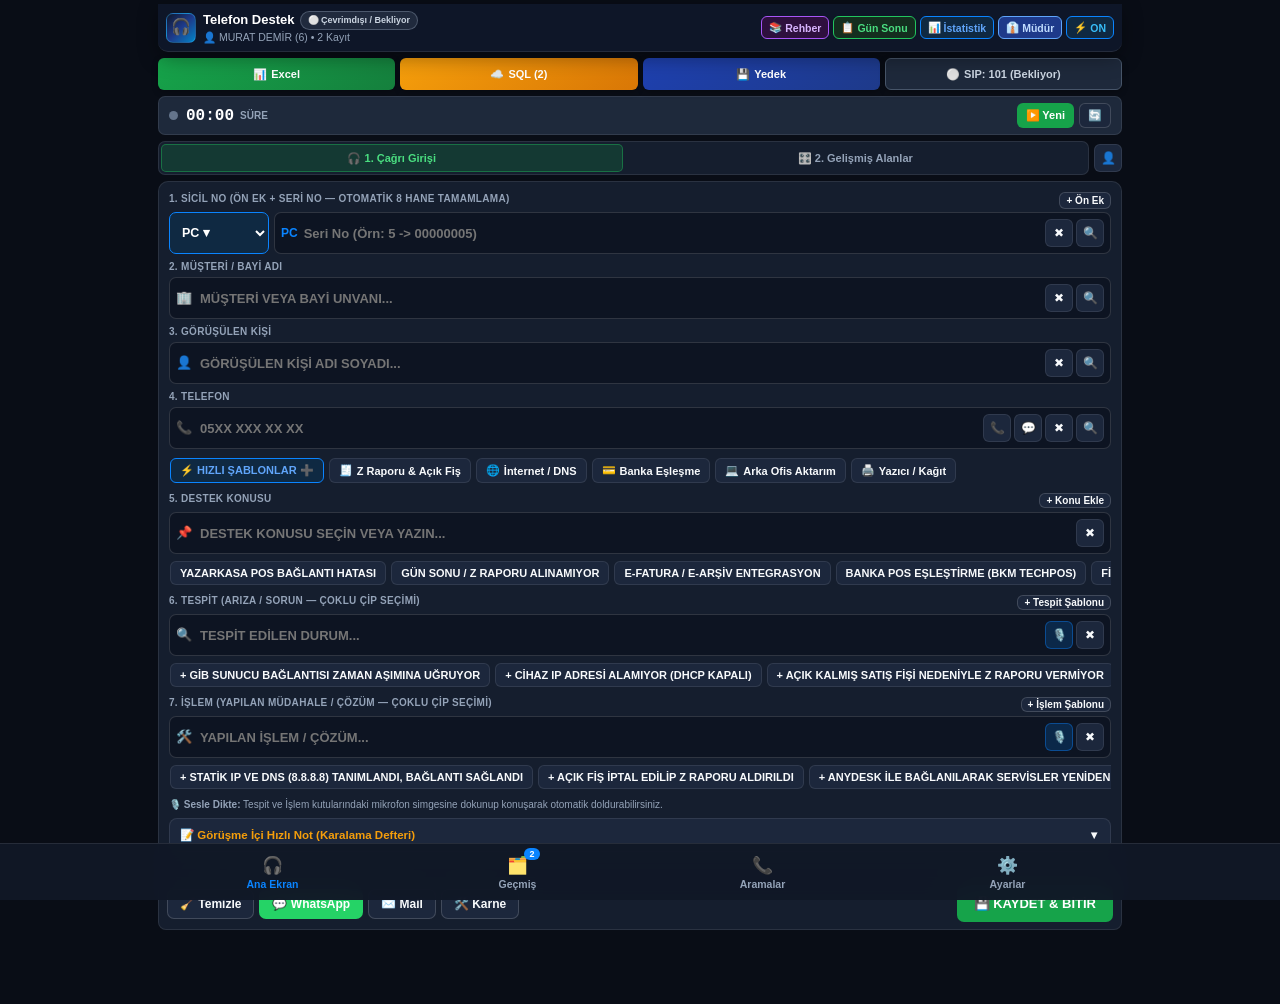
==== commit 4769ae60: "feat: improve connection status tracking and storage - Implement a secure `user-vault` via Cache API" ====
--- a/app/src/main/assets/pwa/index.html
+++ b/app/src/main/assets/pwa/index.html
@@ -28,7 +28,7 @@
             <div class="brand-title">
               <span>Telefon Destek</span>
               <span id="liveCallTopBadge" class="badge badge-green" style="display:none; font-size:9px;">Canlı Çağrı</span>
-              <span id="offlineStatusBadge" class="badge badge-blue" style="font-size:9px;">⚡ Offline-First</span>
+              <span id="offlineStatusBadge" class="badge badge-gray" style="font-size:9px; cursor:pointer;" onclick="openWifiSyncModal()" title="API & SIP Bağlantı Durumu (Test için dokunun)">⚪ Çevrimdışı / Bekliyor</span>
             </div>
             <div class="brand-sub" id="headerRepSubtitle" onclick="openRepSwitchModal()" title="Aktif temsilciyi değiştirmek için dokunun">
               👤 Temsilci Seçiniz • 0 Kayıt
@@ -71,8 +71,8 @@
         <button type="button" class="qt-btn qt-backup" onclick="switchTab(3)">
           <span>💾</span><span>Yedek</span>
         </button>
-        <button type="button" class="qt-btn qt-sip" id="quickSipBtn" onclick="openModal('keypadModal')">
-          <span>📞</span><span id="sipStatusText">SIP: 101</span>
+        <button type="button" class="qt-btn qt-sip-disconnected" id="quickSipBtn" onclick="openModal('keypadModal')" title="SIP / Bağlantı Durumu">
+          <span id="sipStatusDot">⚪</span><span id="sipStatusText">SIP: Bekliyor</span>
         </button>
       </div>
 
@@ -659,10 +659,13 @@
           <div class="section-title">
             <span>📡 1. Ofis İçi Wi-Fi Sync & SQL Sunucu (`172.16.160.21:8080`)</span>
           </div>
-          <span class="badge badge-orange" id="settingsUnsyncedBadge">0 Bekleyen Kayıt</span>
+          <div style="display:flex; gap:5px; align-items:center; flex-wrap:wrap;">
+            <span class="badge badge-gray" id="sqlConnectionStateBadge">⚪ Çevrimdışı / Bekliyor</span>
+            <span class="badge badge-orange" id="settingsUnsyncedBadge">0 Bekleyen Kayıt</span>
+          </div>
         </div>
         <p style="font-size:11.5px; color:var(--text-secondary); margin-bottom:10px;">
-          Şirket dışında tamamen <b>Offline (İnternetsiz)</b> çalışırken kaydettiğiniz tüm çağrılar yerel hafızada (IndexedDB + localStorage) saklanır. Ofise gelip yerel Wi-Fi ağına bağlandığınızda tek tuşla <b>/api/sync-calls</b> adresine toplu aktarabilirsiniz.
+          Şirket dışında tamamen <b>Offline (İnternetsiz)</b> çalışırken kaydettiğiniz tüm çağrılar yerel hafızada (IndexedDB + localStorage) saklanır. Ofise gelip yerel Wi-Fi ağına bağlandığınızda <b>/api/test-db-connection</b> ile bağlantıyı doğrulayabilir ve <b>/api/sync-calls</b> adresine toplu aktarabilirsiniz.
         </p>
         <div class="form-grid">
           <div class="form-group">
@@ -670,7 +673,7 @@
             <input type="text" id="setSqlHost" class="form-input tabular-nums" placeholder="172.16.160.21" value="172.16.160.21" />
           </div>
           <div class="form-group">
-            <label class="field-label">API PORT</label>
+            <label class="field-label">API / SQL PORT</label>
             <input type="text" id="setSqlPort" class="form-input tabular-nums" placeholder="8080" value="8080" />
           </div>
           <div class="form-group">
@@ -685,7 +688,19 @@
             <label class="field-label">VERİTABANI ADI</label>
             <input type="text" id="setSqlDb" class="form-input" placeholder="destek_db" />
           </div>
-        </div>
+          <div class="form-group">
+            <label class="field-label">SQL KULLANICI ADI</label>
+            <input type="text" id="setSqlUser" class="form-input" placeholder="Örn: sa / root / postgres" autocomplete="off" />
+          </div>
+          <div class="form-group">
+            <label class="field-label">SQL ŞİFRESİ</label>
+            <div style="display:flex; gap:5px; align-items:center;">
+              <input type="password" id="setSqlPass" class="form-input" placeholder="••••••••" autocomplete="new-password" style="flex:1;" />
+              <button type="button" class="btn btn-sm btn-outline" onclick="togglePasswordVisibility('setSqlPass', this)" title="Şifreyi Göster/Gizle">👁️</button>
+            </div>
+          </div>
+        </div>
+        <div id="sqlConnectionResultBox" style="display:none; margin-top:8px; padding:7px 10px; border-radius:7px; font-size:11.5px; font-weight:700;"></div>
         <div style="margin-top:10px; display:flex; gap:6px; flex-wrap:wrap;">
           <button type="button" class="btn btn-orange" onclick="syncOfflineRecordsToOfficeApi()">
             🚀 Bekleyen Kayıtları Şimdi Gönder (/api/sync-calls)
@@ -693,11 +708,11 @@
           <button type="button" class="btn btn-navy" onclick="openWifiSyncModal()">
             📥 SQL'den Veri Çek / Sync Merkezi
           </button>
-          <button type="button" class="btn btn-outline" onclick="testSqlConnection()">
-            🔍 Bağlantıyı Test Et
+          <button type="button" class="btn btn-outline" id="btnTestSqlConnSettings" onclick="testSqlConnection()">
+            🔍 Bağlantıyı Test Et (/api/test-db-connection)
           </button>
           <button type="button" class="btn btn-blue" onclick="saveSqlSettings()">
-            💾 Sunucu Ayarlarını Kaydet
+            💾 Sunucu & SQL Ayarlarını Kaydet
           </button>
         </div>
       </section>
@@ -739,6 +754,7 @@
       <section class="section-card">
         <div class="section-header">
           <div class="section-title">📞 3. Verimor Bulut Santral (SIP) Ayarları</div>
+          <span class="badge badge-gray" id="sipConnectionStateBadge">⚪ Çevrimdışı / Bekliyor</span>
         </div>
         <div class="form-grid">
           <div class="form-group">
@@ -751,7 +767,10 @@
           </div>
           <div class="form-group">
             <label class="field-label">SIP ŞİFRE</label>
-            <input type="password" id="setSipPass" class="form-input" placeholder="••••••••" />
+            <div style="display:flex; gap:5px; align-items:center;">
+              <input type="password" id="setSipPass" class="form-input" placeholder="••••••••" style="flex:1;" />
+              <button type="button" class="btn btn-sm btn-outline" onclick="togglePasswordVisibility('setSipPass', this)" title="Şifreyi Göster/Gizle">👁️</button>
+            </div>
           </div>
           <div class="form-group">
             <label class="field-label">PORT</label>
@@ -768,7 +787,8 @@
         </div>
         <div style="margin-top:10px; display:flex; justify-content:flex-end; gap:6px; flex-wrap:wrap;">
           <button type="button" class="btn btn-orange" onclick="simulateIncomingSipCall()">🔔 Gelen Çağrı Test Et</button>
-          <button type="button" class="btn btn-green" onclick="saveSipSettings()">🔌 SIP Ayarlarını Kaydet & Bağlan</button>
+          <button type="button" class="btn btn-outline" onclick="disconnectSipAndApiStatus()">📴 Bağlantıyı Kes</button>
+          <button type="button" class="btn btn-blue" onclick="saveSipSettings()">🔌 SIP Ayarlarını Kaydet & Bağlantıyı Test Et</button>
         </div>
       </section>
 
@@ -854,9 +874,12 @@
   <!-- MODAL 0: OFİS İÇİ Wİ-Fİ SYNC (172.16.160.21:8080/api/sync-calls) MERKEZİ -->
   <!-- ======================================================================== -->
   <div class="modal-backdrop" id="wifiSyncModal">
-    <div class="modal-dialog" style="max-width:640px;">
+    <div class="modal-dialog" style="max-width:660px;">
       <div class="modal-header">
-        <div class="modal-title">📡 Ofis İçi Wi-Fi Sync & SQL Veri Merkezi</div>
+        <div class="modal-title" style="display:flex; align-items:center; gap:6px; flex-wrap:wrap;">
+          <span>📡 Ofis İçi Wi-Fi Sync & SQL Veri Merkezi</span>
+          <span class="badge badge-gray" id="modalSqlConnectionBadge">⚪ Çevrimdışı / Bekliyor</span>
+        </div>
         <button type="button" class="btn btn-sm btn-outline" onclick="closeModal('wifiSyncModal')">✖ Kapat</button>
       </div>
       <div class="modal-body">
@@ -933,21 +956,50 @@
           </button>
         </div>
 
-        <!-- 3. HIZLI IP / PORT DEĞİŞTİRME -->
+        <!-- 3. API SUNUCU & SQL KULLANICI / ŞİFRE BAĞLANTI YAPILANDIRMASI -->
         <div class="section-card" style="margin-bottom:0;">
-          <div class="section-title" style="margin-bottom:6px;">⚙️ Hızlı API Sunucu Adresi Yapılandırması</div>
+          <div class="section-title" style="margin-bottom:6px;">⚙️ 3. API Sunucu & SQL Veritabanı Bağlantı Ayarları</div>
           <div class="form-grid">
             <div class="form-group">
               <label class="field-label">SUNUCU IP / HOST</label>
               <input type="text" id="modalSqlHost" class="form-input tabular-nums" placeholder="172.16.160.21" />
             </div>
             <div class="form-group">
-              <label class="field-label">PORT</label>
+              <label class="field-label">API / SQL PORT</label>
               <input type="text" id="modalSqlPort" class="form-input tabular-nums" placeholder="8080" />
             </div>
-          </div>
-          <div style="margin-top:8px; display:flex; gap:6px; justify-content:flex-end;">
-            <button type="button" class="btn btn-sm btn-outline" onclick="saveModalSqlHostPort()">💾 IP & Port Güncelle</button>
+            <div class="form-group">
+              <label class="field-label">VERİTABANI TÜRÜ</label>
+              <select id="modalSqlType" class="form-select">
+                <option value="MSSQL">MS SQL Server</option>
+                <option value="MySQL">MySQL / MariaDB</option>
+                <option value="PostgreSQL">PostgreSQL</option>
+              </select>
+            </div>
+            <div class="form-group">
+              <label class="field-label">VERİTABANI ADI</label>
+              <input type="text" id="modalSqlDb" class="form-input" placeholder="destek_db" />
+            </div>
+            <div class="form-group">
+              <label class="field-label">SQL KULLANICI ADI</label>
+              <input type="text" id="modalSqlUser" class="form-input" placeholder="Örn: sa / root / postgres" autocomplete="off" />
+            </div>
+            <div class="form-group">
+              <label class="field-label">SQL ŞİFRESİ</label>
+              <div style="display:flex; gap:5px; align-items:center;">
+                <input type="password" id="modalSqlPass" class="form-input" placeholder="••••••••" autocomplete="new-password" style="flex:1;" />
+                <button type="button" class="btn btn-sm btn-outline" onclick="togglePasswordVisibility('modalSqlPass', this)" title="Şifreyi Göster/Gizle">👁️</button>
+              </div>
+            </div>
+          </div>
+          <div id="modalSqlConnResultBox" style="display:none; margin-top:8px; padding:7px 10px; border-radius:7px; font-size:11.5px; font-weight:700;"></div>
+          <div style="margin-top:10px; display:flex; gap:6px; justify-content:flex-end; flex-wrap:wrap;">
+            <button type="button" class="btn btn-sm btn-outline" id="btnTestSqlConnModal" onclick="saveModalSqlHostPort(false); testSqlConnection();">
+              🔍 Bağlantıyı Test Et (/api/test-db-connection)
+            </button>
+            <button type="button" class="btn btn-sm btn-blue" onclick="saveModalSqlHostPort(true)">
+              💾 Sunucu & SQL Ayarlarını Kaydet
+            </button>
           </div>
         </div>
       </div>
--- a/app/src/main/assets/pwa/styles.css
+++ b/app/src/main/assets/pwa/styles.css
@@ -237,7 +237,26 @@
   background: linear-gradient(135deg, #1E40AF, #1E3A8A);
 }
 
-.qt-sip {
+.qt-sip,
+.qt-sip-disconnected {
+  background: #1E293B;
+  border: 1px solid #475569;
+  color: #CBD5E1;
+}
+
+.qt-sip-error {
+  background: #2C1418;
+  border: 1px solid #EF4444;
+  color: #F87171;
+}
+
+.qt-sip-testing {
+  background: #2E210F;
+  border: 1px solid #F59E0B;
+  color: #FBBF24;
+}
+
+.qt-sip-connected {
   background: #142E1F;
   border: 1px solid #22C55E;
   color: #4ADE80;
@@ -697,6 +716,7 @@
 .badge-orange { background: rgba(245, 158, 11, 0.18); color: #FBBF24; border: 1px solid rgba(245, 158, 11, 0.35); }
 .badge-red { background: rgba(239, 68, 68, 0.18); color: #F87171; border: 1px solid rgba(239, 68, 68, 0.35); }
 .badge-purple { background: rgba(168, 85, 247, 0.18); color: #C084FC; border: 1px solid rgba(168, 85, 247, 0.35); }
+.badge-gray { background: rgba(100, 116, 139, 0.22); color: #CBD5E1; border: 1px solid rgba(148, 163, 184, 0.38); }
 
 /* KPI STRIP */
 .kpi-strip {
